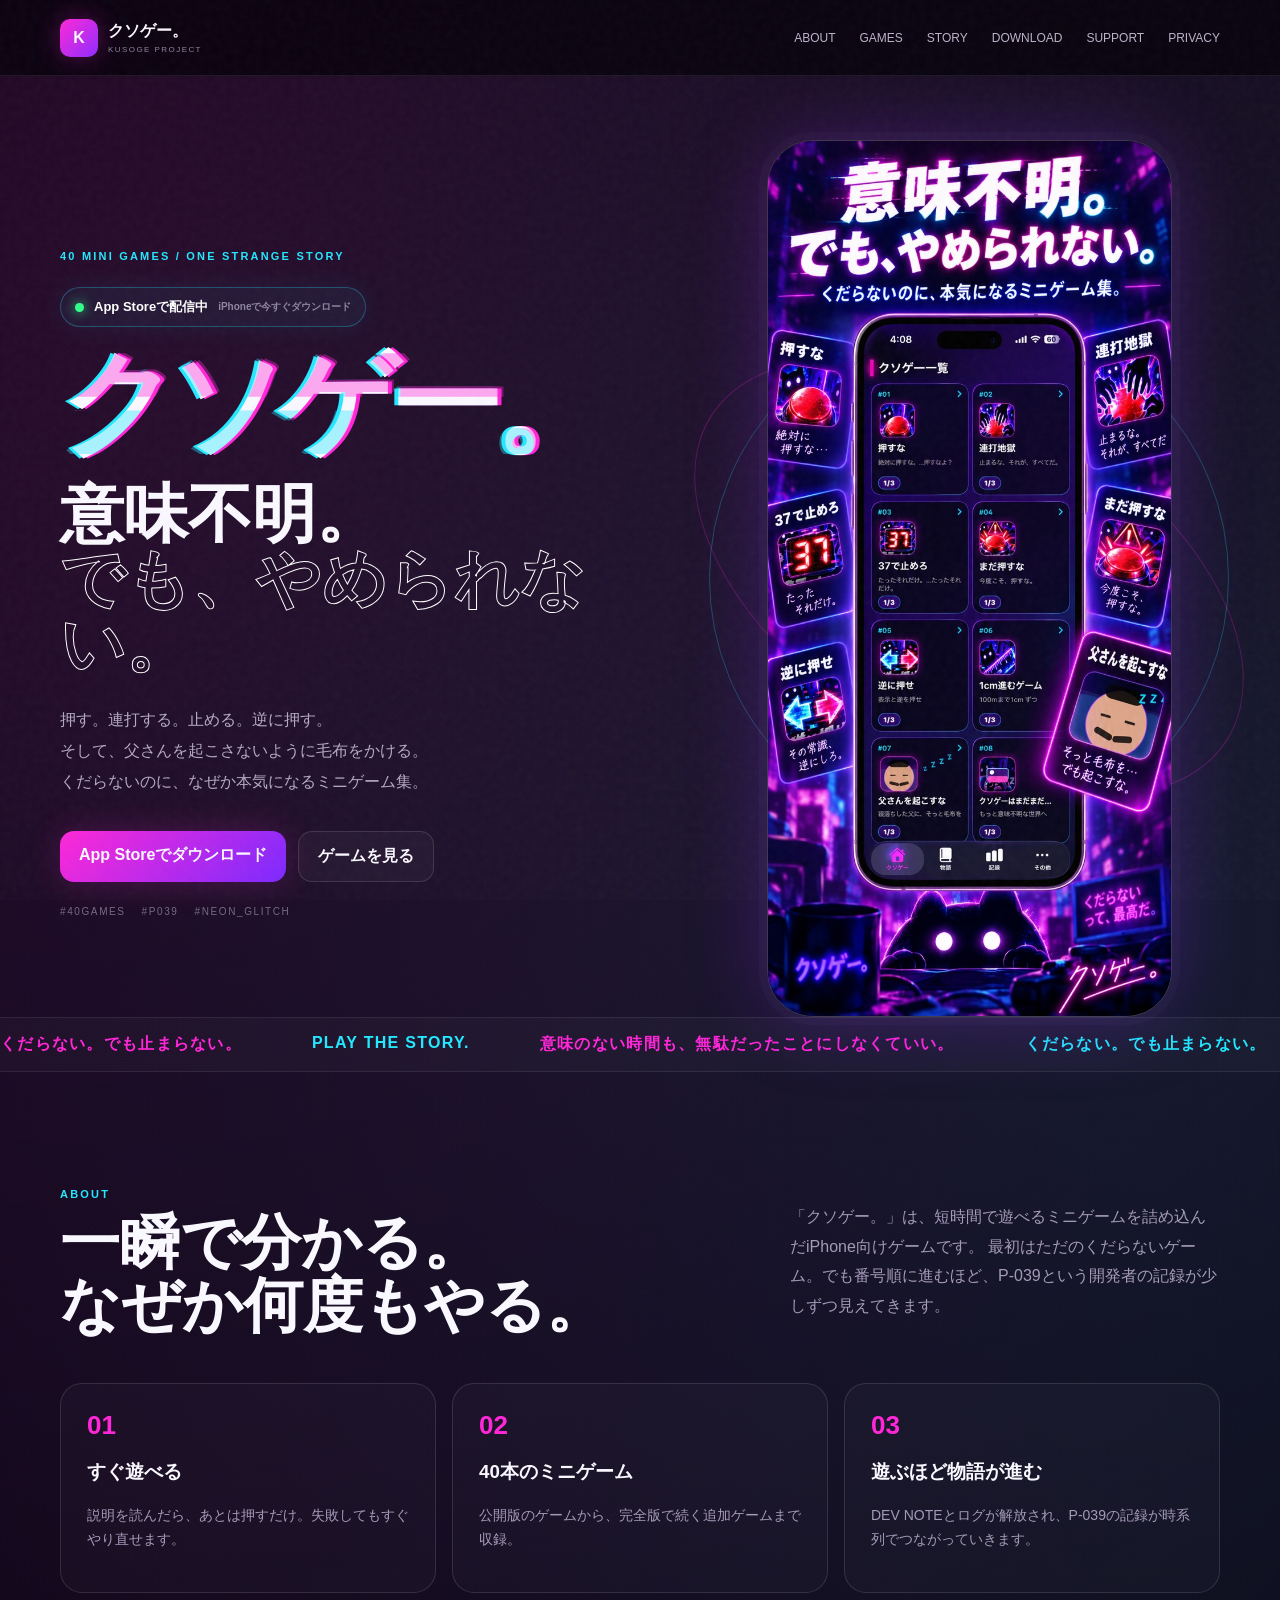
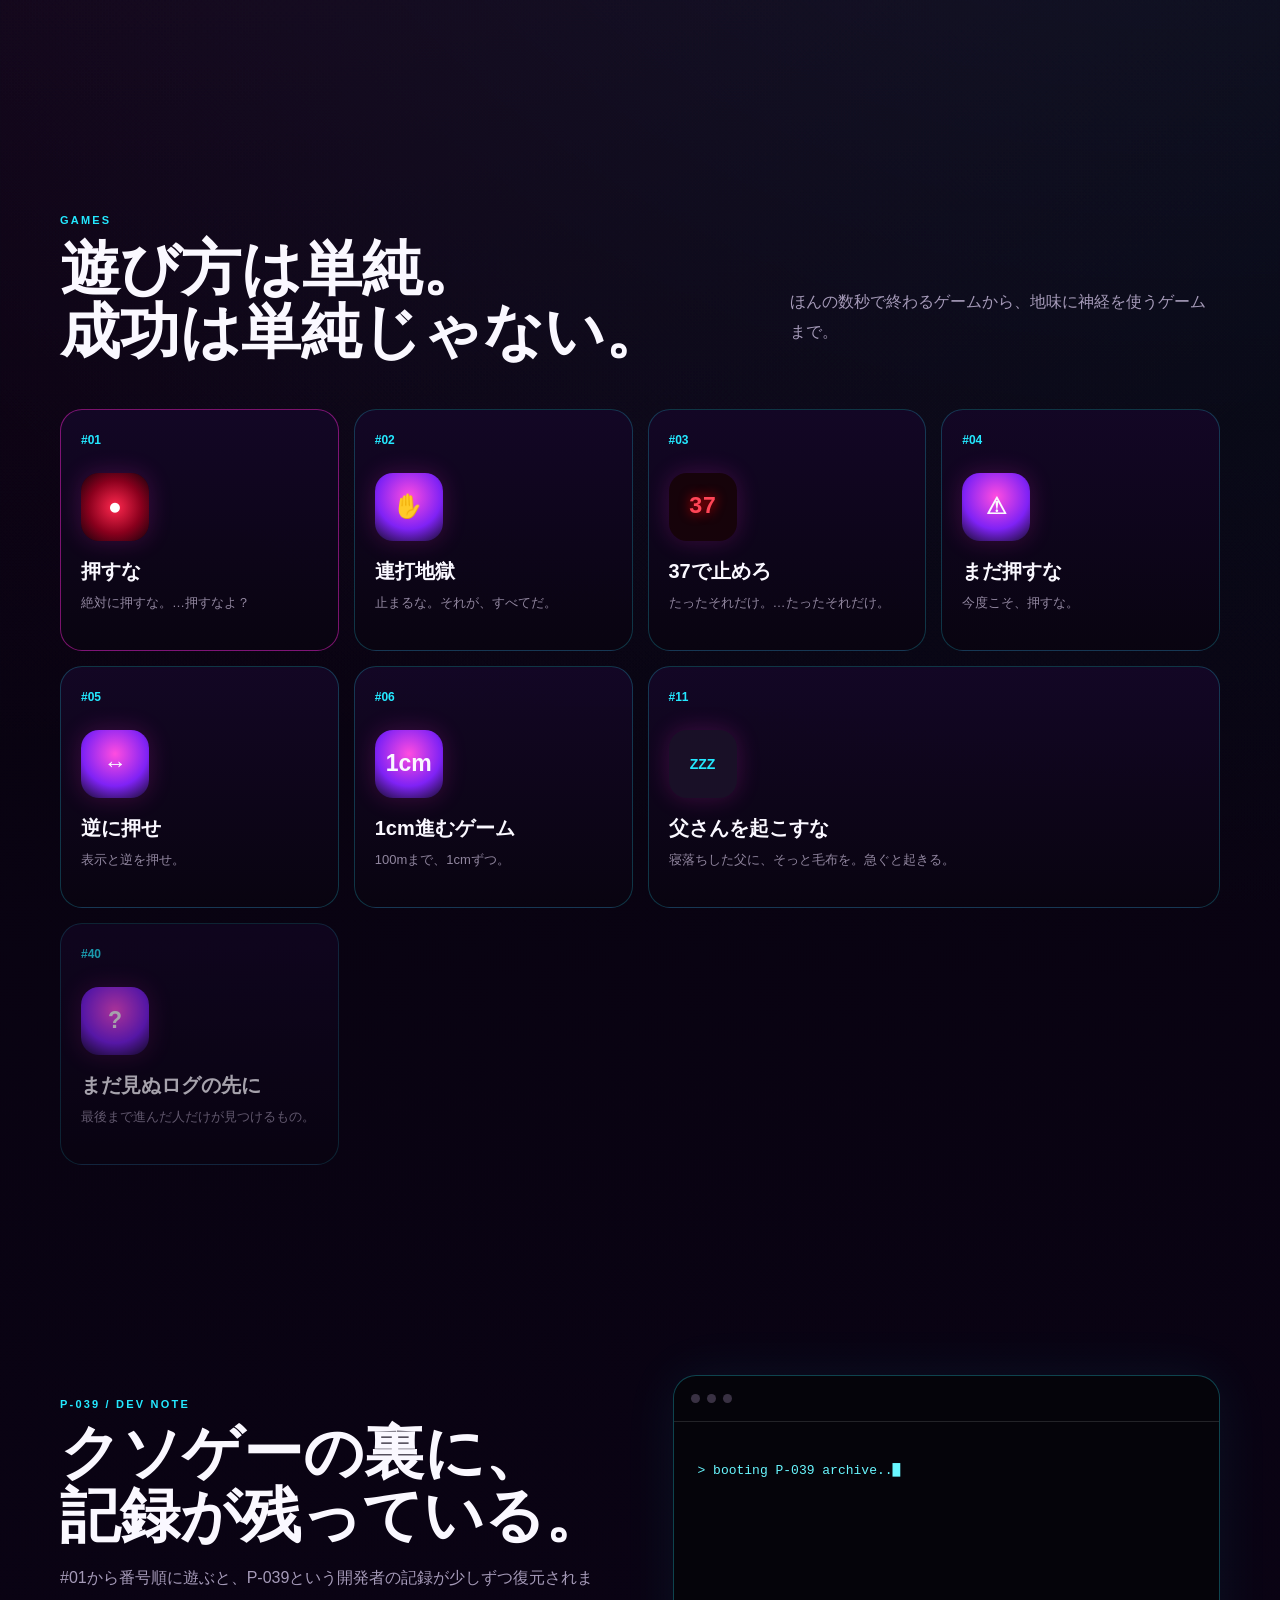
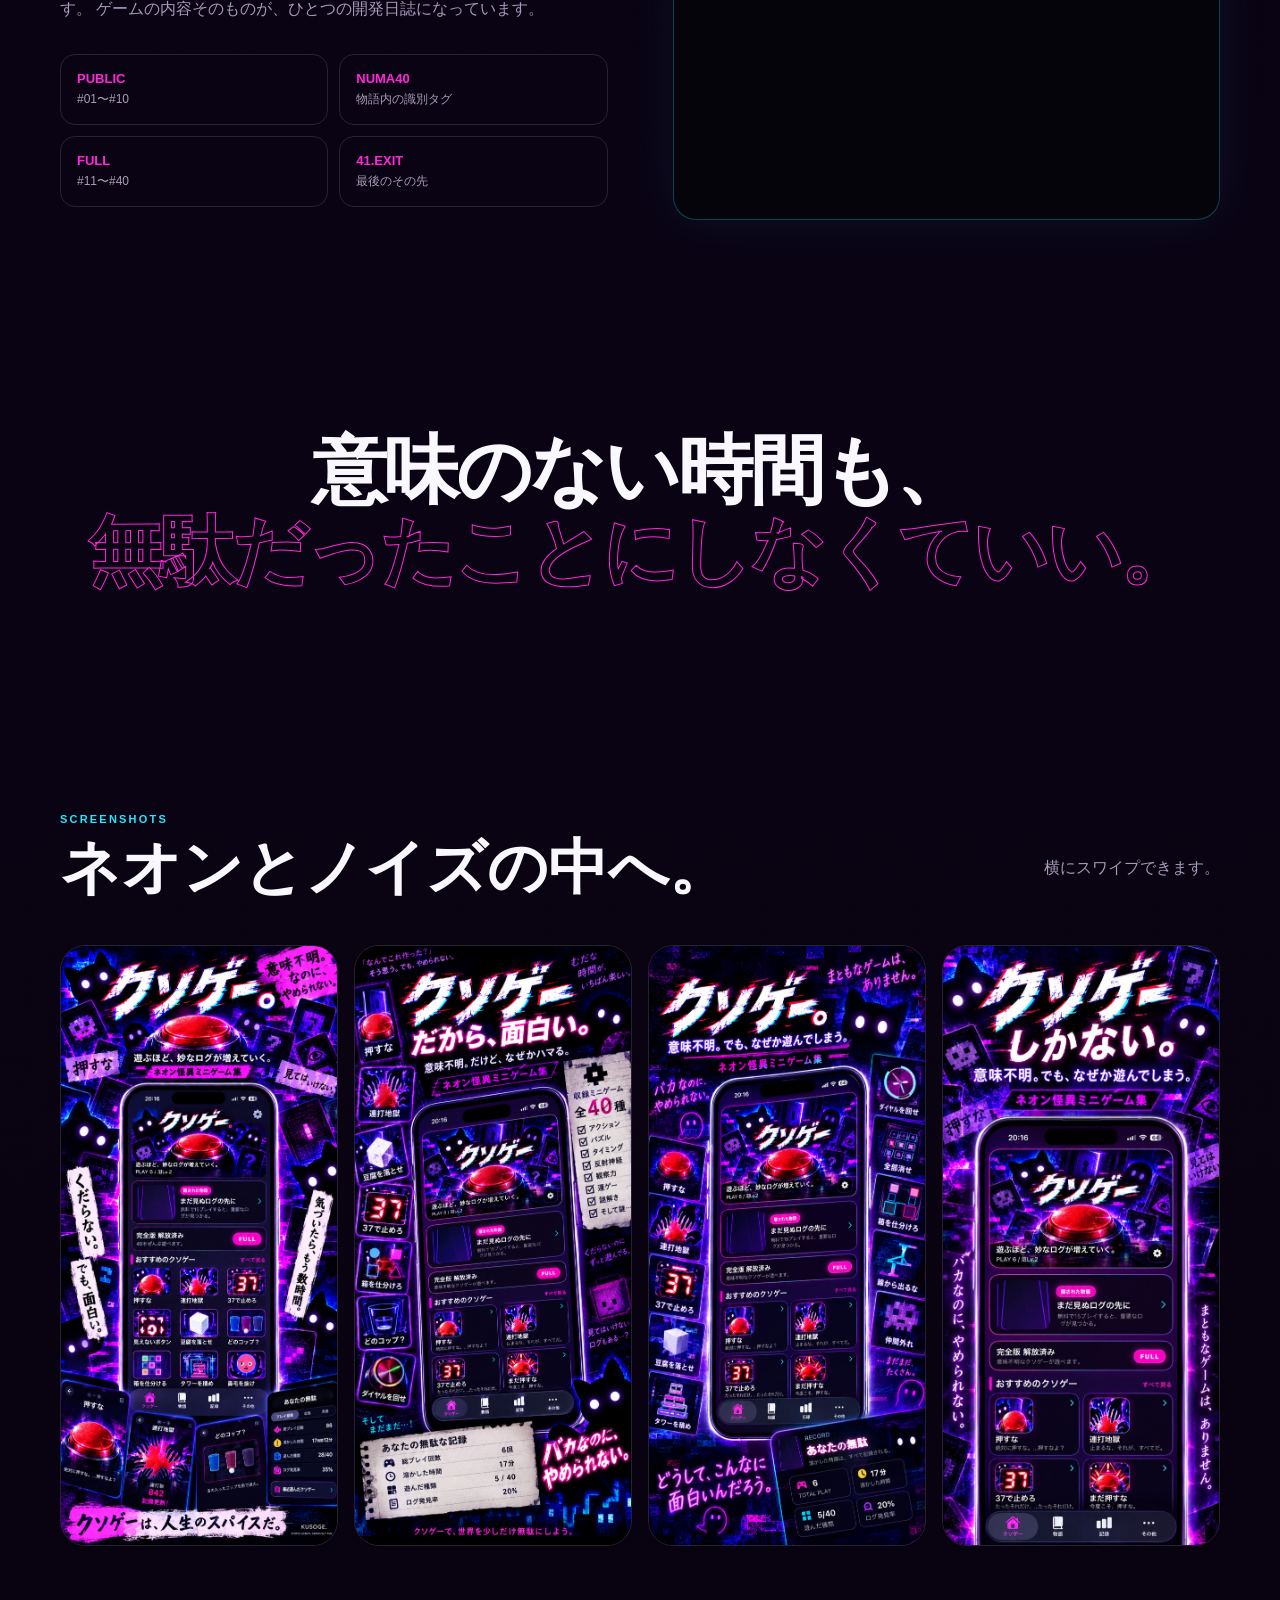
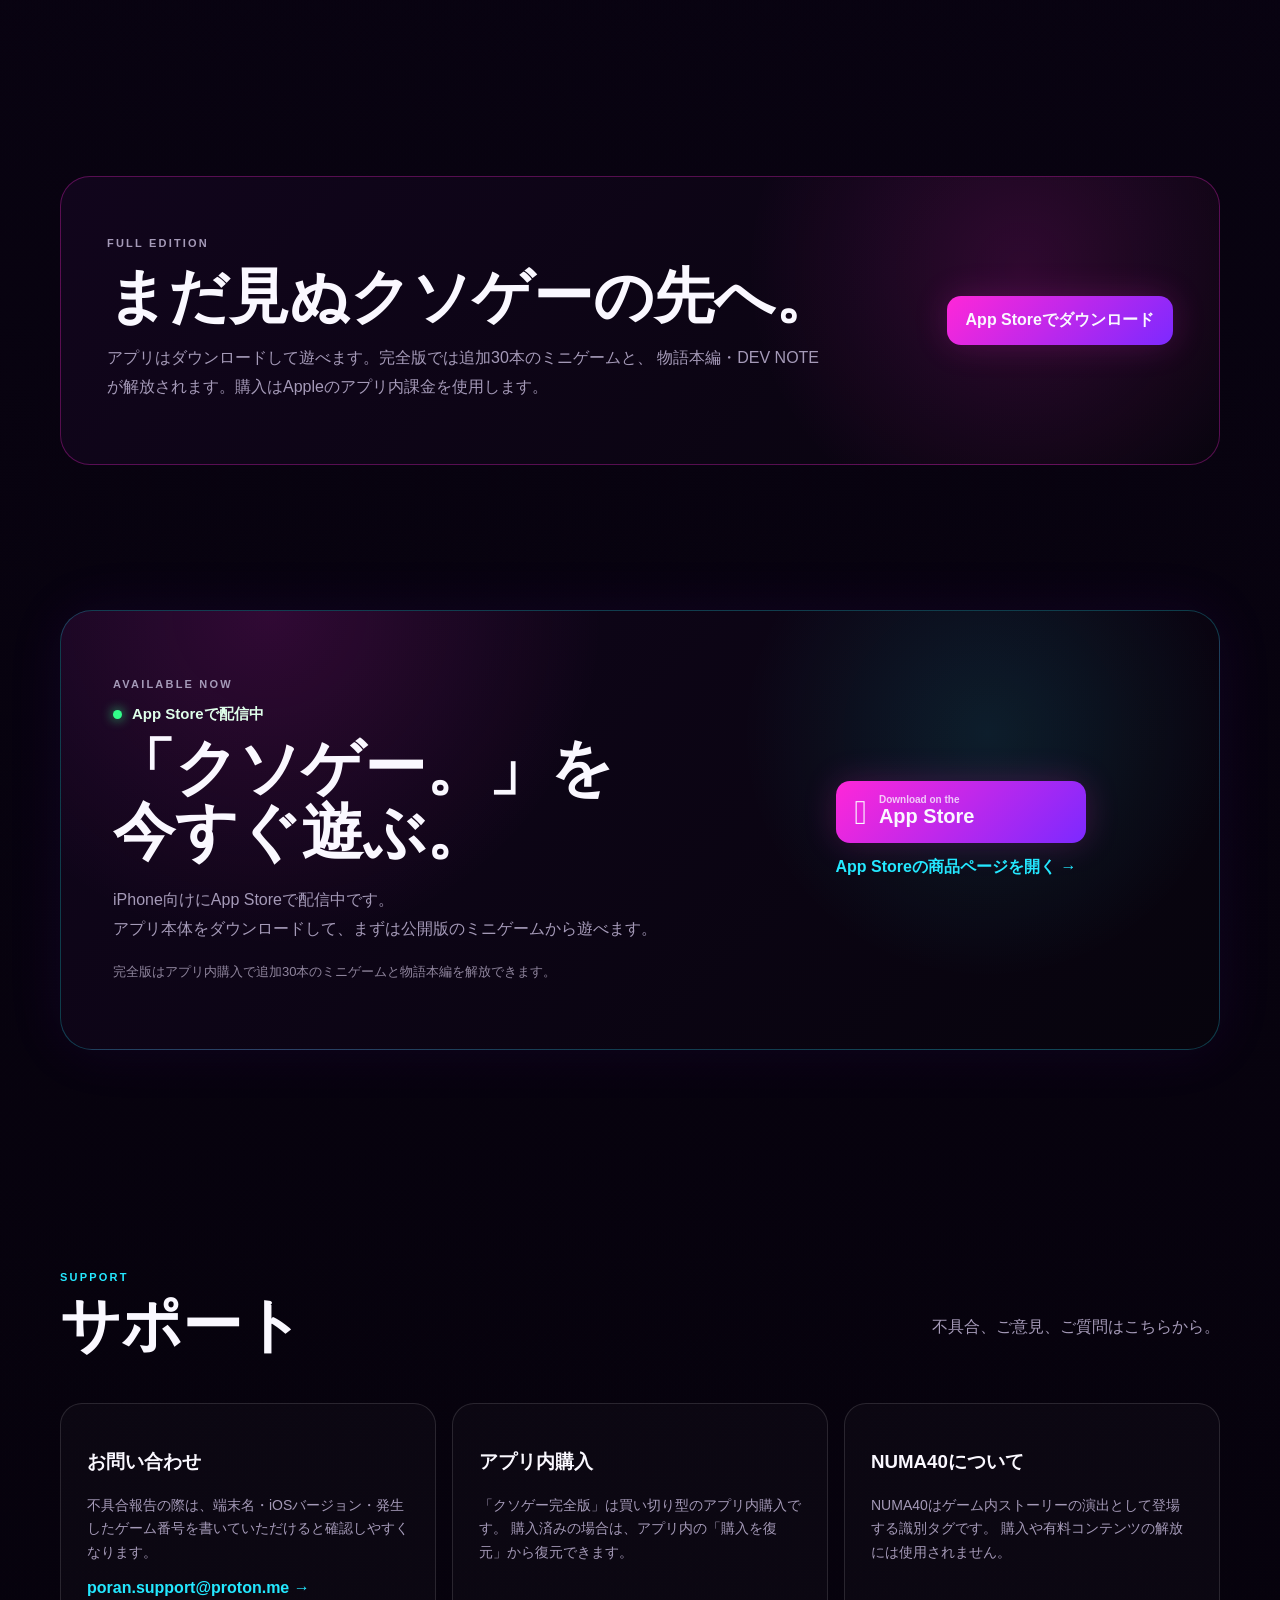
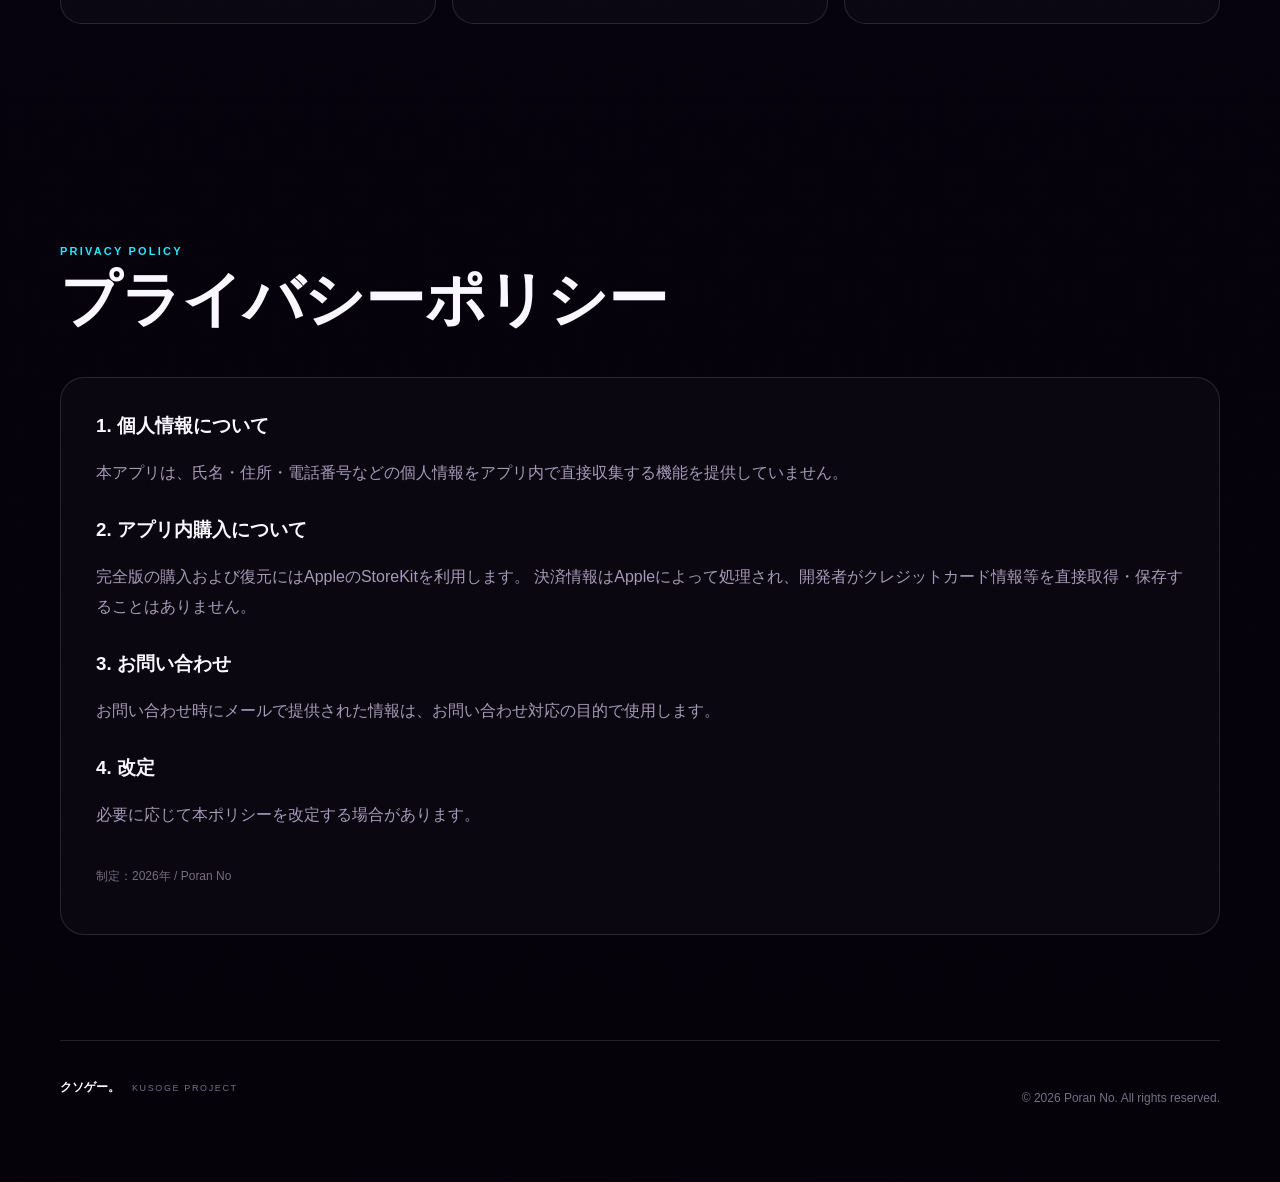
==== index.html @ 3fe885bb "Add files via upload" ====
<!doctype html>
<html lang="ja">
<head>
  <meta charset="utf-8">
  <meta name="viewport" content="width=device-width, initial-scale=1">
  <meta name="theme-color" content="#08020f">
  <meta name="description" content="クソゲー。公式サイト。意味不明。なのに、やめられない。40本のミニゲームとP-039の物語。">
  <meta property="og:title" content="クソゲー。">
  <meta property="og:description" content="くだらないのに、本気になる。40本のクソゲーと謎の物語。">
  <meta property="og:type" content="website">
  <meta property="og:image" content="hero.jpg">
  <title>クソゲー。 | KUSOGE PROJECT</title>
  <link rel="stylesheet" href="style.css">
</head>
<body>
  <div class="noise" aria-hidden="true"></div>
  <div class="scanlines" aria-hidden="true"></div>

  <header class="header">
    <a href="#top" class="brand">
      <span class="brand-icon">K</span>
      <span>
        <strong>クソゲー。</strong>
        <small>KUSOGE PROJECT</small>
      </span>
    </a>

    <button class="menu" aria-label="メニュー" aria-expanded="false">
      <span></span><span></span><span></span>
    </button>

    <nav>
      <a href="#about">ABOUT</a>
      <a href="#games">GAMES</a>
      <a href="#story">STORY</a>
      <a href="#download">DOWNLOAD</a>
      <a href="#support">SUPPORT</a>
      <a href="#privacy">PRIVACY</a>
    </nav>
  </header>

  <main id="top">
    <section class="hero wrap">
      <div class="hero-copy">
        <p class="eyebrow">40 MINI GAMES / ONE STRANGE STORY</p>
        <a class="live-badge" href="https://apps.apple.com/jp/app/%E3%82%AF%E3%82%BD%E3%82%B2%E3%83%BC/id6809368765" target="_blank" rel="noreferrer" aria-label="App Storeで配信中">
          <span class="live-dot"></span>
          <span>App Storeで配信中</span>
          <small>iPhoneで今すぐダウンロード</small>
        </a>
        <h1 class="glitch" data-text="クソゲー。">クソゲー。</h1>
        <h2>意味不明。<br><em>でも、やめられない。</em></h2>
        <p class="lead">
          押す。連打する。止める。逆に押す。<br>
          そして、父さんを起こさないように毛布をかける。<br>
          くだらないのに、なぜか本気になるミニゲーム集。
        </p>

        <div class="actions">
          <a class="button primary" href="https://apps.apple.com/jp/app/%E3%82%AF%E3%82%BD%E3%82%B2%E3%83%BC/id6809368765" target="_blank" rel="noreferrer">App Storeでダウンロード</a>
          <a class="button secondary" href="#games">ゲームを見る</a>
        </div>

        <div class="chips">
          <span>#40GAMES</span>
          <span>#P039</span>
          <span>#NEON_GLITCH</span>
        </div>
      </div>

      <div class="hero-art">
        <div class="halo halo1"></div>
        <div class="halo halo2"></div>
        <div class="phone">
          <img src="hero.jpg" alt="クソゲー。のゲーム画面">
        </div>
      </div>
    </section>

    <section class="marquee">
      <div>
        <span>くだらない。でも止まらない。</span>
        <span>PLAY THE STORY.</span>
        <span>意味のない時間も、無駄だったことにしなくていい。</span>
        <span>くだらない。でも止まらない。</span>
      </div>
    </section>

    <section id="about" class="wrap section">
      <div class="section-title">
        <div>
          <p class="eyebrow">ABOUT</p>
          <h2>一瞬で分かる。<br>なぜか何度もやる。</h2>
        </div>
        <p>
          「クソゲー。」は、短時間で遊べるミニゲームを詰め込んだiPhone向けゲームです。
          最初はただのくだらないゲーム。でも番号順に進むほど、P-039という開発者の記録が少しずつ見えてきます。
        </p>
      </div>

      <div class="feature-grid">
        <article>
          <b>01</b>
          <h3>すぐ遊べる</h3>
          <p>説明を読んだら、あとは押すだけ。失敗してもすぐやり直せます。</p>
        </article>
        <article>
          <b>02</b>
          <h3>40本のミニゲーム</h3>
          <p>公開版のゲームから、完全版で続く追加ゲームまで収録。</p>
        </article>
        <article>
          <b>03</b>
          <h3>遊ぶほど物語が進む</h3>
          <p>DEV NOTEとログが解放され、P-039の記録が時系列でつながっていきます。</p>
        </article>
      </div>
    </section>

    <section id="games" class="wrap section">
      <div class="section-title">
        <div>
          <p class="eyebrow">GAMES</p>
          <h2>遊び方は単純。<br>成功は単純じゃない。</h2>
        </div>
        <p>ほんの数秒で終わるゲームから、地味に神経を使うゲームまで。</p>
      </div>

      <div class="game-grid">
        <article class="game hot">
          <span>#01</span><div class="icon red">●</div><h3>押すな</h3><p>絶対に押すな。…押すなよ？</p>
        </article>
        <article class="game">
          <span>#02</span><div class="icon">✋</div><h3>連打地獄</h3><p>止まるな。それが、すべてだ。</p>
        </article>
        <article class="game">
          <span>#03</span><div class="icon digits">37</div><h3>37で止めろ</h3><p>たったそれだけ。…たったそれだけ。</p>
        </article>
        <article class="game">
          <span>#04</span><div class="icon">⚠</div><h3>まだ押すな</h3><p>今度こそ、押すな。</p>
        </article>
        <article class="game">
          <span>#05</span><div class="icon">↔</div><h3>逆に押せ</h3><p>表示と逆を押せ。</p>
        </article>
        <article class="game">
          <span>#06</span><div class="icon">1cm</div><h3>1cm進むゲーム</h3><p>100mまで、1cmずつ。</p>
        </article>
        <article class="game wide">
          <span>#11</span><div class="icon dad">ZZZ</div><h3>父さんを起こすな</h3><p>寝落ちした父に、そっと毛布を。急ぐと起きる。</p>
        </article>
        <article class="game locked">
          <span>#40</span><div class="icon">?</div><h3>まだ見ぬログの先に</h3><p>最後まで進んだ人だけが見つけるもの。</p>
        </article>
      </div>
    </section>

    <section id="story" class="wrap section story">
      <div>
        <p class="eyebrow">P-039 / DEV NOTE</p>
        <h2>クソゲーの裏に、<br>記録が残っている。</h2>
        <p class="story-text">
          #01から番号順に遊ぶと、P-039という開発者の記録が少しずつ復元されます。
          ゲームの内容そのものが、ひとつの開発日誌になっています。
        </p>

        <div class="steps">
          <div><strong>PUBLIC</strong><span>#01〜#10</span></div>
          <div><strong>NUMA40</strong><span>物語内の識別タグ</span></div>
          <div><strong>FULL</strong><span>#11〜#40</span></div>
          <div><strong>41.EXIT</strong><span>最後のその先</span></div>
        </div>
      </div>

      <div class="terminal">
        <div class="terminal-top"><i></i><i></i><i></i></div>
        <pre id="terminalText"></pre>
      </div>
    </section>

    <section class="quote wrap section">
      <blockquote>
        意味のない時間も、<br>
        <em>無駄だったことにしなくていい。</em>
      </blockquote>
    </section>

    <section class="wrap section">
      <div class="section-title">
        <div>
          <p class="eyebrow">SCREENSHOTS</p>
          <h2>ネオンとノイズの中へ。</h2>
        </div>
        <p>横にスワイプできます。</p>
      </div>

      <div class="shots">
        <img src="shot1.png" alt="クソゲー。スクリーンショット1">
        <img src="shot2.png" alt="クソゲー。スクリーンショット2">
        <img src="shot3.png" alt="クソゲー。スクリーンショット3">
        <img src="shot4.png" alt="クソゲー。スクリーンショット4">
      </div>
    </section>

    <section class="wrap section purchase">
      <div class="purchase-card">
        <div>
          <p class="eyebrow">FULL EDITION</p>
          <h2>まだ見ぬクソゲーの先へ。</h2>
          <p>
            アプリはダウンロードして遊べます。完全版では追加30本のミニゲームと、
            物語本編・DEV NOTEが解放されます。購入はAppleのアプリ内課金を使用します。
          </p>
        </div>
        <a class="button primary" href="https://apps.apple.com/jp/app/%E3%82%AF%E3%82%BD%E3%82%B2%E3%83%BC/id6809368765" target="_blank" rel="noreferrer">App Storeでダウンロード</a>
      </div>
    </section>

    
    <section id="download" class="wrap section download-section">
      <div class="download-card">
        <div class="download-copy">
          <p class="eyebrow">AVAILABLE NOW</p>
          <div class="status-line">
            <span class="live-dot"></span>
            <strong>App Storeで配信中</strong>
          </div>
          <h2>「クソゲー。」を<br>今すぐ遊ぶ。</h2>
          <p>
            iPhone向けにApp Storeで配信中です。<br>
            アプリ本体をダウンロードして、まずは公開版のミニゲームから遊べます。
          </p>
          <p class="download-note">
            完全版はアプリ内購入で追加30本のミニゲームと物語本編を解放できます。
          </p>
        </div>
        <div class="download-actions">
          <a class="button primary store-button" href="https://apps.apple.com/jp/app/%E3%82%AF%E3%82%BD%E3%82%B2%E3%83%BC/id6809368765" target="_blank" rel="noreferrer">
            <span class="apple-mark"></span>
            <span>
              <small>Download on the</small>
              <strong>App Store</strong>
            </span>
          </a>
          <a class="text-link" href="https://apps.apple.com/jp/app/%E3%82%AF%E3%82%BD%E3%82%B2%E3%83%BC/id6809368765" target="_blank" rel="noreferrer">
            App Storeの商品ページを開く →
          </a>
        </div>
      </div>
    </section>

<section id="support" class="wrap section">
      <div class="section-title">
        <div>
          <p class="eyebrow">SUPPORT</p>
          <h2>サポート</h2>
        </div>
        <p>不具合、ご意見、ご質問はこちらから。</p>
      </div>

      <div class="support-grid">
        <article>
          <h3>お問い合わせ</h3>
          <p>
            不具合報告の際は、端末名・iOSバージョン・発生したゲーム番号を書いていただけると確認しやすくなります。
          </p>
          <a class="text-link" href="mailto:poran.support@proton.me">poran.support@proton.me →</a>
        </article>

        <article>
          <h3>アプリ内購入</h3>
          <p>
            「クソゲー完全版」は買い切り型のアプリ内購入です。
            購入済みの場合は、アプリ内の「購入を復元」から復元できます。
          </p>
        </article>

        <article>
          <h3>NUMA40について</h3>
          <p>
            NUMA40はゲーム内ストーリーの演出として登場する識別タグです。
            購入や有料コンテンツの解放には使用されません。
          </p>
        </article>
      </div>
    </section>

    <section id="privacy" class="wrap section privacy">
      <div class="section-title">
        <div>
          <p class="eyebrow">PRIVACY POLICY</p>
          <h2>プライバシーポリシー</h2>
        </div>
      </div>

      <div class="privacy-card">
        <h3>1. 個人情報について</h3>
        <p>本アプリは、氏名・住所・電話番号などの個人情報をアプリ内で直接収集する機能を提供していません。</p>

        <h3>2. アプリ内購入について</h3>
        <p>
          完全版の購入および復元にはAppleのStoreKitを利用します。
          決済情報はAppleによって処理され、開発者がクレジットカード情報等を直接取得・保存することはありません。
        </p>

        <h3>3. お問い合わせ</h3>
        <p>
          お問い合わせ時にメールで提供された情報は、お問い合わせ対応の目的で使用します。
        </p>

        <h3>4. 改定</h3>
        <p>必要に応じて本ポリシーを改定する場合があります。</p>

        <p class="policy-date">制定：2026年 / Poran No</p>
      </div>
    </section>
  </main>

  <footer class="wrap">
    <div><strong>クソゲー。</strong><span>KUSOGE PROJECT</span></div>
    <p>© 2026 Poran No. All rights reserved.</p>
  </footer>

  <script src="script.js"></script>
</body>
</html>
---- style.css ----
:root{
  --bg:#07020e;--panel:#0d0718;--panel2:#130620;--white:#faf8ff;
  --muted:#a59ab8;--pink:#ff27d8;--purple:#8f2cff;--cyan:#24e8ff;--line:rgba(255,255,255,.12);
  --max:1160px;
}
*{box-sizing:border-box}
html{scroll-behavior:smooth}
body{margin:0;color:var(--white);font-family:-apple-system,BlinkMacSystemFont,"Segoe UI","Hiragino Sans","Yu Gothic",sans-serif;background:
radial-gradient(circle at 10% 4%,rgba(255,39,216,.13),transparent 28%),
radial-gradient(circle at 91% 12%,rgba(36,232,255,.1),transparent 24%),
linear-gradient(#06020b,#0a0314 45%,#05020a);overflow-x:hidden}
a{color:inherit;text-decoration:none} img{display:block;max-width:100%}
.wrap{width:min(var(--max),calc(100% - 38px));margin:auto}
.section{padding:105px 0}.eyebrow{color:var(--cyan);font-size:11px;font-weight:900;letter-spacing:.2em}
.noise{position:fixed;inset:0;z-index:999;pointer-events:none;opacity:.035;background-image:url("data:image/svg+xml,%3Csvg xmlns='http://www.w3.org/2000/svg' viewBox='0 0 140 140'%3E%3Cfilter id='n'%3E%3CfeTurbulence type='fractalNoise' baseFrequency='.9' numOctaves='3' stitchTiles='stitch'/%3E%3C/filter%3E%3Crect width='100%25' height='100%25' filter='url(%23n)'/%3E%3C/svg%3E")}
.scanlines{position:fixed;inset:0;z-index:998;pointer-events:none;opacity:.07;background:repeating-linear-gradient(to bottom,transparent 0 3px,rgba(255,255,255,.08) 4px)}
.header{position:fixed;top:0;left:0;right:0;z-index:100;height:76px;padding:0 max(20px,calc((100vw - var(--max))/2));display:flex;align-items:center;justify-content:space-between;background:rgba(6,2,11,.75);border-bottom:1px solid rgba(255,255,255,.08);backdrop-filter:blur(18px)}
.brand{display:flex;gap:10px;align-items:center}.brand-icon{width:38px;height:38px;border-radius:10px;display:grid;place-items:center;font-weight:900;background:linear-gradient(135deg,var(--pink),var(--purple));box-shadow:0 0 25px rgba(255,39,216,.3)}
.brand strong{display:block}.brand small{display:block;font-size:8px;letter-spacing:.18em;color:#8f849d;margin-top:3px}
nav{display:flex;gap:24px;align-items:center}nav a{font-size:12px;color:#bdb3ca}nav a:hover{color:white}
.menu{display:none;background:none;border:0;width:42px}.menu span{display:block;height:2px;background:white;margin:6px}
.hero{min-height:100vh;padding-top:140px;display:grid;grid-template-columns:1.08fr .92fr;align-items:center;gap:70px}
.hero h1{font-size:clamp(70px,9vw,132px);line-height:.84;letter-spacing:-.075em;margin:18px 0 30px}
.glitch{position:relative;text-shadow:4px 0 var(--pink),-4px 0 var(--cyan)}.glitch:before,.glitch:after{content:attr(data-text);position:absolute;left:0;top:0;opacity:.38}.glitch:before{transform:translate(2px,-2px);color:var(--pink);clip-path:inset(0 0 55% 0)}.glitch:after{transform:translate(-2px,2px);color:var(--cyan);clip-path:inset(55% 0 0 0)}
.hero h2{font-size:clamp(34px,5vw,68px);line-height:1.02;margin:0 0 26px}.hero h2 em{font-style:normal;color:transparent;-webkit-text-stroke:1px white}
.lead{color:#b4a9c5;line-height:1.95}.actions{display:flex;gap:12px;flex-wrap:wrap;margin:34px 0 24px}.button{padding:14px 19px;border-radius:14px;font-weight:800;display:inline-flex;justify-content:center}.primary{background:linear-gradient(135deg,var(--pink),#7c29ff);box-shadow:0 0 34px rgba(255,39,216,.2)}.secondary{border:1px solid var(--line);background:rgba(255,255,255,.035)}
.chips{display:flex;gap:16px;flex-wrap:wrap;font-size:10px;letter-spacing:.16em;color:#756b83}
.hero-art{position:relative;display:grid;place-items:center}.phone{width:min(405px,82vw);aspect-ratio:1242/2688;border-radius:46px;overflow:hidden;position:relative;z-index:2;border:1px solid rgba(255,255,255,.16);box-shadow:0 0 0 8px rgba(255,255,255,.02),0 0 80px rgba(143,44,255,.28)}.phone img{width:100%;height:100%;object-fit:cover}
.halo{position:absolute;border:1px solid rgba(36,232,255,.25);border-radius:50%}.halo1{width:520px;height:520px;animation:rot 16s linear infinite}.halo2{width:610px;height:350px;transform:rotate(32deg);border-color:rgba(255,39,216,.24);animation:rot2 19s linear infinite}@keyframes rot{to{transform:rotate(360deg)}}@keyframes rot2{to{transform:rotate(392deg)}}
.marquee{overflow:hidden;border-block:1px solid rgba(255,255,255,.08);background:rgba(255,255,255,.025)}.marquee div{display:flex;gap:70px;white-space:nowrap;padding:16px 0;font-weight:900;letter-spacing:.08em;animation:scroll 28s linear infinite}.marquee span:nth-child(odd){color:var(--pink)}.marquee span:nth-child(even){color:var(--cyan)}@keyframes scroll{to{transform:translateX(-50%)}}
.section-title{display:flex;align-items:end;justify-content:space-between;gap:45px;margin-bottom:46px}.section-title h2,.story h2,.purchase h2{font-size:clamp(34px,5vw,60px);line-height:1.05;margin:10px 0 0}.section-title>p{max-width:430px;color:var(--muted);line-height:1.85}
.feature-grid{display:grid;grid-template-columns:repeat(3,1fr);gap:16px}.feature-grid article,.support-grid article{padding:26px;border:1px solid var(--line);border-radius:22px;background:rgba(255,255,255,.025)}.feature-grid b{color:var(--pink);font-size:26px}.feature-grid p,.support-grid p{color:var(--muted);line-height:1.7;font-size:14px}
.game-grid{display:grid;grid-template-columns:repeat(4,1fr);gap:15px}.game{min-height:242px;padding:20px;border:1px solid rgba(36,232,255,.22);border-radius:22px;background:linear-gradient(180deg,rgba(20,7,38,.95),rgba(9,4,17,.96));position:relative;overflow:hidden}.game.hot{border-color:rgba(255,39,216,.46)}.game.wide{grid-column:span 2}.game.locked{opacity:.65}.game>span{color:var(--cyan);font-size:12px;font-weight:900}.icon{width:68px;height:68px;border-radius:18px;margin:25px 0 17px;display:grid;place-items:center;background:radial-gradient(circle at 50% 35%,#ff4ce0,#7f22f5 58%,#130d24 100%);font-weight:900;font-size:23px;box-shadow:0 0 25px rgba(255,39,216,.2)}.red{color:#fff;background:radial-gradient(circle,#ff284e,#8a001d 55%,#12020b)}.digits{font-family:monospace;color:#ff4557;background:#16030a;text-shadow:0 0 12px red}.dad{font-size:14px;background:#191027;color:var(--cyan)}.game h3{font-size:20px;margin:0 0 8px}.game p{margin:0;color:#91869f;line-height:1.6;font-size:13px}
.story{display:grid;grid-template-columns:1fr 1fr;gap:65px;align-items:center}.story-text{color:var(--muted);line-height:1.9}.steps{display:grid;grid-template-columns:1fr 1fr;gap:11px;margin-top:30px}.steps div{padding:16px;border:1px solid var(--line);border-radius:15px}.steps strong{display:block;color:var(--pink);font-size:13px}.steps span{display:block;color:#a89db7;font-size:12px;margin-top:5px}
.terminal{min-height:445px;background:#05040a;border:1px solid rgba(36,232,255,.28);border-radius:23px;overflow:hidden;box-shadow:0 0 55px rgba(36,232,255,.07)}.terminal-top{height:46px;border-bottom:1px solid var(--line);display:flex;align-items:center;gap:7px;padding:0 17px}.terminal-top i{width:9px;height:9px;border-radius:50%;background:#393143}.terminal pre{white-space:pre-wrap;color:#69f7ff;line-height:1.8;font-size:13px;padding:24px}
.quote blockquote{text-align:center;margin:0;font-size:clamp(32px,6vw,75px);line-height:1.08;font-weight:900;letter-spacing:-.04em}.quote em{font-style:normal;color:transparent;-webkit-text-stroke:1px var(--pink)}
.shots{display:grid;grid-auto-flow:column;grid-auto-columns:minmax(255px,320px);gap:16px;overflow-x:auto;scroll-snap-type:x mandatory;padding-bottom:20px}.shots img{scroll-snap-align:start;width:100%;aspect-ratio:1242/2688;object-fit:cover;border:1px solid var(--line);border-radius:25px}
.purchase-card{padding:46px;border:1px solid rgba(255,39,216,.3);border-radius:30px;display:flex;align-items:center;justify-content:space-between;gap:30px;background:radial-gradient(circle at 83% 32%,rgba(255,39,216,.15),transparent 28%),linear-gradient(135deg,#11051c,#08040e)}.purchase-card p{color:var(--muted);line-height:1.8;max-width:720px}
.support-grid{display:grid;grid-template-columns:repeat(3,1fr);gap:16px}.text-link{color:var(--cyan);font-weight:800}
.privacy-card{padding:35px;border:1px solid var(--line);border-radius:24px;background:rgba(255,255,255,.025)}.privacy-card h3{margin-top:30px}.privacy-card h3:first-child{margin-top:0}.privacy-card p{color:var(--muted);line-height:1.85}.policy-date{margin-top:35px!important;color:#756c82!important;font-size:12px}
footer{padding:38px 0 65px;border-top:1px solid var(--line);display:flex;justify-content:space-between;color:#786f84;font-size:12px}footer strong{color:white;margin-right:12px}footer span{font-size:9px;letter-spacing:.18em}
@media(max-width:900px){nav{display:none;position:absolute;top:76px;left:14px;right:14px;flex-direction:column;align-items:stretch;padding:18px;background:#0b0613;border:1px solid var(--line);border-radius:18px}nav.open{display:flex}.menu{display:block}.hero{grid-template-columns:1fr;text-align:center}.actions,.chips{justify-content:center}.section-title{display:block}.section-title>p{margin-top:18px}.feature-grid{grid-template-columns:1fr}.game-grid{grid-template-columns:repeat(2,1fr)}.story{grid-template-columns:1fr}.support-grid{grid-template-columns:1fr}.purchase-card{display:block}.purchase-card .button{margin-top:18px}}
@media(max-width:560px){.wrap{width:min(var(--max),calc(100% - 28px))}.section{padding:76px 0}.header{height:68px;padding:0 15px}nav{top:68px}.hero{padding-top:108px}.hero h1{font-size:68px}.hero h2{font-size:38px}.lead br{display:none}.game-grid{grid-template-columns:1fr}.game.wide{grid-column:auto}.steps{grid-template-columns:1fr}.purchase-card{padding:27px}footer{display:block}}


.live-badge{
  display:inline-flex;
  align-items:center;
  gap:10px;
  margin-top:14px;
  margin-bottom:10px;
  padding:10px 14px;
  border:1px solid rgba(36,232,255,.28);
  border-radius:999px;
  background:rgba(36,232,255,.055);
  box-shadow:0 0 28px rgba(36,232,255,.08);
  color:white;
  font-weight:800;
  font-size:13px;
}
.live-badge small{
  color:#8f859e;
  font-size:10px;
  font-weight:700;
}
.live-dot{
  width:9px;
  height:9px;
  border-radius:50%;
  background:#32ff8a;
  box-shadow:0 0 12px rgba(50,255,138,.95);
  flex:0 0 auto;
  animation:pulseLive 1.6s ease-in-out infinite;
}
@keyframes pulseLive{
  0%,100%{transform:scale(1);opacity:1}
  50%{transform:scale(.72);opacity:.55}
}

.download-section{padding-top:40px}
.download-card{
  padding:52px;
  border:1px solid rgba(36,232,255,.25);
  border-radius:32px;
  display:grid;
  grid-template-columns:1.35fr .65fr;
  gap:34px;
  align-items:center;
  background:
    radial-gradient(circle at 80% 28%,rgba(36,232,255,.11),transparent 25%),
    radial-gradient(circle at 18% 0%,rgba(255,39,216,.14),transparent 32%),
    linear-gradient(135deg,#10051b,#07040d);
  box-shadow:0 0 60px rgba(143,44,255,.08);
}
.download-card h2{
  font-size:clamp(36px,5vw,62px);
  line-height:1.04;
  margin:12px 0 20px;
}
.download-card p{
  color:var(--muted);
  line-height:1.85;
}
.status-line{
  display:flex;
  align-items:center;
  gap:10px;
  margin-top:10px;
}
.status-line strong{
  color:#dfffea;
  font-size:15px;
}
.download-note{
  font-size:13px;
  color:#8f859d!important;
}
.download-actions{
  display:flex;
  flex-direction:column;
  align-items:flex-start;
  gap:14px;
}
.store-button{
  min-width:250px;
  gap:12px;
  justify-content:flex-start;
}
.store-button .apple-mark{
  font-size:34px;
  line-height:1;
}
.store-button span:last-child{
  display:flex;
  flex-direction:column;
  align-items:flex-start;
  line-height:1.05;
}
.store-button small{
  font-size:10px;
  font-weight:700;
  opacity:.78;
}
.store-button strong{
  font-size:20px;
}
@media(max-width:900px){
  .download-card{grid-template-columns:1fr}
  .download-actions{align-items:stretch}
  .store-button{width:100%}
}
@media(max-width:560px){
  .live-badge{
    flex-wrap:wrap;
    justify-content:center;
    border-radius:18px;
  }
  .download-card{padding:28px}
}
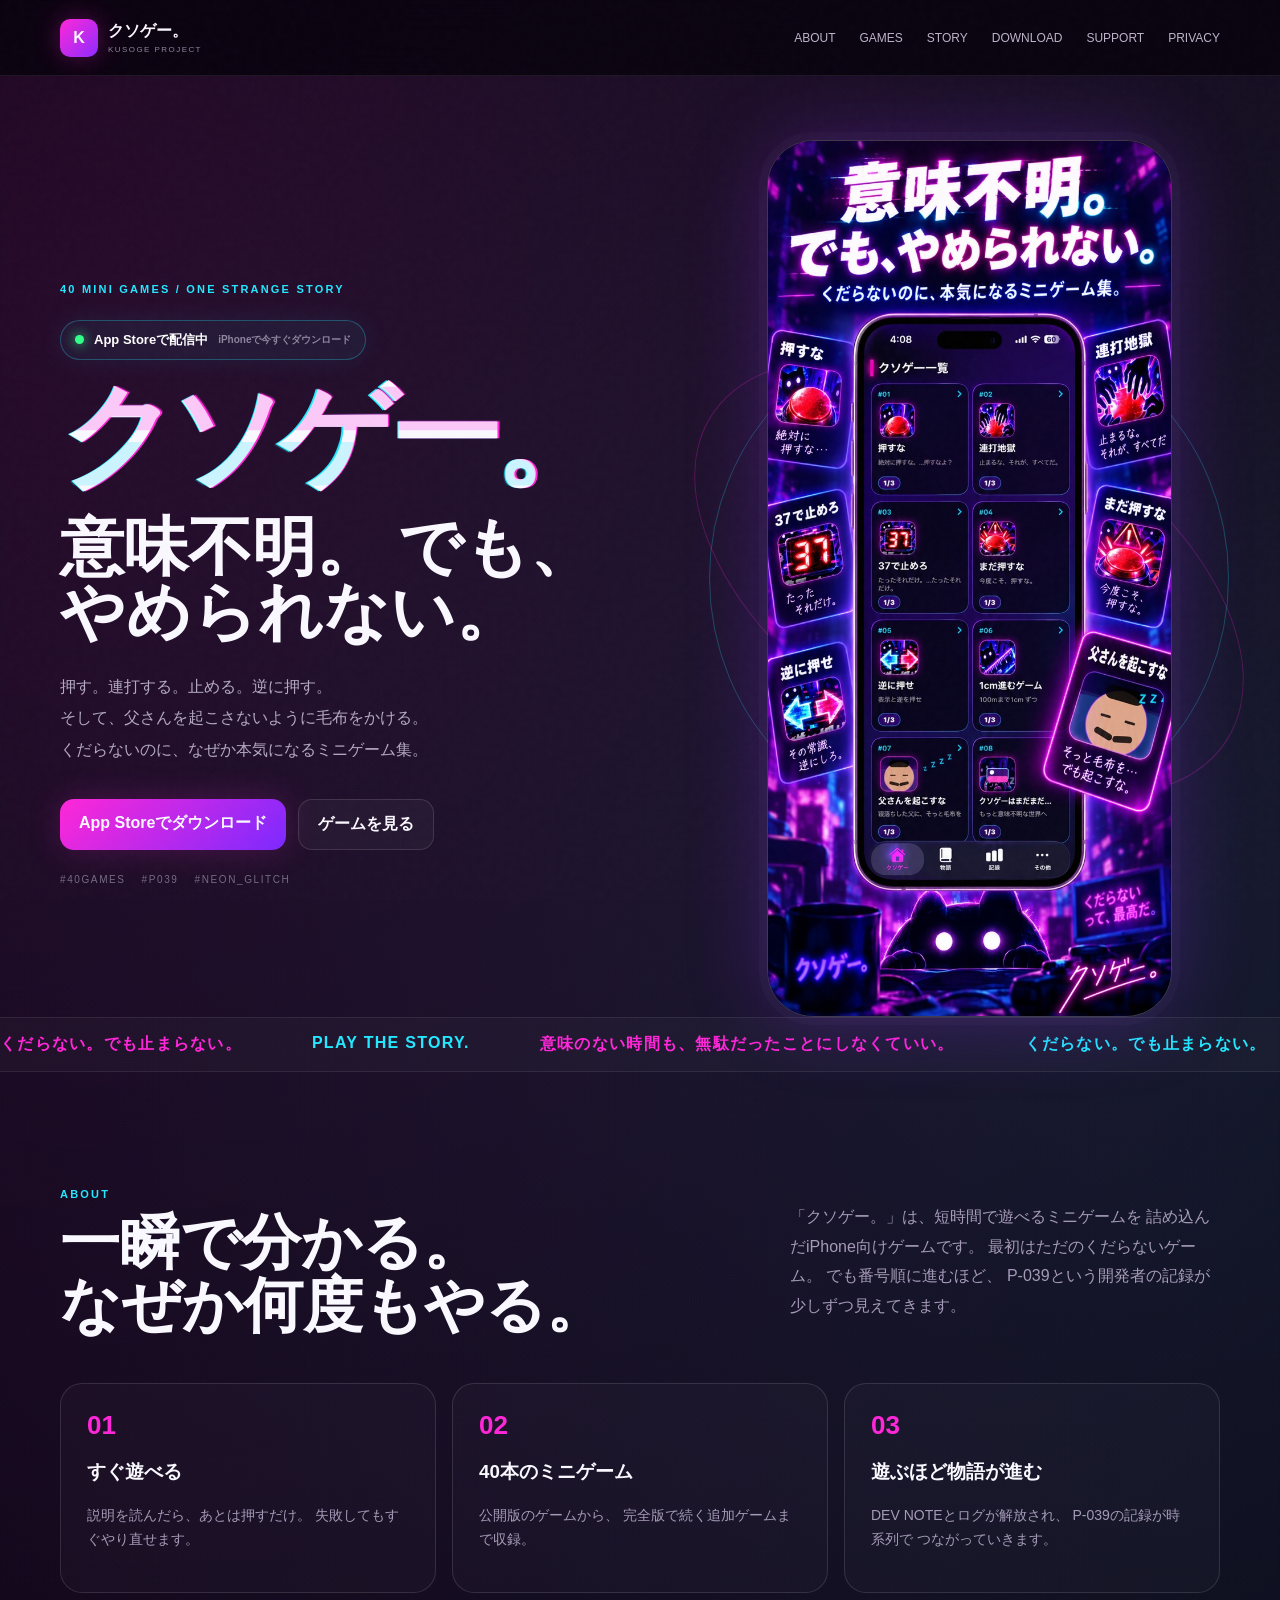
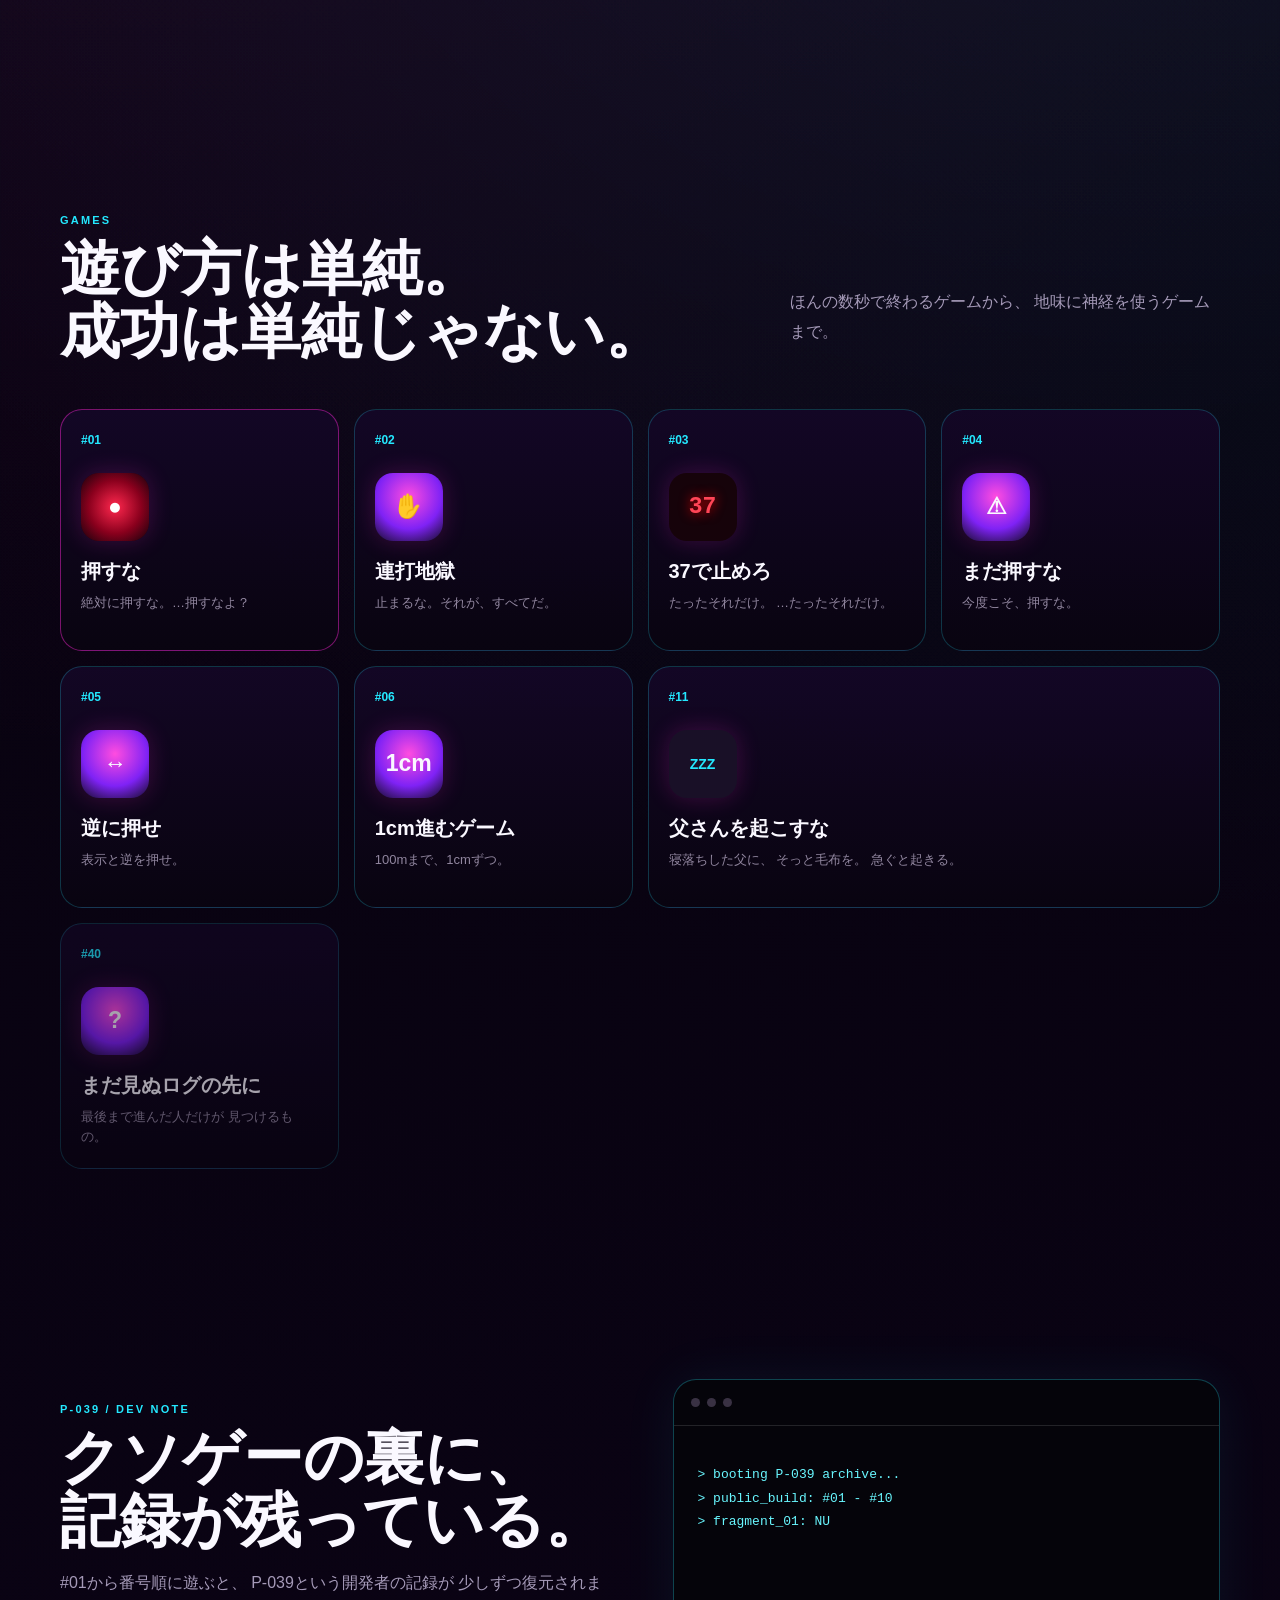
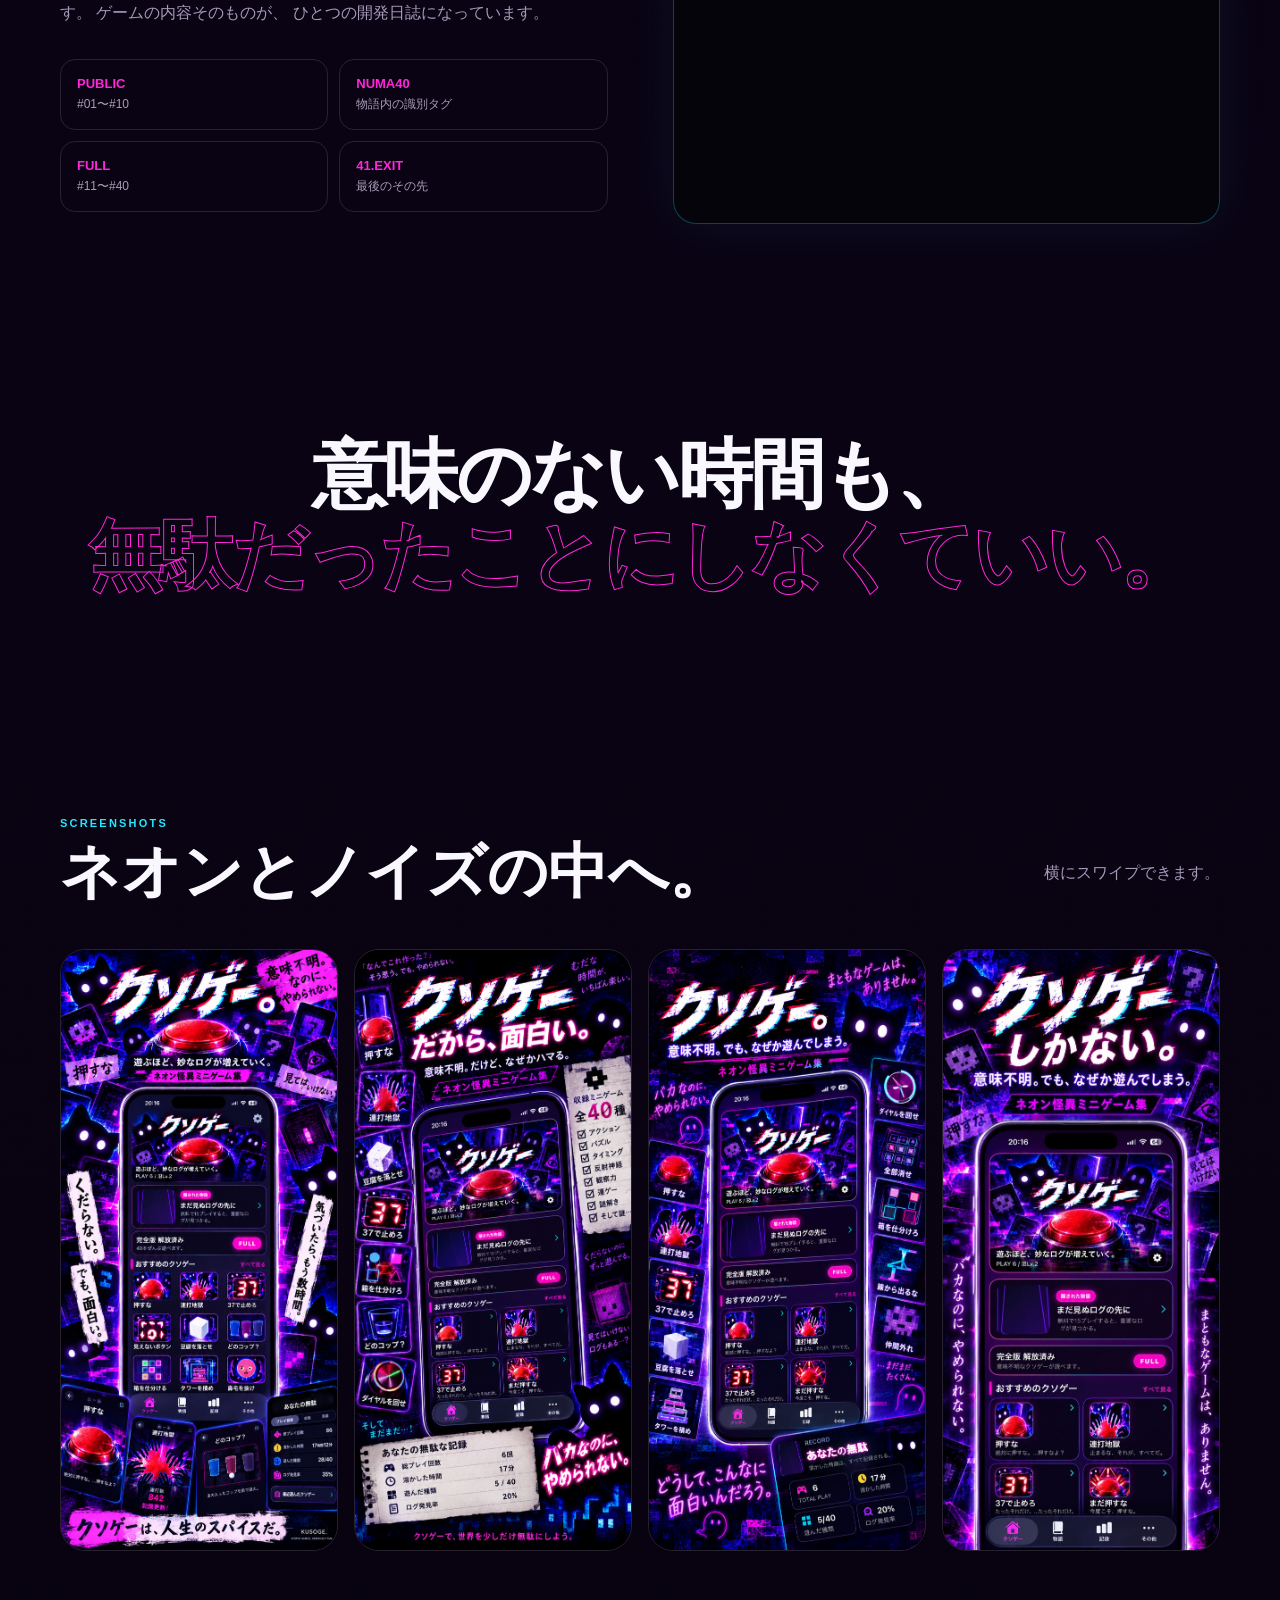
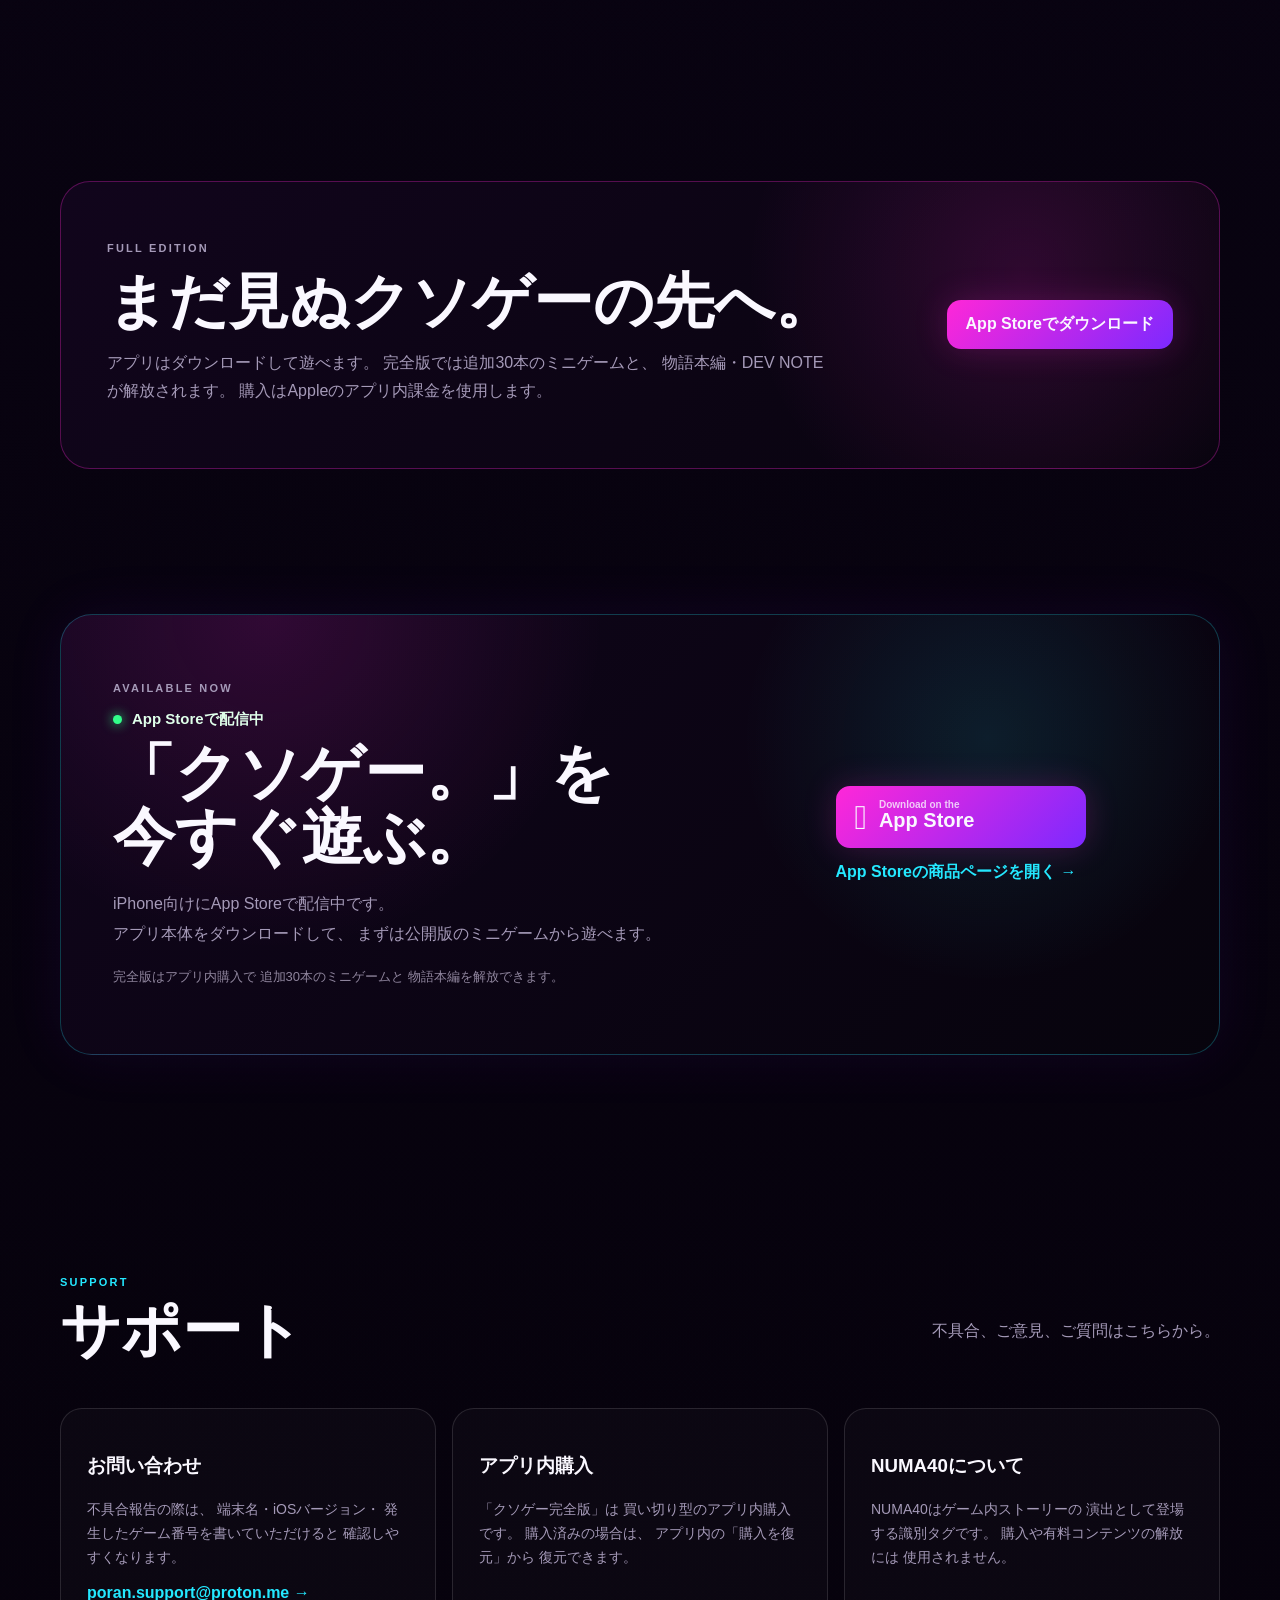
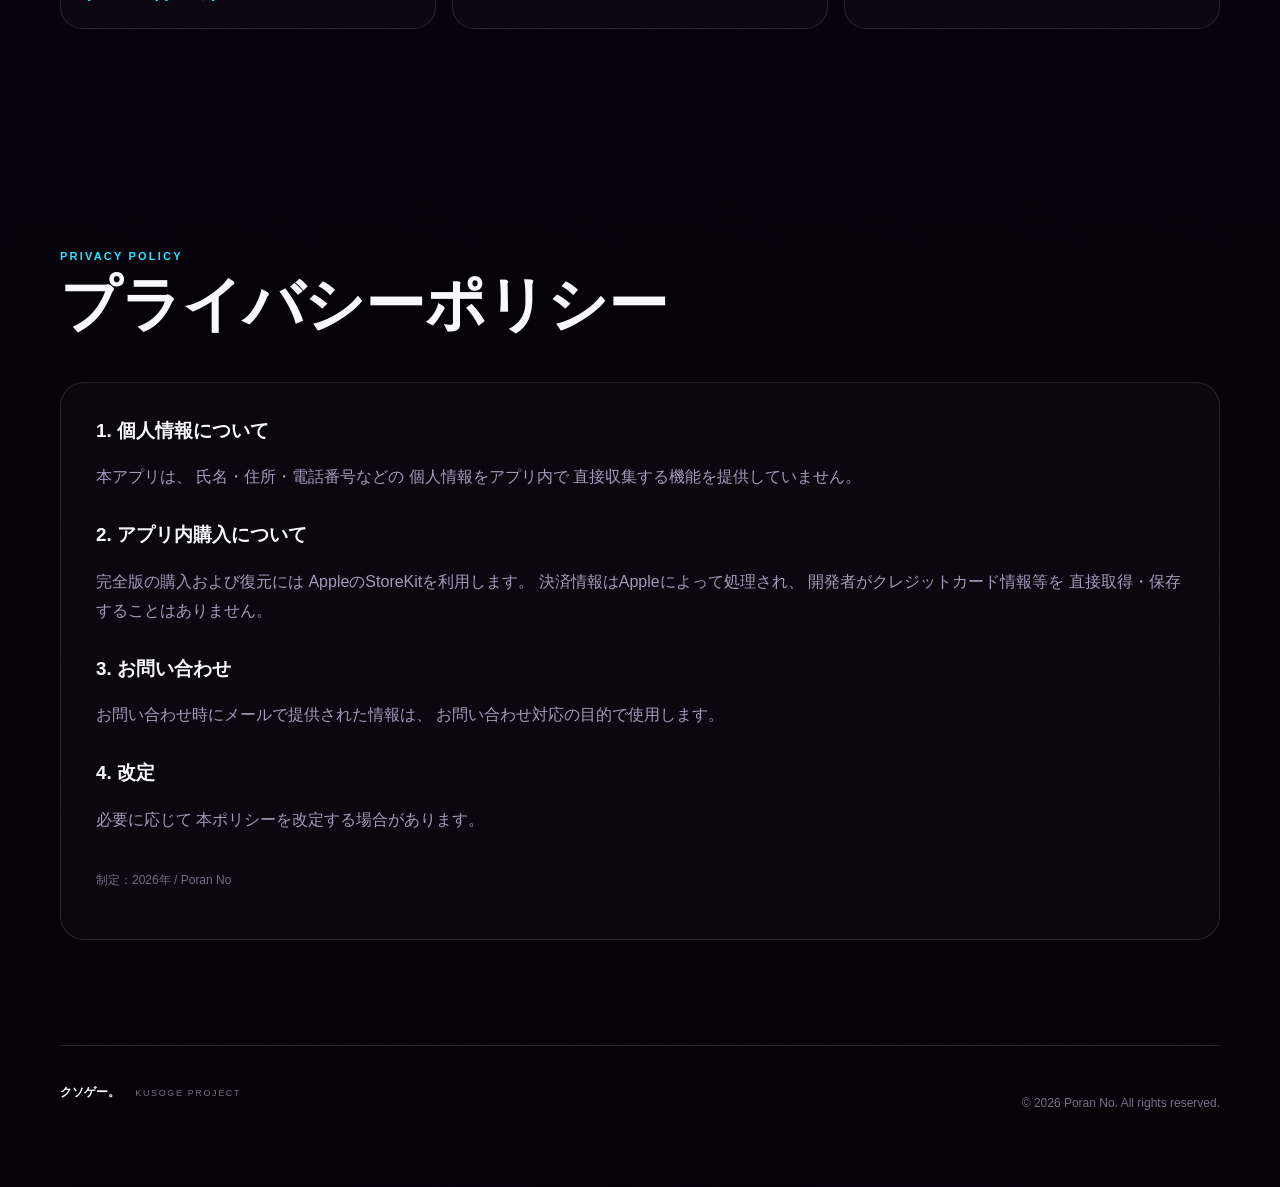
==== commit 1674af13: "Update index.html" ====
--- a/index.html
+++ b/index.html
@@ -4,30 +4,61 @@
   <meta charset="utf-8">
   <meta name="viewport" content="width=device-width, initial-scale=1">
   <meta name="theme-color" content="#08020f">
-  <meta name="description" content="クソゲー。公式サイト。意味不明。なのに、やめられない。40本のミニゲームとP-039の物語。">
+
+  <meta
+    name="description"
+    content="クソゲー。公式サイト。意味不明。なのに、やめられない。40本のミニゲームとP-039の物語。"
+  >
+
   <meta property="og:title" content="クソゲー。">
-  <meta property="og:description" content="くだらないのに、本気になる。40本のクソゲーと謎の物語。">
+  <meta
+    property="og:description"
+    content="くだらないのに、本気になる。40本のクソゲーと謎の物語。"
+  >
   <meta property="og:type" content="website">
   <meta property="og:image" content="hero.jpg">
+
   <title>クソゲー。 | KUSOGE PROJECT</title>
+
   <link rel="stylesheet" href="style.css">
 </head>
+
 <body>
+
   <div class="noise" aria-hidden="true"></div>
   <div class="scanlines" aria-hidden="true"></div>
 
+
+  <!-- =========================
+       HEADER
+  ========================== -->
+
   <header class="header">
+
     <a href="#top" class="brand">
-      <span class="brand-icon">K</span>
+
+      <span class="brand-icon">
+        K
+      </span>
+
       <span>
         <strong>クソゲー。</strong>
         <small>KUSOGE PROJECT</small>
       </span>
+
     </a>
 
-    <button class="menu" aria-label="メニュー" aria-expanded="false">
-      <span></span><span></span><span></span>
+
+    <button
+      class="menu"
+      aria-label="メニュー"
+      aria-expanded="false"
+    >
+      <span></span>
+      <span></span>
+      <span></span>
     </button>
+
 
     <nav>
       <a href="#about">ABOUT</a>
@@ -37,289 +68,969 @@
       <a href="#support">SUPPORT</a>
       <a href="#privacy">PRIVACY</a>
     </nav>
+
   </header>
 
+
+
   <main id="top">
+
+
+    <!-- =========================
+         HERO
+    ========================== -->
+
     <section class="hero wrap">
+
       <div class="hero-copy">
-        <p class="eyebrow">40 MINI GAMES / ONE STRANGE STORY</p>
-        <a class="live-badge" href="https://apps.apple.com/jp/app/%E3%82%AF%E3%82%BD%E3%82%B2%E3%83%BC/id6809368765" target="_blank" rel="noreferrer" aria-label="App Storeで配信中">
+
+        <p class="eyebrow">
+          40 MINI GAMES / ONE STRANGE STORY
+        </p>
+
+
+        <a
+          class="live-badge"
+          href="https://apps.apple.com/jp/app/%E3%82%AF%E3%82%BD%E3%82%B2%E3%83%BC/id6809368765"
+          target="_blank"
+          rel="noreferrer"
+          aria-label="App Storeで配信中"
+        >
+
           <span class="live-dot"></span>
-          <span>App Storeで配信中</span>
-          <small>iPhoneで今すぐダウンロード</small>
+
+          <span>
+            App Storeで配信中
+          </span>
+
+          <small>
+            iPhoneで今すぐダウンロード
+          </small>
+
         </a>
-        <h1 class="glitch" data-text="クソゲー。">クソゲー。</h1>
-        <h2>意味不明。<br><em>でも、やめられない。</em></h2>
+
+
+        <h1
+          class="glitch"
+          data-text="クソゲー。"
+        >
+          クソゲー。
+        </h1>
+
+
+        <!--
+          ★ 修正部分
+          2行を完全に分離
+        -->
+
+        <h2 class="hero-headline">
+
+          <span class="hero-headline-main">
+            意味不明。
+          </span>
+
+          <span class="hero-headline-sub">
+            でも、やめられない。
+          </span>
+
+        </h2>
+
+
         <p class="lead">
           押す。連打する。止める。逆に押す。<br>
           そして、父さんを起こさないように毛布をかける。<br>
           くだらないのに、なぜか本気になるミニゲーム集。
         </p>
 
+
         <div class="actions">
-          <a class="button primary" href="https://apps.apple.com/jp/app/%E3%82%AF%E3%82%BD%E3%82%B2%E3%83%BC/id6809368765" target="_blank" rel="noreferrer">App Storeでダウンロード</a>
-          <a class="button secondary" href="#games">ゲームを見る</a>
-        </div>
+
+          <a
+            class="button primary"
+            href="https://apps.apple.com/jp/app/%E3%82%AF%E3%82%BD%E3%82%B2%E3%83%BC/id6809368765"
+            target="_blank"
+            rel="noreferrer"
+          >
+            App Storeでダウンロード
+          </a>
+
+          <a
+            class="button secondary"
+            href="#games"
+          >
+            ゲームを見る
+          </a>
+
+        </div>
+
 
         <div class="chips">
           <span>#40GAMES</span>
           <span>#P039</span>
           <span>#NEON_GLITCH</span>
         </div>
-      </div>
+
+      </div>
+
+
 
       <div class="hero-art">
+
         <div class="halo halo1"></div>
         <div class="halo halo2"></div>
+
         <div class="phone">
-          <img src="hero.jpg" alt="クソゲー。のゲーム画面">
-        </div>
-      </div>
+
+          <img
+            src="hero.jpg"
+            alt="クソゲー。のゲーム画面"
+          >
+
+        </div>
+
+      </div>
+
     </section>
 
+
+
+    <!-- =========================
+         MARQUEE
+    ========================== -->
+
     <section class="marquee">
+
       <div>
-        <span>くだらない。でも止まらない。</span>
-        <span>PLAY THE STORY.</span>
-        <span>意味のない時間も、無駄だったことにしなくていい。</span>
-        <span>くだらない。でも止まらない。</span>
-      </div>
+
+        <span>
+          くだらない。でも止まらない。
+        </span>
+
+        <span>
+          PLAY THE STORY.
+        </span>
+
+        <span>
+          意味のない時間も、無駄だったことにしなくていい。
+        </span>
+
+        <span>
+          くだらない。でも止まらない。
+        </span>
+
+      </div>
+
     </section>
 
-    <section id="about" class="wrap section">
+
+
+    <!-- =========================
+         ABOUT
+    ========================== -->
+
+    <section
+      id="about"
+      class="wrap section"
+    >
+
       <div class="section-title">
+
         <div>
-          <p class="eyebrow">ABOUT</p>
-          <h2>一瞬で分かる。<br>なぜか何度もやる。</h2>
-        </div>
+
+          <p class="eyebrow">
+            ABOUT
+          </p>
+
+          <h2>
+            一瞬で分かる。<br>
+            なぜか何度もやる。
+          </h2>
+
+        </div>
+
+
         <p>
-          「クソゲー。」は、短時間で遊べるミニゲームを詰め込んだiPhone向けゲームです。
-          最初はただのくだらないゲーム。でも番号順に進むほど、P-039という開発者の記録が少しずつ見えてきます。
-        </p>
-      </div>
+          「クソゲー。」は、短時間で遊べるミニゲームを
+          詰め込んだiPhone向けゲームです。
+          最初はただのくだらないゲーム。
+          でも番号順に進むほど、
+          P-039という開発者の記録が
+          少しずつ見えてきます。
+        </p>
+
+      </div>
+
+
 
       <div class="feature-grid">
+
         <article>
+
           <b>01</b>
-          <h3>すぐ遊べる</h3>
-          <p>説明を読んだら、あとは押すだけ。失敗してもすぐやり直せます。</p>
-        </article>
+
+          <h3>
+            すぐ遊べる
+          </h3>
+
+          <p>
+            説明を読んだら、あとは押すだけ。
+            失敗してもすぐやり直せます。
+          </p>
+
+        </article>
+
+
+
         <article>
+
           <b>02</b>
-          <h3>40本のミニゲーム</h3>
-          <p>公開版のゲームから、完全版で続く追加ゲームまで収録。</p>
-        </article>
+
+          <h3>
+            40本のミニゲーム
+          </h3>
+
+          <p>
+            公開版のゲームから、
+            完全版で続く追加ゲームまで収録。
+          </p>
+
+        </article>
+
+
+
         <article>
+
           <b>03</b>
-          <h3>遊ぶほど物語が進む</h3>
-          <p>DEV NOTEとログが解放され、P-039の記録が時系列でつながっていきます。</p>
-        </article>
-      </div>
+
+          <h3>
+            遊ぶほど物語が進む
+          </h3>
+
+          <p>
+            DEV NOTEとログが解放され、
+            P-039の記録が時系列で
+            つながっていきます。
+          </p>
+
+        </article>
+
+      </div>
+
     </section>
 
-    <section id="games" class="wrap section">
+
+
+    <!-- =========================
+         GAMES
+    ========================== -->
+
+    <section
+      id="games"
+      class="wrap section"
+    >
+
       <div class="section-title">
+
         <div>
-          <p class="eyebrow">GAMES</p>
-          <h2>遊び方は単純。<br>成功は単純じゃない。</h2>
-        </div>
-        <p>ほんの数秒で終わるゲームから、地味に神経を使うゲームまで。</p>
-      </div>
+
+          <p class="eyebrow">
+            GAMES
+          </p>
+
+          <h2>
+            遊び方は単純。<br>
+            成功は単純じゃない。
+          </h2>
+
+        </div>
+
+
+        <p>
+          ほんの数秒で終わるゲームから、
+          地味に神経を使うゲームまで。
+        </p>
+
+      </div>
+
+
 
       <div class="game-grid">
+
+
         <article class="game hot">
-          <span>#01</span><div class="icon red">●</div><h3>押すな</h3><p>絶対に押すな。…押すなよ？</p>
-        </article>
+
+          <span>#01</span>
+
+          <div class="icon red">
+            ●
+          </div>
+
+          <h3>
+            押すな
+          </h3>
+
+          <p>
+            絶対に押すな。…押すなよ？
+          </p>
+
+        </article>
+
+
+
         <article class="game">
-          <span>#02</span><div class="icon">✋</div><h3>連打地獄</h3><p>止まるな。それが、すべてだ。</p>
-        </article>
+
+          <span>#02</span>
+
+          <div class="icon">
+            ✋
+          </div>
+
+          <h3>
+            連打地獄
+          </h3>
+
+          <p>
+            止まるな。それが、すべてだ。
+          </p>
+
+        </article>
+
+
+
         <article class="game">
-          <span>#03</span><div class="icon digits">37</div><h3>37で止めろ</h3><p>たったそれだけ。…たったそれだけ。</p>
-        </article>
+
+          <span>#03</span>
+
+          <div class="icon digits">
+            37
+          </div>
+
+          <h3>
+            37で止めろ
+          </h3>
+
+          <p>
+            たったそれだけ。
+            …たったそれだけ。
+          </p>
+
+        </article>
+
+
+
         <article class="game">
-          <span>#04</span><div class="icon">⚠</div><h3>まだ押すな</h3><p>今度こそ、押すな。</p>
-        </article>
+
+          <span>#04</span>
+
+          <div class="icon">
+            ⚠
+          </div>
+
+          <h3>
+            まだ押すな
+          </h3>
+
+          <p>
+            今度こそ、押すな。
+          </p>
+
+        </article>
+
+
+
         <article class="game">
-          <span>#05</span><div class="icon">↔</div><h3>逆に押せ</h3><p>表示と逆を押せ。</p>
-        </article>
+
+          <span>#05</span>
+
+          <div class="icon">
+            ↔
+          </div>
+
+          <h3>
+            逆に押せ
+          </h3>
+
+          <p>
+            表示と逆を押せ。
+          </p>
+
+        </article>
+
+
+
         <article class="game">
-          <span>#06</span><div class="icon">1cm</div><h3>1cm進むゲーム</h3><p>100mまで、1cmずつ。</p>
-        </article>
+
+          <span>#06</span>
+
+          <div class="icon">
+            1cm
+          </div>
+
+          <h3>
+            1cm進むゲーム
+          </h3>
+
+          <p>
+            100mまで、1cmずつ。
+          </p>
+
+        </article>
+
+
+
         <article class="game wide">
-          <span>#11</span><div class="icon dad">ZZZ</div><h3>父さんを起こすな</h3><p>寝落ちした父に、そっと毛布を。急ぐと起きる。</p>
-        </article>
+
+          <span>#11</span>
+
+          <div class="icon dad">
+            ZZZ
+          </div>
+
+          <h3>
+            父さんを起こすな
+          </h3>
+
+          <p>
+            寝落ちした父に、
+            そっと毛布を。
+            急ぐと起きる。
+          </p>
+
+        </article>
+
+
+
         <article class="game locked">
-          <span>#40</span><div class="icon">?</div><h3>まだ見ぬログの先に</h3><p>最後まで進んだ人だけが見つけるもの。</p>
-        </article>
-      </div>
+
+          <span>#40</span>
+
+          <div class="icon">
+            ?
+          </div>
+
+          <h3>
+            まだ見ぬログの先に
+          </h3>
+
+          <p>
+            最後まで進んだ人だけが
+            見つけるもの。
+          </p>
+
+        </article>
+
+
+      </div>
+
     </section>
 
-    <section id="story" class="wrap section story">
+
+
+    <!-- =========================
+         STORY
+    ========================== -->
+
+    <section
+      id="story"
+      class="wrap section story"
+    >
+
       <div>
-        <p class="eyebrow">P-039 / DEV NOTE</p>
-        <h2>クソゲーの裏に、<br>記録が残っている。</h2>
+
+        <p class="eyebrow">
+          P-039 / DEV NOTE
+        </p>
+
+        <h2>
+          クソゲーの裏に、<br>
+          記録が残っている。
+        </h2>
+
         <p class="story-text">
-          #01から番号順に遊ぶと、P-039という開発者の記録が少しずつ復元されます。
-          ゲームの内容そのものが、ひとつの開発日誌になっています。
-        </p>
+          #01から番号順に遊ぶと、
+          P-039という開発者の記録が
+          少しずつ復元されます。
+          ゲームの内容そのものが、
+          ひとつの開発日誌になっています。
+        </p>
+
 
         <div class="steps">
-          <div><strong>PUBLIC</strong><span>#01〜#10</span></div>
-          <div><strong>NUMA40</strong><span>物語内の識別タグ</span></div>
-          <div><strong>FULL</strong><span>#11〜#40</span></div>
-          <div><strong>41.EXIT</strong><span>最後のその先</span></div>
-        </div>
-      </div>
+
+          <div>
+            <strong>PUBLIC</strong>
+            <span>#01〜#10</span>
+          </div>
+
+          <div>
+            <strong>NUMA40</strong>
+            <span>物語内の識別タグ</span>
+          </div>
+
+          <div>
+            <strong>FULL</strong>
+            <span>#11〜#40</span>
+          </div>
+
+          <div>
+            <strong>41.EXIT</strong>
+            <span>最後のその先</span>
+          </div>
+
+        </div>
+
+      </div>
+
+
 
       <div class="terminal">
-        <div class="terminal-top"><i></i><i></i><i></i></div>
+
+        <div class="terminal-top">
+          <i></i>
+          <i></i>
+          <i></i>
+        </div>
+
         <pre id="terminalText"></pre>
-      </div>
+
+      </div>
+
     </section>
 
+
+
+    <!-- =========================
+         QUOTE
+    ========================== -->
+
     <section class="quote wrap section">
+
       <blockquote>
+
         意味のない時間も、<br>
-        <em>無駄だったことにしなくていい。</em>
+
+        <em>
+          無駄だったことにしなくていい。
+        </em>
+
       </blockquote>
+
     </section>
 
+
+
+    <!-- =========================
+         SCREENSHOTS
+    ========================== -->
+
     <section class="wrap section">
+
       <div class="section-title">
+
         <div>
-          <p class="eyebrow">SCREENSHOTS</p>
-          <h2>ネオンとノイズの中へ。</h2>
-        </div>
-        <p>横にスワイプできます。</p>
-      </div>
+
+          <p class="eyebrow">
+            SCREENSHOTS
+          </p>
+
+          <h2>
+            ネオンとノイズの中へ。
+          </h2>
+
+        </div>
+
+        <p>
+          横にスワイプできます。
+        </p>
+
+      </div>
+
 
       <div class="shots">
-        <img src="shot1.png" alt="クソゲー。スクリーンショット1">
-        <img src="shot2.png" alt="クソゲー。スクリーンショット2">
-        <img src="shot3.png" alt="クソゲー。スクリーンショット3">
-        <img src="shot4.png" alt="クソゲー。スクリーンショット4">
-      </div>
+
+        <img
+          src="shot1.png"
+          alt="クソゲー。スクリーンショット1"
+        >
+
+        <img
+          src="shot2.png"
+          alt="クソゲー。スクリーンショット2"
+        >
+
+        <img
+          src="shot3.png"
+          alt="クソゲー。スクリーンショット3"
+        >
+
+        <img
+          src="shot4.png"
+          alt="クソゲー。スクリーンショット4"
+        >
+
+      </div>
+
     </section>
 
+
+
+    <!-- =========================
+         FULL EDITION
+    ========================== -->
+
     <section class="wrap section purchase">
+
       <div class="purchase-card">
+
         <div>
-          <p class="eyebrow">FULL EDITION</p>
-          <h2>まだ見ぬクソゲーの先へ。</h2>
-          <p>
-            アプリはダウンロードして遊べます。完全版では追加30本のミニゲームと、
-            物語本編・DEV NOTEが解放されます。購入はAppleのアプリ内課金を使用します。
-          </p>
-        </div>
-        <a class="button primary" href="https://apps.apple.com/jp/app/%E3%82%AF%E3%82%BD%E3%82%B2%E3%83%BC/id6809368765" target="_blank" rel="noreferrer">App Storeでダウンロード</a>
-      </div>
+
+          <p class="eyebrow">
+            FULL EDITION
+          </p>
+
+          <h2>
+            まだ見ぬクソゲーの先へ。
+          </h2>
+
+          <p>
+            アプリはダウンロードして遊べます。
+            完全版では追加30本のミニゲームと、
+            物語本編・DEV NOTEが解放されます。
+            購入はAppleのアプリ内課金を使用します。
+          </p>
+
+        </div>
+
+
+        <a
+          class="button primary"
+          href="https://apps.apple.com/jp/app/%E3%82%AF%E3%82%BD%E3%82%B2%E3%83%BC/id6809368765"
+          target="_blank"
+          rel="noreferrer"
+        >
+          App Storeでダウンロード
+        </a>
+
+      </div>
+
     </section>
 
-    
-    <section id="download" class="wrap section download-section">
+
+
+    <!-- =========================
+         DOWNLOAD
+    ========================== -->
+
+    <section
+      id="download"
+      class="wrap section download-section"
+    >
+
       <div class="download-card">
+
         <div class="download-copy">
-          <p class="eyebrow">AVAILABLE NOW</p>
+
+          <p class="eyebrow">
+            AVAILABLE NOW
+          </p>
+
+
           <div class="status-line">
+
             <span class="live-dot"></span>
-            <strong>App Storeで配信中</strong>
-          </div>
-          <h2>「クソゲー。」を<br>今すぐ遊ぶ。</h2>
+
+            <strong>
+              App Storeで配信中
+            </strong>
+
+          </div>
+
+
+          <h2>
+            「クソゲー。」を<br>
+            今すぐ遊ぶ。
+          </h2>
+
+
           <p>
             iPhone向けにApp Storeで配信中です。<br>
-            アプリ本体をダウンロードして、まずは公開版のミニゲームから遊べます。
-          </p>
+            アプリ本体をダウンロードして、
+            まずは公開版のミニゲームから遊べます。
+          </p>
+
+
           <p class="download-note">
-            完全版はアプリ内購入で追加30本のミニゲームと物語本編を解放できます。
-          </p>
-        </div>
+            完全版はアプリ内購入で
+            追加30本のミニゲームと
+            物語本編を解放できます。
+          </p>
+
+        </div>
+
+
+
         <div class="download-actions">
-          <a class="button primary store-button" href="https://apps.apple.com/jp/app/%E3%82%AF%E3%82%BD%E3%82%B2%E3%83%BC/id6809368765" target="_blank" rel="noreferrer">
-            <span class="apple-mark"></span>
+
+          <a
+            class="button primary store-button"
+            href="https://apps.apple.com/jp/app/%E3%82%AF%E3%82%BD%E3%82%B2%E3%83%BC/id6809368765"
+            target="_blank"
+            rel="noreferrer"
+          >
+
+            <span class="apple-mark">
+              
+            </span>
+
             <span>
-              <small>Download on the</small>
-              <strong>App Store</strong>
+
+              <small>
+                Download on the
+              </small>
+
+              <strong>
+                App Store
+              </strong>
+
             </span>
+
           </a>
-          <a class="text-link" href="https://apps.apple.com/jp/app/%E3%82%AF%E3%82%BD%E3%82%B2%E3%83%BC/id6809368765" target="_blank" rel="noreferrer">
+
+
+          <a
+            class="text-link"
+            href="https://apps.apple.com/jp/app/%E3%82%AF%E3%82%BD%E3%82%B2%E3%83%BC/id6809368765"
+            target="_blank"
+            rel="noreferrer"
+          >
             App Storeの商品ページを開く →
           </a>
-        </div>
-      </div>
+
+        </div>
+
+      </div>
+
     </section>
 
-<section id="support" class="wrap section">
+
+
+    <!-- =========================
+         SUPPORT
+    ========================== -->
+
+    <section
+      id="support"
+      class="wrap section"
+    >
+
       <div class="section-title">
+
         <div>
-          <p class="eyebrow">SUPPORT</p>
-          <h2>サポート</h2>
-        </div>
-        <p>不具合、ご意見、ご質問はこちらから。</p>
-      </div>
+
+          <p class="eyebrow">
+            SUPPORT
+          </p>
+
+          <h2>
+            サポート
+          </h2>
+
+        </div>
+
+
+        <p>
+          不具合、ご意見、ご質問はこちらから。
+        </p>
+
+      </div>
+
+
 
       <div class="support-grid">
+
+
         <article>
-          <h3>お問い合わせ</h3>
-          <p>
-            不具合報告の際は、端末名・iOSバージョン・発生したゲーム番号を書いていただけると確認しやすくなります。
-          </p>
-          <a class="text-link" href="mailto:poran.support@proton.me">poran.support@proton.me →</a>
-        </article>
+
+          <h3>
+            お問い合わせ
+          </h3>
+
+          <p>
+            不具合報告の際は、
+            端末名・iOSバージョン・
+            発生したゲーム番号を書いていただけると
+            確認しやすくなります。
+          </p>
+
+          <a
+            class="text-link"
+            href="mailto:poran.support@proton.me"
+          >
+            poran.support@proton.me →
+          </a>
+
+        </article>
+
+
 
         <article>
-          <h3>アプリ内購入</h3>
-          <p>
-            「クソゲー完全版」は買い切り型のアプリ内購入です。
-            購入済みの場合は、アプリ内の「購入を復元」から復元できます。
-          </p>
-        </article>
+
+          <h3>
+            アプリ内購入
+          </h3>
+
+          <p>
+            「クソゲー完全版」は
+            買い切り型のアプリ内購入です。
+            購入済みの場合は、
+            アプリ内の「購入を復元」から
+            復元できます。
+          </p>
+
+        </article>
+
+
 
         <article>
-          <h3>NUMA40について</h3>
-          <p>
-            NUMA40はゲーム内ストーリーの演出として登場する識別タグです。
-            購入や有料コンテンツの解放には使用されません。
-          </p>
-        </article>
-      </div>
+
+          <h3>
+            NUMA40について
+          </h3>
+
+          <p>
+            NUMA40はゲーム内ストーリーの
+            演出として登場する識別タグです。
+            購入や有料コンテンツの解放には
+            使用されません。
+          </p>
+
+        </article>
+
+
+      </div>
+
     </section>
 
-    <section id="privacy" class="wrap section privacy">
+
+
+    <!-- =========================
+         PRIVACY
+    ========================== -->
+
+    <section
+      id="privacy"
+      class="wrap section privacy"
+    >
+
       <div class="section-title">
+
         <div>
-          <p class="eyebrow">PRIVACY POLICY</p>
-          <h2>プライバシーポリシー</h2>
-        </div>
-      </div>
+
+          <p class="eyebrow">
+            PRIVACY POLICY
+          </p>
+
+          <h2>
+            プライバシーポリシー
+          </h2>
+
+        </div>
+
+      </div>
+
+
 
       <div class="privacy-card">
-        <h3>1. 個人情報について</h3>
-        <p>本アプリは、氏名・住所・電話番号などの個人情報をアプリ内で直接収集する機能を提供していません。</p>
-
-        <h3>2. アプリ内購入について</h3>
+
+
+        <h3>
+          1. 個人情報について
+        </h3>
+
         <p>
-          完全版の購入および復元にはAppleのStoreKitを利用します。
-          決済情報はAppleによって処理され、開発者がクレジットカード情報等を直接取得・保存することはありません。
-        </p>
-
-        <h3>3. お問い合わせ</h3>
+          本アプリは、
+          氏名・住所・電話番号などの
+          個人情報をアプリ内で
+          直接収集する機能を提供していません。
+        </p>
+
+
+
+        <h3>
+          2. アプリ内購入について
+        </h3>
+
         <p>
-          お問い合わせ時にメールで提供された情報は、お問い合わせ対応の目的で使用します。
-        </p>
-
-        <h3>4. 改定</h3>
-        <p>必要に応じて本ポリシーを改定する場合があります。</p>
-
-        <p class="policy-date">制定：2026年 / Poran No</p>
-      </div>
+          完全版の購入および復元には
+          AppleのStoreKitを利用します。
+          決済情報はAppleによって処理され、
+          開発者がクレジットカード情報等を
+          直接取得・保存することはありません。
+        </p>
+
+
+
+        <h3>
+          3. お問い合わせ
+        </h3>
+
+        <p>
+          お問い合わせ時にメールで提供された情報は、
+          お問い合わせ対応の目的で使用します。
+        </p>
+
+
+
+        <h3>
+          4. 改定
+        </h3>
+
+        <p>
+          必要に応じて
+          本ポリシーを改定する場合があります。
+        </p>
+
+
+        <p class="policy-date">
+          制定：2026年 / Poran No
+        </p>
+
+      </div>
+
     </section>
+
+
   </main>
 
+
+
+  <!-- =========================
+       FOOTER
+  ========================== -->
+
   <footer class="wrap">
-    <div><strong>クソゲー。</strong><span>KUSOGE PROJECT</span></div>
-    <p>© 2026 Poran No. All rights reserved.</p>
+
+    <div>
+
+      <strong>
+        クソゲー。
+      </strong>
+
+      <span>
+        KUSOGE PROJECT
+      </span>
+
+    </div>
+
+
+    <p>
+      © 2026 Poran No. All rights reserved.
+    </p>
+
   </footer>
 
+
   <script src="script.js"></script>
+
 </body>
 </html>
--- a/style.css
+++ b/style.css
@@ -1,159 +1,1373 @@
 :root{
-  --bg:#07020e;--panel:#0d0718;--panel2:#130620;--white:#faf8ff;
-  --muted:#a59ab8;--pink:#ff27d8;--purple:#8f2cff;--cyan:#24e8ff;--line:rgba(255,255,255,.12);
+  --bg:#07020e;
+  --panel:#0d0718;
+  --panel2:#130620;
+  --white:#faf8ff;
+  --muted:#a59ab8;
+  --pink:#ff27d8;
+  --purple:#8f2cff;
+  --cyan:#24e8ff;
+  --line:rgba(255,255,255,.12);
   --max:1160px;
 }
-*{box-sizing:border-box}
-html{scroll-behavior:smooth}
-body{margin:0;color:var(--white);font-family:-apple-system,BlinkMacSystemFont,"Segoe UI","Hiragino Sans","Yu Gothic",sans-serif;background:
-radial-gradient(circle at 10% 4%,rgba(255,39,216,.13),transparent 28%),
-radial-gradient(circle at 91% 12%,rgba(36,232,255,.1),transparent 24%),
-linear-gradient(#06020b,#0a0314 45%,#05020a);overflow-x:hidden}
-a{color:inherit;text-decoration:none} img{display:block;max-width:100%}
-.wrap{width:min(var(--max),calc(100% - 38px));margin:auto}
-.section{padding:105px 0}.eyebrow{color:var(--cyan);font-size:11px;font-weight:900;letter-spacing:.2em}
-.noise{position:fixed;inset:0;z-index:999;pointer-events:none;opacity:.035;background-image:url("data:image/svg+xml,%3Csvg xmlns='http://www.w3.org/2000/svg' viewBox='0 0 140 140'%3E%3Cfilter id='n'%3E%3CfeTurbulence type='fractalNoise' baseFrequency='.9' numOctaves='3' stitchTiles='stitch'/%3E%3C/filter%3E%3Crect width='100%25' height='100%25' filter='url(%23n)'/%3E%3C/svg%3E")}
-.scanlines{position:fixed;inset:0;z-index:998;pointer-events:none;opacity:.07;background:repeating-linear-gradient(to bottom,transparent 0 3px,rgba(255,255,255,.08) 4px)}
-.header{position:fixed;top:0;left:0;right:0;z-index:100;height:76px;padding:0 max(20px,calc((100vw - var(--max))/2));display:flex;align-items:center;justify-content:space-between;background:rgba(6,2,11,.75);border-bottom:1px solid rgba(255,255,255,.08);backdrop-filter:blur(18px)}
-.brand{display:flex;gap:10px;align-items:center}.brand-icon{width:38px;height:38px;border-radius:10px;display:grid;place-items:center;font-weight:900;background:linear-gradient(135deg,var(--pink),var(--purple));box-shadow:0 0 25px rgba(255,39,216,.3)}
-.brand strong{display:block}.brand small{display:block;font-size:8px;letter-spacing:.18em;color:#8f849d;margin-top:3px}
-nav{display:flex;gap:24px;align-items:center}nav a{font-size:12px;color:#bdb3ca}nav a:hover{color:white}
-.menu{display:none;background:none;border:0;width:42px}.menu span{display:block;height:2px;background:white;margin:6px}
-.hero{min-height:100vh;padding-top:140px;display:grid;grid-template-columns:1.08fr .92fr;align-items:center;gap:70px}
-.hero h1{font-size:clamp(70px,9vw,132px);line-height:.84;letter-spacing:-.075em;margin:18px 0 30px}
-.glitch{position:relative;text-shadow:4px 0 var(--pink),-4px 0 var(--cyan)}.glitch:before,.glitch:after{content:attr(data-text);position:absolute;left:0;top:0;opacity:.38}.glitch:before{transform:translate(2px,-2px);color:var(--pink);clip-path:inset(0 0 55% 0)}.glitch:after{transform:translate(-2px,2px);color:var(--cyan);clip-path:inset(55% 0 0 0)}
-.hero h2{font-size:clamp(34px,5vw,68px);line-height:1.02;margin:0 0 26px}.hero h2 em{font-style:normal;color:transparent;-webkit-text-stroke:1px white}
-.lead{color:#b4a9c5;line-height:1.95}.actions{display:flex;gap:12px;flex-wrap:wrap;margin:34px 0 24px}.button{padding:14px 19px;border-radius:14px;font-weight:800;display:inline-flex;justify-content:center}.primary{background:linear-gradient(135deg,var(--pink),#7c29ff);box-shadow:0 0 34px rgba(255,39,216,.2)}.secondary{border:1px solid var(--line);background:rgba(255,255,255,.035)}
-.chips{display:flex;gap:16px;flex-wrap:wrap;font-size:10px;letter-spacing:.16em;color:#756b83}
-.hero-art{position:relative;display:grid;place-items:center}.phone{width:min(405px,82vw);aspect-ratio:1242/2688;border-radius:46px;overflow:hidden;position:relative;z-index:2;border:1px solid rgba(255,255,255,.16);box-shadow:0 0 0 8px rgba(255,255,255,.02),0 0 80px rgba(143,44,255,.28)}.phone img{width:100%;height:100%;object-fit:cover}
-.halo{position:absolute;border:1px solid rgba(36,232,255,.25);border-radius:50%}.halo1{width:520px;height:520px;animation:rot 16s linear infinite}.halo2{width:610px;height:350px;transform:rotate(32deg);border-color:rgba(255,39,216,.24);animation:rot2 19s linear infinite}@keyframes rot{to{transform:rotate(360deg)}}@keyframes rot2{to{transform:rotate(392deg)}}
-.marquee{overflow:hidden;border-block:1px solid rgba(255,255,255,.08);background:rgba(255,255,255,.025)}.marquee div{display:flex;gap:70px;white-space:nowrap;padding:16px 0;font-weight:900;letter-spacing:.08em;animation:scroll 28s linear infinite}.marquee span:nth-child(odd){color:var(--pink)}.marquee span:nth-child(even){color:var(--cyan)}@keyframes scroll{to{transform:translateX(-50%)}}
-.section-title{display:flex;align-items:end;justify-content:space-between;gap:45px;margin-bottom:46px}.section-title h2,.story h2,.purchase h2{font-size:clamp(34px,5vw,60px);line-height:1.05;margin:10px 0 0}.section-title>p{max-width:430px;color:var(--muted);line-height:1.85}
-.feature-grid{display:grid;grid-template-columns:repeat(3,1fr);gap:16px}.feature-grid article,.support-grid article{padding:26px;border:1px solid var(--line);border-radius:22px;background:rgba(255,255,255,.025)}.feature-grid b{color:var(--pink);font-size:26px}.feature-grid p,.support-grid p{color:var(--muted);line-height:1.7;font-size:14px}
-.game-grid{display:grid;grid-template-columns:repeat(4,1fr);gap:15px}.game{min-height:242px;padding:20px;border:1px solid rgba(36,232,255,.22);border-radius:22px;background:linear-gradient(180deg,rgba(20,7,38,.95),rgba(9,4,17,.96));position:relative;overflow:hidden}.game.hot{border-color:rgba(255,39,216,.46)}.game.wide{grid-column:span 2}.game.locked{opacity:.65}.game>span{color:var(--cyan);font-size:12px;font-weight:900}.icon{width:68px;height:68px;border-radius:18px;margin:25px 0 17px;display:grid;place-items:center;background:radial-gradient(circle at 50% 35%,#ff4ce0,#7f22f5 58%,#130d24 100%);font-weight:900;font-size:23px;box-shadow:0 0 25px rgba(255,39,216,.2)}.red{color:#fff;background:radial-gradient(circle,#ff284e,#8a001d 55%,#12020b)}.digits{font-family:monospace;color:#ff4557;background:#16030a;text-shadow:0 0 12px red}.dad{font-size:14px;background:#191027;color:var(--cyan)}.game h3{font-size:20px;margin:0 0 8px}.game p{margin:0;color:#91869f;line-height:1.6;font-size:13px}
-.story{display:grid;grid-template-columns:1fr 1fr;gap:65px;align-items:center}.story-text{color:var(--muted);line-height:1.9}.steps{display:grid;grid-template-columns:1fr 1fr;gap:11px;margin-top:30px}.steps div{padding:16px;border:1px solid var(--line);border-radius:15px}.steps strong{display:block;color:var(--pink);font-size:13px}.steps span{display:block;color:#a89db7;font-size:12px;margin-top:5px}
-.terminal{min-height:445px;background:#05040a;border:1px solid rgba(36,232,255,.28);border-radius:23px;overflow:hidden;box-shadow:0 0 55px rgba(36,232,255,.07)}.terminal-top{height:46px;border-bottom:1px solid var(--line);display:flex;align-items:center;gap:7px;padding:0 17px}.terminal-top i{width:9px;height:9px;border-radius:50%;background:#393143}.terminal pre{white-space:pre-wrap;color:#69f7ff;line-height:1.8;font-size:13px;padding:24px}
-.quote blockquote{text-align:center;margin:0;font-size:clamp(32px,6vw,75px);line-height:1.08;font-weight:900;letter-spacing:-.04em}.quote em{font-style:normal;color:transparent;-webkit-text-stroke:1px var(--pink)}
-.shots{display:grid;grid-auto-flow:column;grid-auto-columns:minmax(255px,320px);gap:16px;overflow-x:auto;scroll-snap-type:x mandatory;padding-bottom:20px}.shots img{scroll-snap-align:start;width:100%;aspect-ratio:1242/2688;object-fit:cover;border:1px solid var(--line);border-radius:25px}
-.purchase-card{padding:46px;border:1px solid rgba(255,39,216,.3);border-radius:30px;display:flex;align-items:center;justify-content:space-between;gap:30px;background:radial-gradient(circle at 83% 32%,rgba(255,39,216,.15),transparent 28%),linear-gradient(135deg,#11051c,#08040e)}.purchase-card p{color:var(--muted);line-height:1.8;max-width:720px}
-.support-grid{display:grid;grid-template-columns:repeat(3,1fr);gap:16px}.text-link{color:var(--cyan);font-weight:800}
-.privacy-card{padding:35px;border:1px solid var(--line);border-radius:24px;background:rgba(255,255,255,.025)}.privacy-card h3{margin-top:30px}.privacy-card h3:first-child{margin-top:0}.privacy-card p{color:var(--muted);line-height:1.85}.policy-date{margin-top:35px!important;color:#756c82!important;font-size:12px}
-footer{padding:38px 0 65px;border-top:1px solid var(--line);display:flex;justify-content:space-between;color:#786f84;font-size:12px}footer strong{color:white;margin-right:12px}footer span{font-size:9px;letter-spacing:.18em}
-@media(max-width:900px){nav{display:none;position:absolute;top:76px;left:14px;right:14px;flex-direction:column;align-items:stretch;padding:18px;background:#0b0613;border:1px solid var(--line);border-radius:18px}nav.open{display:flex}.menu{display:block}.hero{grid-template-columns:1fr;text-align:center}.actions,.chips{justify-content:center}.section-title{display:block}.section-title>p{margin-top:18px}.feature-grid{grid-template-columns:1fr}.game-grid{grid-template-columns:repeat(2,1fr)}.story{grid-template-columns:1fr}.support-grid{grid-template-columns:1fr}.purchase-card{display:block}.purchase-card .button{margin-top:18px}}
-@media(max-width:560px){.wrap{width:min(var(--max),calc(100% - 28px))}.section{padding:76px 0}.header{height:68px;padding:0 15px}nav{top:68px}.hero{padding-top:108px}.hero h1{font-size:68px}.hero h2{font-size:38px}.lead br{display:none}.game-grid{grid-template-columns:1fr}.game.wide{grid-column:auto}.steps{grid-template-columns:1fr}.purchase-card{padding:27px}footer{display:block}}
-
+
+*{
+  box-sizing:border-box;
+}
+
+html{
+  scroll-behavior:smooth;
+}
+
+body{
+  margin:0;
+  color:var(--white);
+  font-family:
+    -apple-system,
+    BlinkMacSystemFont,
+    "Segoe UI",
+    "Hiragino Sans",
+    "Yu Gothic",
+    sans-serif;
+
+  background:
+    radial-gradient(
+      circle at 10% 4%,
+      rgba(255,39,216,.13),
+      transparent 28%
+    ),
+    radial-gradient(
+      circle at 91% 12%,
+      rgba(36,232,255,.1),
+      transparent 24%
+    ),
+    linear-gradient(
+      #06020b,
+      #0a0314 45%,
+      #05020a
+    );
+
+  overflow-x:hidden;
+}
+
+a{
+  color:inherit;
+  text-decoration:none;
+}
+
+img{
+  display:block;
+  max-width:100%;
+}
+
+.wrap{
+  width:min(var(--max),calc(100% - 38px));
+  margin:auto;
+}
+
+.section{
+  padding:105px 0;
+}
+
+.eyebrow{
+  color:var(--cyan);
+  font-size:11px;
+  font-weight:900;
+  letter-spacing:.2em;
+}
+
+
+/* =========================
+   SCREEN EFFECTS
+========================= */
+
+.noise{
+  position:fixed;
+  inset:0;
+  z-index:999;
+  pointer-events:none;
+  opacity:.018;
+
+  background-image:url("data:image/svg+xml,%3Csvg xmlns='http://www.w3.org/2000/svg' viewBox='0 0 140 140'%3E%3Cfilter id='n'%3E%3CfeTurbulence type='fractalNoise' baseFrequency='.9' numOctaves='3' stitchTiles='stitch'/%3E%3C/filter%3E%3Crect width='100%25' height='100%25' filter='url(%23n)'/%3E%3C/svg%3E");
+}
+
+.scanlines{
+  position:fixed;
+  inset:0;
+  z-index:998;
+  pointer-events:none;
+  opacity:.035;
+
+  background:
+    repeating-linear-gradient(
+      to bottom,
+      transparent 0 3px,
+      rgba(255,255,255,.08) 4px
+    );
+}
+
+
+/* =========================
+   HEADER
+========================= */
+
+.header{
+  position:fixed;
+  top:0;
+  left:0;
+  right:0;
+  z-index:100;
+
+  height:76px;
+
+  padding:
+    0 max(
+      20px,
+      calc((100vw - var(--max))/2)
+    );
+
+  display:flex;
+  align-items:center;
+  justify-content:space-between;
+
+  background:rgba(6,2,11,.75);
+
+  border-bottom:
+    1px solid rgba(255,255,255,.08);
+
+  backdrop-filter:blur(18px);
+  -webkit-backdrop-filter:blur(18px);
+}
+
+.brand{
+  display:flex;
+  gap:10px;
+  align-items:center;
+}
+
+.brand-icon{
+  width:38px;
+  height:38px;
+  border-radius:10px;
+
+  display:grid;
+  place-items:center;
+
+  font-weight:900;
+
+  background:
+    linear-gradient(
+      135deg,
+      var(--pink),
+      var(--purple)
+    );
+
+  box-shadow:
+    0 0 25px rgba(255,39,216,.3);
+}
+
+.brand strong{
+  display:block;
+}
+
+.brand small{
+  display:block;
+  font-size:8px;
+  letter-spacing:.18em;
+  color:#8f849d;
+  margin-top:3px;
+}
+
+nav{
+  display:flex;
+  gap:24px;
+  align-items:center;
+}
+
+nav a{
+  font-size:12px;
+  color:#bdb3ca;
+}
+
+nav a:hover{
+  color:white;
+}
+
+.menu{
+  display:none;
+  background:none;
+  border:0;
+  width:42px;
+}
+
+.menu span{
+  display:block;
+  height:2px;
+  background:white;
+  margin:6px;
+}
+
+
+/* =========================
+   HERO
+========================= */
+
+.hero{
+  min-height:100vh;
+  padding-top:140px;
+
+  display:grid;
+  grid-template-columns:1.08fr .92fr;
+
+  align-items:center;
+  gap:70px;
+}
+
+.hero h1{
+  font-size:clamp(70px,9vw,132px);
+  line-height:.84;
+  letter-spacing:-.075em;
+  margin:18px 0 30px;
+}
+
+
+/* =========================
+   GLITCH
+========================= */
+
+.glitch{
+  position:relative;
+
+  text-shadow:
+    1.5px 0 var(--pink),
+    -1.5px 0 var(--cyan);
+}
+
+.glitch::before,
+.glitch::after{
+  content:attr(data-text);
+
+  position:absolute;
+  left:0;
+  top:0;
+
+  opacity:.22;
+
+  pointer-events:none;
+}
+
+.glitch::before{
+  transform:translate(1px,-1px);
+  color:var(--pink);
+  clip-path:inset(0 0 55% 0);
+}
+
+.glitch::after{
+  transform:translate(-1px,1px);
+  color:var(--cyan);
+  clip-path:inset(55% 0 0 0);
+}
+
+
+/* =========================
+   HERO TEXT
+========================= */
+
+.hero h2{
+  font-size:clamp(34px,5vw,68px);
+  line-height:1.02;
+  margin:0 0 26px;
+}
+
+/*
+  「でも、やめられない。」
+  を必ず1行で表示
+*/
+.hero h2 em{
+  display:inline-block;
+
+  white-space:nowrap;
+
+  font-style:normal;
+
+  color:transparent;
+
+  -webkit-text-stroke:1px white;
+
+  /*
+    横幅に収まりやすいよう
+    2行目だけ少し小さくする
+  */
+  font-size:.72em;
+
+  letter-spacing:-.05em;
+}
+
+.lead{
+  color:#b4a9c5;
+  line-height:1.95;
+}
+
+.actions{
+  display:flex;
+  gap:12px;
+  flex-wrap:wrap;
+  margin:34px 0 24px;
+}
+
+.button{
+  padding:14px 19px;
+  border-radius:14px;
+  font-weight:800;
+
+  display:inline-flex;
+  justify-content:center;
+}
+
+.primary{
+  background:
+    linear-gradient(
+      135deg,
+      var(--pink),
+      #7c29ff
+    );
+
+  box-shadow:
+    0 0 34px rgba(255,39,216,.2);
+}
+
+.secondary{
+  border:1px solid var(--line);
+  background:rgba(255,255,255,.035);
+}
+
+.chips{
+  display:flex;
+  gap:16px;
+  flex-wrap:wrap;
+
+  font-size:10px;
+  letter-spacing:.16em;
+  color:#756b83;
+}
+
+
+/* =========================
+   HERO ART
+========================= */
+
+.hero-art{
+  position:relative;
+  display:grid;
+  place-items:center;
+}
+
+.phone{
+  width:min(405px,82vw);
+  aspect-ratio:1242/2688;
+
+  border-radius:46px;
+  overflow:hidden;
+
+  position:relative;
+  z-index:2;
+
+  border:
+    1px solid rgba(255,255,255,.16);
+
+  box-shadow:
+    0 0 0 8px rgba(255,255,255,.02),
+    0 0 80px rgba(143,44,255,.28);
+}
+
+.phone img{
+  width:100%;
+  height:100%;
+  object-fit:cover;
+}
+
+.halo{
+  position:absolute;
+
+  border:
+    1px solid rgba(36,232,255,.25);
+
+  border-radius:50%;
+}
+
+.halo1{
+  width:520px;
+  height:520px;
+  animation:rot 16s linear infinite;
+}
+
+.halo2{
+  width:610px;
+  height:350px;
+
+  transform:rotate(32deg);
+
+  border-color:
+    rgba(255,39,216,.24);
+
+  animation:rot2 19s linear infinite;
+}
+
+@keyframes rot{
+  to{
+    transform:rotate(360deg);
+  }
+}
+
+@keyframes rot2{
+  to{
+    transform:rotate(392deg);
+  }
+}
+
+
+/* =========================
+   MARQUEE
+========================= */
+
+.marquee{
+  overflow:hidden;
+
+  border-block:
+    1px solid rgba(255,255,255,.08);
+
+  background:
+    rgba(255,255,255,.025);
+}
+
+.marquee div{
+  display:flex;
+  gap:70px;
+
+  white-space:nowrap;
+
+  padding:16px 0;
+
+  font-weight:900;
+  letter-spacing:.08em;
+
+  animation:
+    scroll 28s linear infinite;
+}
+
+.marquee span:nth-child(odd){
+  color:var(--pink);
+}
+
+.marquee span:nth-child(even){
+  color:var(--cyan);
+}
+
+@keyframes scroll{
+  to{
+    transform:translateX(-50%);
+  }
+}
+
+
+/* =========================
+   SECTION TITLE
+========================= */
+
+.section-title{
+  display:flex;
+  align-items:end;
+  justify-content:space-between;
+
+  gap:45px;
+  margin-bottom:46px;
+}
+
+.section-title h2,
+.story h2,
+.purchase h2{
+  font-size:clamp(34px,5vw,60px);
+  line-height:1.05;
+  margin:10px 0 0;
+}
+
+.section-title > p{
+  max-width:430px;
+  color:var(--muted);
+  line-height:1.85;
+}
+
+
+/* =========================
+   FEATURES
+========================= */
+
+.feature-grid{
+  display:grid;
+  grid-template-columns:repeat(3,1fr);
+  gap:16px;
+}
+
+.feature-grid article,
+.support-grid article{
+  padding:26px;
+
+  border:
+    1px solid var(--line);
+
+  border-radius:22px;
+
+  background:
+    rgba(255,255,255,.025);
+}
+
+.feature-grid b{
+  color:var(--pink);
+  font-size:26px;
+}
+
+.feature-grid p,
+.support-grid p{
+  color:var(--muted);
+  line-height:1.7;
+  font-size:14px;
+}
+
+
+/* =========================
+   GAMES
+========================= */
+
+.game-grid{
+  display:grid;
+  grid-template-columns:repeat(4,1fr);
+  gap:15px;
+}
+
+.game{
+  min-height:242px;
+  padding:20px;
+
+  border:
+    1px solid rgba(36,232,255,.22);
+
+  border-radius:22px;
+
+  background:
+    linear-gradient(
+      180deg,
+      rgba(20,7,38,.95),
+      rgba(9,4,17,.96)
+    );
+
+  position:relative;
+  overflow:hidden;
+}
+
+.game.hot{
+  border-color:
+    rgba(255,39,216,.46);
+}
+
+.game.wide{
+  grid-column:span 2;
+}
+
+.game.locked{
+  opacity:.65;
+}
+
+.game > span{
+  color:var(--cyan);
+  font-size:12px;
+  font-weight:900;
+}
+
+.icon{
+  width:68px;
+  height:68px;
+
+  border-radius:18px;
+
+  margin:25px 0 17px;
+
+  display:grid;
+  place-items:center;
+
+  background:
+    radial-gradient(
+      circle at 50% 35%,
+      #ff4ce0,
+      #7f22f5 58%,
+      #130d24 100%
+    );
+
+  font-weight:900;
+  font-size:23px;
+
+  box-shadow:
+    0 0 25px rgba(255,39,216,.2);
+}
+
+.red{
+  color:#fff;
+
+  background:
+    radial-gradient(
+      circle,
+      #ff284e,
+      #8a001d 55%,
+      #12020b
+    );
+}
+
+.digits{
+  font-family:monospace;
+  color:#ff4557;
+  background:#16030a;
+
+  text-shadow:
+    0 0 12px red;
+}
+
+.dad{
+  font-size:14px;
+  background:#191027;
+  color:var(--cyan);
+}
+
+.game h3{
+  font-size:20px;
+  margin:0 0 8px;
+}
+
+.game p{
+  margin:0;
+  color:#91869f;
+  line-height:1.6;
+  font-size:13px;
+}
+
+
+/* =========================
+   STORY
+========================= */
+
+.story{
+  display:grid;
+  grid-template-columns:1fr 1fr;
+
+  gap:65px;
+  align-items:center;
+}
+
+.story-text{
+  color:var(--muted);
+  line-height:1.9;
+}
+
+.steps{
+  display:grid;
+  grid-template-columns:1fr 1fr;
+
+  gap:11px;
+  margin-top:30px;
+}
+
+.steps div{
+  padding:16px;
+
+  border:
+    1px solid var(--line);
+
+  border-radius:15px;
+}
+
+.steps strong{
+  display:block;
+  color:var(--pink);
+  font-size:13px;
+}
+
+.steps span{
+  display:block;
+  color:#a89db7;
+  font-size:12px;
+  margin-top:5px;
+}
+
+
+/* =========================
+   TERMINAL
+========================= */
+
+.terminal{
+  min-height:445px;
+
+  background:#05040a;
+
+  border:
+    1px solid rgba(36,232,255,.28);
+
+  border-radius:23px;
+  overflow:hidden;
+
+  box-shadow:
+    0 0 55px rgba(36,232,255,.07);
+}
+
+.terminal-top{
+  height:46px;
+
+  border-bottom:
+    1px solid var(--line);
+
+  display:flex;
+  align-items:center;
+
+  gap:7px;
+  padding:0 17px;
+}
+
+.terminal-top i{
+  width:9px;
+  height:9px;
+
+  border-radius:50%;
+
+  background:#393143;
+}
+
+.terminal pre{
+  white-space:pre-wrap;
+  color:#69f7ff;
+  line-height:1.8;
+  font-size:13px;
+  padding:24px;
+}
+
+
+/* =========================
+   QUOTE
+========================= */
+
+.quote blockquote{
+  text-align:center;
+  margin:0;
+
+  font-size:
+    clamp(32px,6vw,75px);
+
+  line-height:1.08;
+  font-weight:900;
+  letter-spacing:-.04em;
+}
+
+.quote em{
+  font-style:normal;
+  color:transparent;
+
+  -webkit-text-stroke:
+    1px var(--pink);
+}
+
+
+/* =========================
+   SCREENSHOTS
+========================= */
+
+.shots{
+  display:grid;
+  grid-auto-flow:column;
+
+  grid-auto-columns:
+    minmax(255px,320px);
+
+  gap:16px;
+
+  overflow-x:auto;
+
+  scroll-snap-type:x mandatory;
+
+  padding-bottom:20px;
+
+  -webkit-overflow-scrolling:touch;
+}
+
+.shots img{
+  scroll-snap-align:start;
+
+  width:100%;
+
+  aspect-ratio:1242/2688;
+
+  object-fit:cover;
+
+  border:
+    1px solid var(--line);
+
+  border-radius:25px;
+}
+
+
+/* =========================
+   PURCHASE
+========================= */
+
+.purchase-card{
+  padding:46px;
+
+  border:
+    1px solid rgba(255,39,216,.3);
+
+  border-radius:30px;
+
+  display:flex;
+  align-items:center;
+  justify-content:space-between;
+
+  gap:30px;
+
+  background:
+    radial-gradient(
+      circle at 83% 32%,
+      rgba(255,39,216,.15),
+      transparent 28%
+    ),
+    linear-gradient(
+      135deg,
+      #11051c,
+      #08040e
+    );
+}
+
+.purchase-card p{
+  color:var(--muted);
+  line-height:1.8;
+  max-width:720px;
+}
+
+
+/* =========================
+   SUPPORT
+========================= */
+
+.support-grid{
+  display:grid;
+  grid-template-columns:repeat(3,1fr);
+  gap:16px;
+}
+
+.text-link{
+  color:var(--cyan);
+  font-weight:800;
+}
+
+
+/* =========================
+   PRIVACY
+========================= */
+
+.privacy-card{
+  padding:35px;
+
+  border:
+    1px solid var(--line);
+
+  border-radius:24px;
+
+  background:
+    rgba(255,255,255,.025);
+}
+
+.privacy-card h3{
+  margin-top:30px;
+}
+
+.privacy-card h3:first-child{
+  margin-top:0;
+}
+
+.privacy-card p{
+  color:var(--muted);
+  line-height:1.85;
+}
+
+.policy-date{
+  margin-top:35px !important;
+  color:#756c82 !important;
+  font-size:12px;
+}
+
+
+/* =========================
+   FOOTER
+========================= */
+
+footer{
+  padding:38px 0 65px;
+
+  border-top:
+    1px solid var(--line);
+
+  display:flex;
+  justify-content:space-between;
+
+  color:#786f84;
+  font-size:12px;
+}
+
+footer strong{
+  color:white;
+  margin-right:12px;
+}
+
+footer span{
+  font-size:9px;
+  letter-spacing:.18em;
+}
+
+
+/* =========================
+   LIVE BADGE
+========================= */
 
 .live-badge{
   display:inline-flex;
   align-items:center;
+
   gap:10px;
+
   margin-top:14px;
   margin-bottom:10px;
+
   padding:10px 14px;
-  border:1px solid rgba(36,232,255,.28);
+
+  border:
+    1px solid rgba(36,232,255,.28);
+
   border-radius:999px;
-  background:rgba(36,232,255,.055);
-  box-shadow:0 0 28px rgba(36,232,255,.08);
+
+  background:
+    rgba(36,232,255,.055);
+
+  box-shadow:
+    0 0 28px rgba(36,232,255,.08);
+
   color:white;
+
   font-weight:800;
   font-size:13px;
 }
+
 .live-badge small{
   color:#8f859e;
   font-size:10px;
   font-weight:700;
 }
+
 .live-dot{
   width:9px;
   height:9px;
+
   border-radius:50%;
+
   background:#32ff8a;
-  box-shadow:0 0 12px rgba(50,255,138,.95);
+
+  box-shadow:
+    0 0 12px rgba(50,255,138,.95);
+
   flex:0 0 auto;
-  animation:pulseLive 1.6s ease-in-out infinite;
-}
+
+  animation:
+    pulseLive 1.6s ease-in-out infinite;
+}
+
 @keyframes pulseLive{
-  0%,100%{transform:scale(1);opacity:1}
-  50%{transform:scale(.72);opacity:.55}
-}
-
-.download-section{padding-top:40px}
+  0%,
+  100%{
+    transform:scale(1);
+    opacity:1;
+  }
+
+  50%{
+    transform:scale(.72);
+    opacity:.55;
+  }
+}
+
+
+/* =========================
+   DOWNLOAD
+========================= */
+
+.download-section{
+  padding-top:40px;
+}
+
 .download-card{
   padding:52px;
-  border:1px solid rgba(36,232,255,.25);
+
+  border:
+    1px solid rgba(36,232,255,.25);
+
   border-radius:32px;
+
   display:grid;
   grid-template-columns:1.35fr .65fr;
+
   gap:34px;
   align-items:center;
+
   background:
-    radial-gradient(circle at 80% 28%,rgba(36,232,255,.11),transparent 25%),
-    radial-gradient(circle at 18% 0%,rgba(255,39,216,.14),transparent 32%),
-    linear-gradient(135deg,#10051b,#07040d);
-  box-shadow:0 0 60px rgba(143,44,255,.08);
-}
+    radial-gradient(
+      circle at 80% 28%,
+      rgba(36,232,255,.11),
+      transparent 25%
+    ),
+    radial-gradient(
+      circle at 18% 0%,
+      rgba(255,39,216,.14),
+      transparent 32%
+    ),
+    linear-gradient(
+      135deg,
+      #10051b,
+      #07040d
+    );
+
+  box-shadow:
+    0 0 60px rgba(143,44,255,.08);
+}
+
 .download-card h2{
-  font-size:clamp(36px,5vw,62px);
+  font-size:
+    clamp(36px,5vw,62px);
+
   line-height:1.04;
+
   margin:12px 0 20px;
 }
+
 .download-card p{
   color:var(--muted);
   line-height:1.85;
 }
+
 .status-line{
   display:flex;
   align-items:center;
   gap:10px;
   margin-top:10px;
 }
+
 .status-line strong{
   color:#dfffea;
   font-size:15px;
 }
+
 .download-note{
   font-size:13px;
-  color:#8f859d!important;
-}
+  color:#8f859d !important;
+}
+
 .download-actions{
   display:flex;
   flex-direction:column;
   align-items:flex-start;
+
   gap:14px;
 }
+
 .store-button{
   min-width:250px;
   gap:12px;
   justify-content:flex-start;
 }
+
 .store-button .apple-mark{
   font-size:34px;
   line-height:1;
 }
+
 .store-button span:last-child{
   display:flex;
   flex-direction:column;
   align-items:flex-start;
   line-height:1.05;
 }
+
 .store-button small{
   font-size:10px;
   font-weight:700;
   opacity:.78;
 }
+
 .store-button strong{
   font-size:20px;
 }
+
+
+/* =========================
+   TABLET
+========================= */
+
 @media(max-width:900px){
-  .download-card{grid-template-columns:1fr}
-  .download-actions{align-items:stretch}
-  .store-button{width:100%}
-}
+
+  nav{
+    display:none;
+
+    position:absolute;
+
+    top:76px;
+    left:14px;
+    right:14px;
+
+    flex-direction:column;
+    align-items:stretch;
+
+    padding:18px;
+
+    background:#0b0613;
+
+    border:
+      1px solid var(--line);
+
+    border-radius:18px;
+  }
+
+  nav.open{
+    display:flex;
+  }
+
+  .menu{
+    display:block;
+  }
+
+  .hero{
+    grid-template-columns:1fr;
+    text-align:center;
+  }
+
+  .actions,
+  .chips{
+    justify-content:center;
+  }
+
+  .section-title{
+    display:block;
+  }
+
+  .section-title > p{
+    margin-top:18px;
+  }
+
+  .feature-grid{
+    grid-template-columns:1fr;
+  }
+
+  .game-grid{
+    grid-template-columns:
+      repeat(2,1fr);
+  }
+
+  .story{
+    grid-template-columns:1fr;
+  }
+
+  .support-grid{
+    grid-template-columns:1fr;
+  }
+
+  .purchase-card{
+    display:block;
+  }
+
+  .purchase-card .button{
+    margin-top:18px;
+  }
+
+  .download-card{
+    grid-template-columns:1fr;
+  }
+
+  .download-actions{
+    align-items:stretch;
+  }
+
+  .store-button{
+    width:100%;
+  }
+
+  /*
+    タブレットは横幅が広いので
+    少し大きめでも1行に収める
+  */
+  .hero h2 em{
+    font-size:.8em;
+    white-space:nowrap;
+  }
+}
+
+
+/* =========================
+   MOBILE
+========================= */
+
 @media(max-width:560px){
+
+  .wrap{
+    width:
+      min(
+        var(--max),
+        calc(100% - 28px)
+      );
+  }
+
+  .section{
+    padding:76px 0;
+  }
+
+  .header{
+    height:68px;
+    padding:0 15px;
+  }
+
+  nav{
+    top:68px;
+  }
+
+  .hero{
+    padding-top:108px;
+  }
+
+  .hero h1{
+    font-size:68px;
+  }
+
+
+  /* iPhoneのグリッチを控えめに */
+
+  .glitch{
+    text-shadow:
+      1px 0 var(--pink),
+      -1px 0 var(--cyan);
+  }
+
+  .glitch::before{
+    transform:
+      translate(.5px,-.5px);
+  }
+
+  .glitch::after{
+    transform:
+      translate(-.5px,.5px);
+  }
+
+  .glitch::before,
+  .glitch::after{
+    opacity:.18;
+  }
+
+
+  .hero h2{
+    font-size:38px;
+  }
+
+
+  /*
+    重要：
+    「でも、やめられない。」
+    をスマホでも1行固定
+  */
+
+  .hero h2 em{
+    display:inline-block;
+    white-space:nowrap;
+
+    font-size:.84em;
+
+    letter-spacing:-.055em;
+  }
+
+
+  .lead br{
+    display:none;
+  }
+
+  .game-grid{
+    grid-template-columns:1fr;
+  }
+
+  .game.wide{
+    grid-column:auto;
+  }
+
+  .steps{
+    grid-template-columns:1fr;
+  }
+
+  .purchase-card{
+    padding:27px;
+  }
+
+  footer{
+    display:block;
+  }
+
   .live-badge{
     flex-wrap:wrap;
     justify-content:center;
     border-radius:18px;
   }
-  .download-card{padding:28px}
-}
+
+  .download-card{
+    padding:28px;
+  }
+
+  .noise{
+    opacity:.014;
+  }
+
+  .scanlines{
+    opacity:.025;
+  }
+}
+
+
+/* =========================
+   SMALL MOBILE
+   iPhone SEなど
+========================= */
+
+@media(max-width:390px){
+
+  .hero h2{
+    font-size:36px;
+  }
+
+  .hero h2 em{
+    font-size:.80em;
+    letter-spacing:-.065em;
+    white-space:nowrap;
+  }
+}
+
+
+/* =========================
+   REDUCED MOTION
+========================= */
+
+@media(prefers-reduced-motion:reduce){
+
+  html{
+    scroll-behavior:auto;
+  }
+
+  .halo1,
+  .halo2,
+  .marquee div,
+  .live-dot{
+    animation:none;
+  }
+}
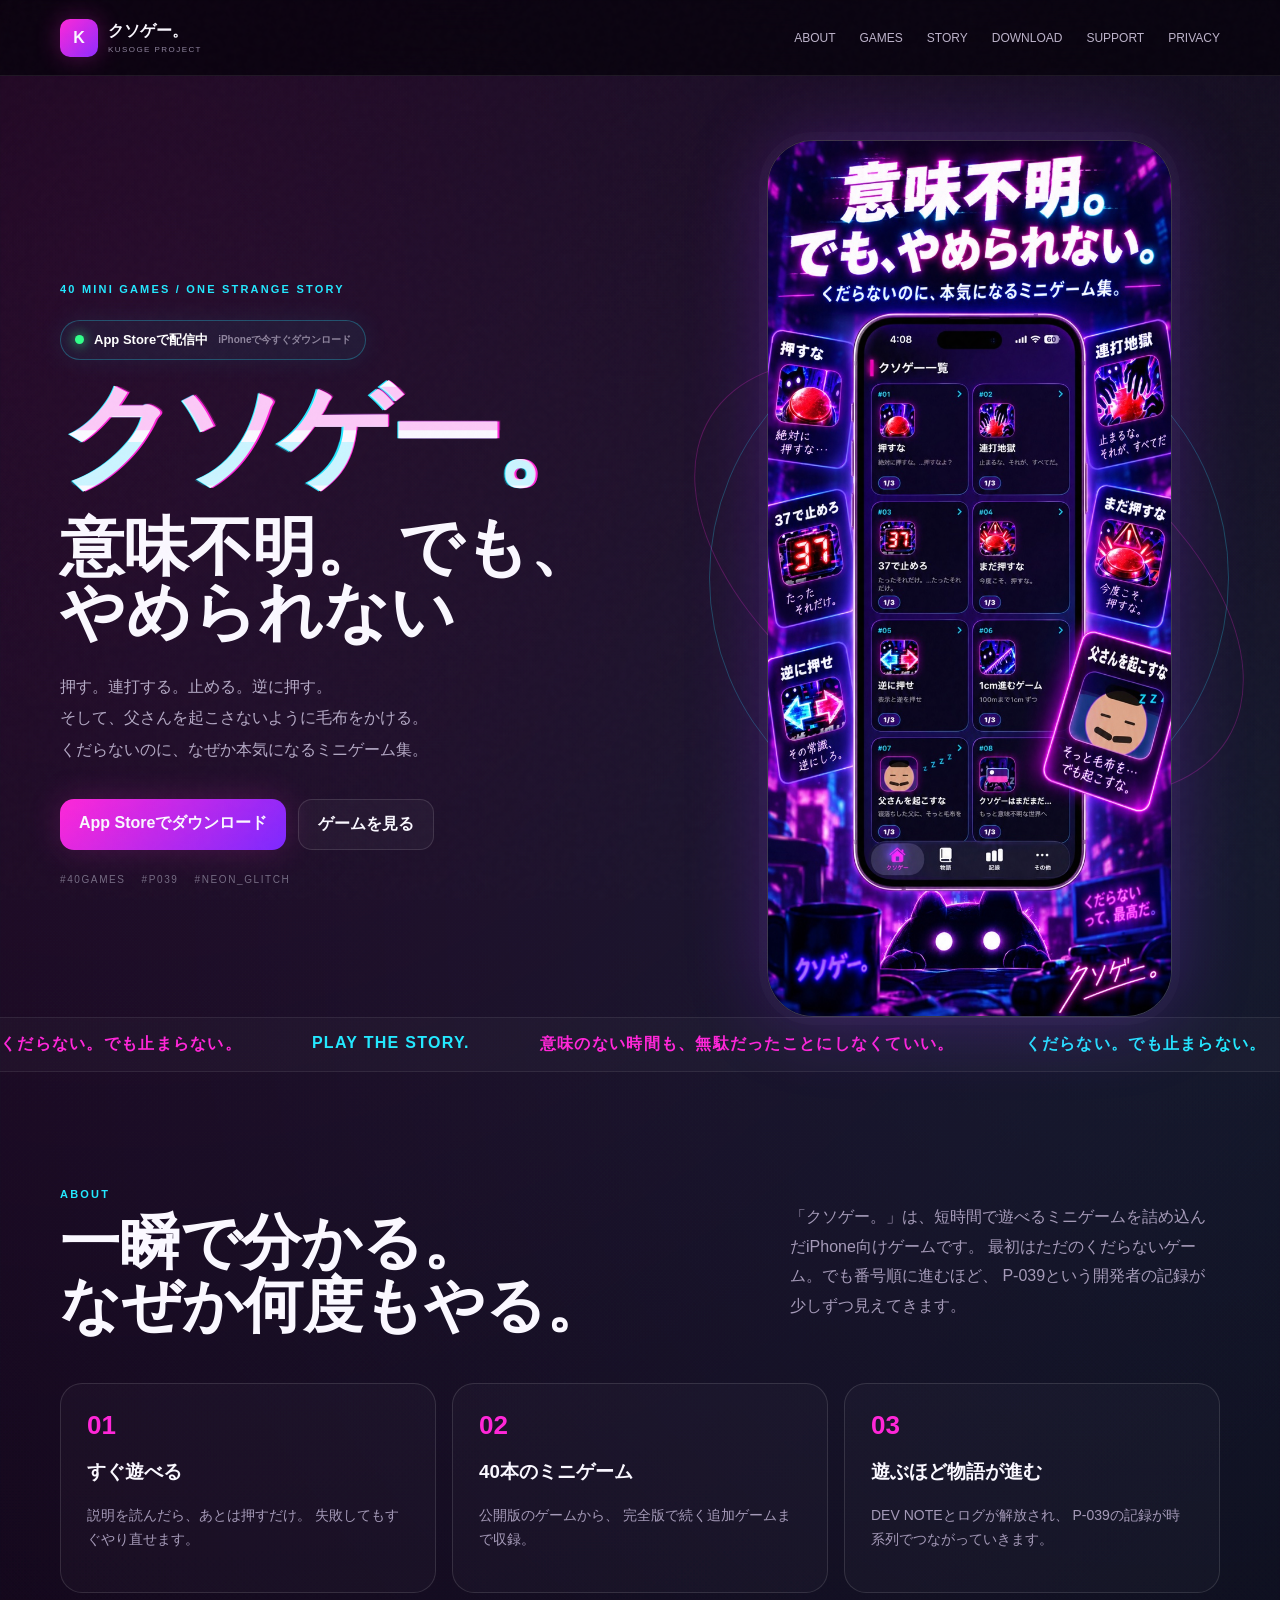
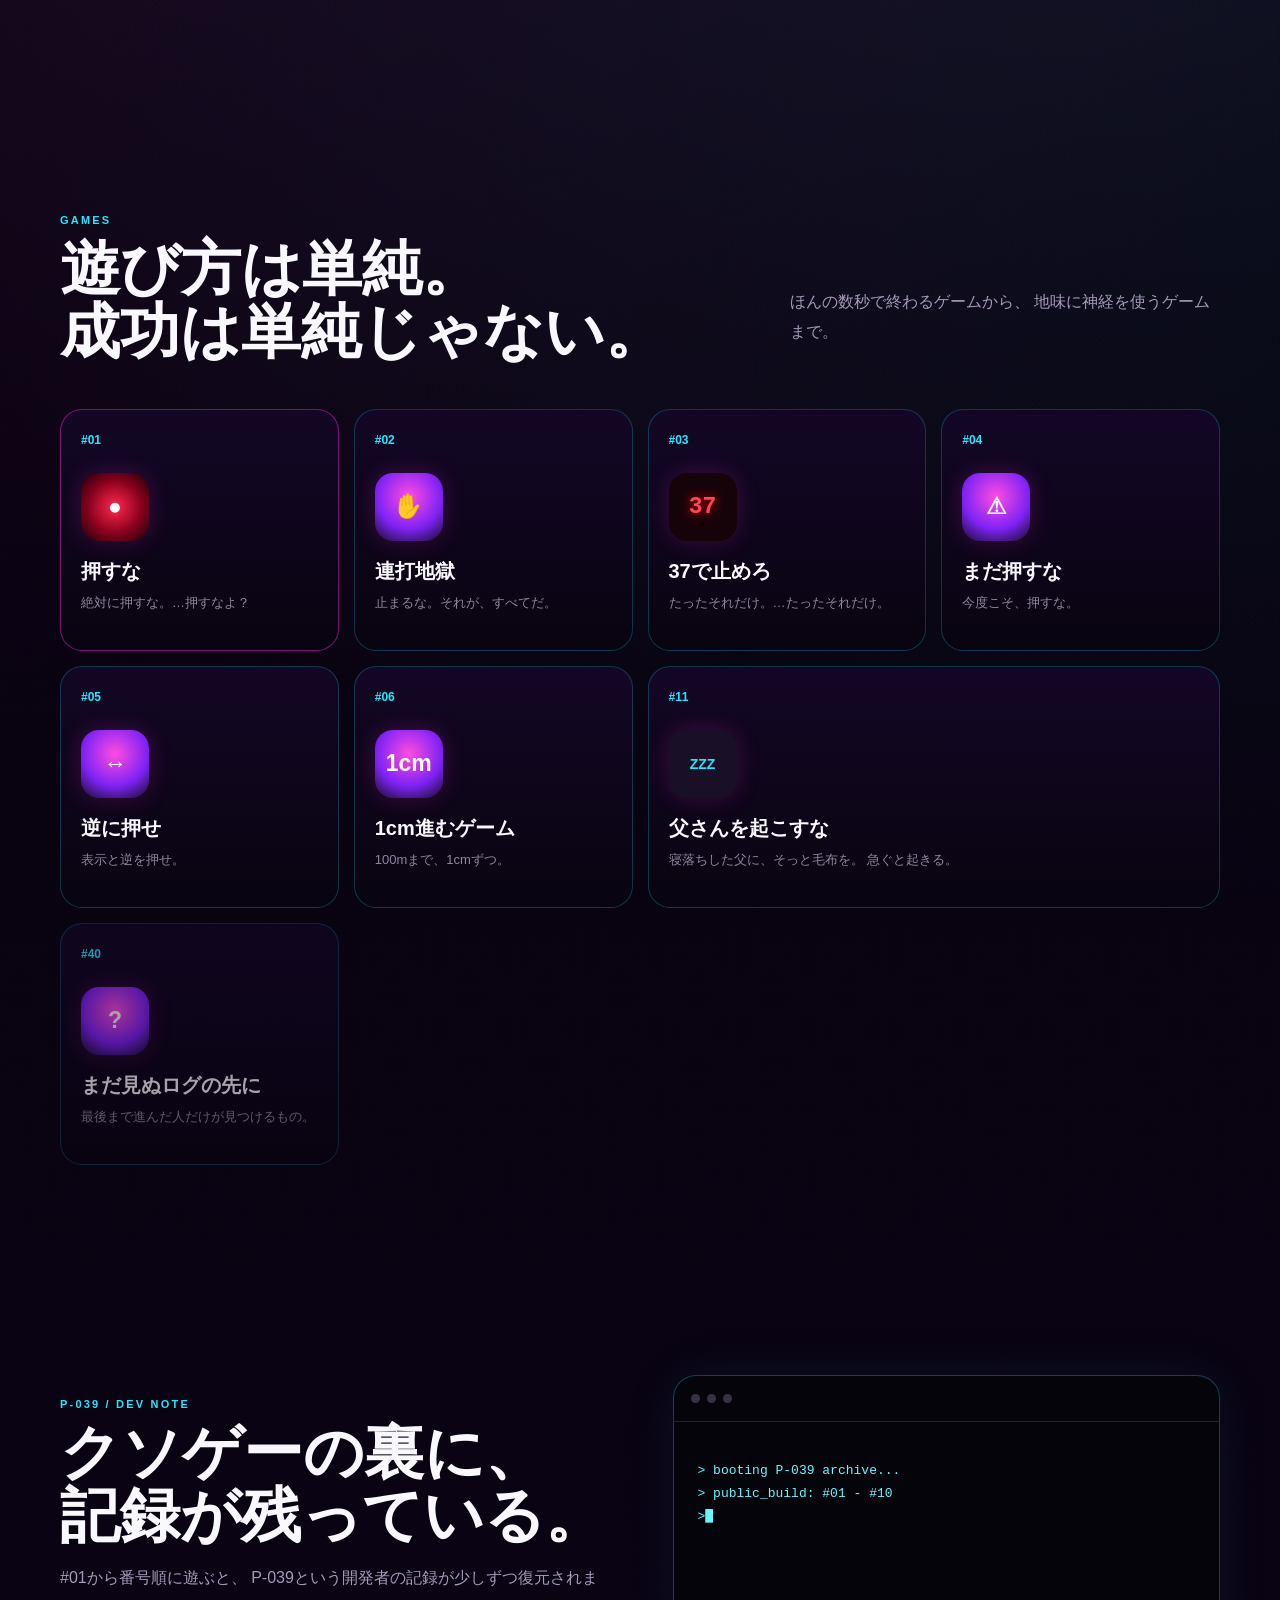
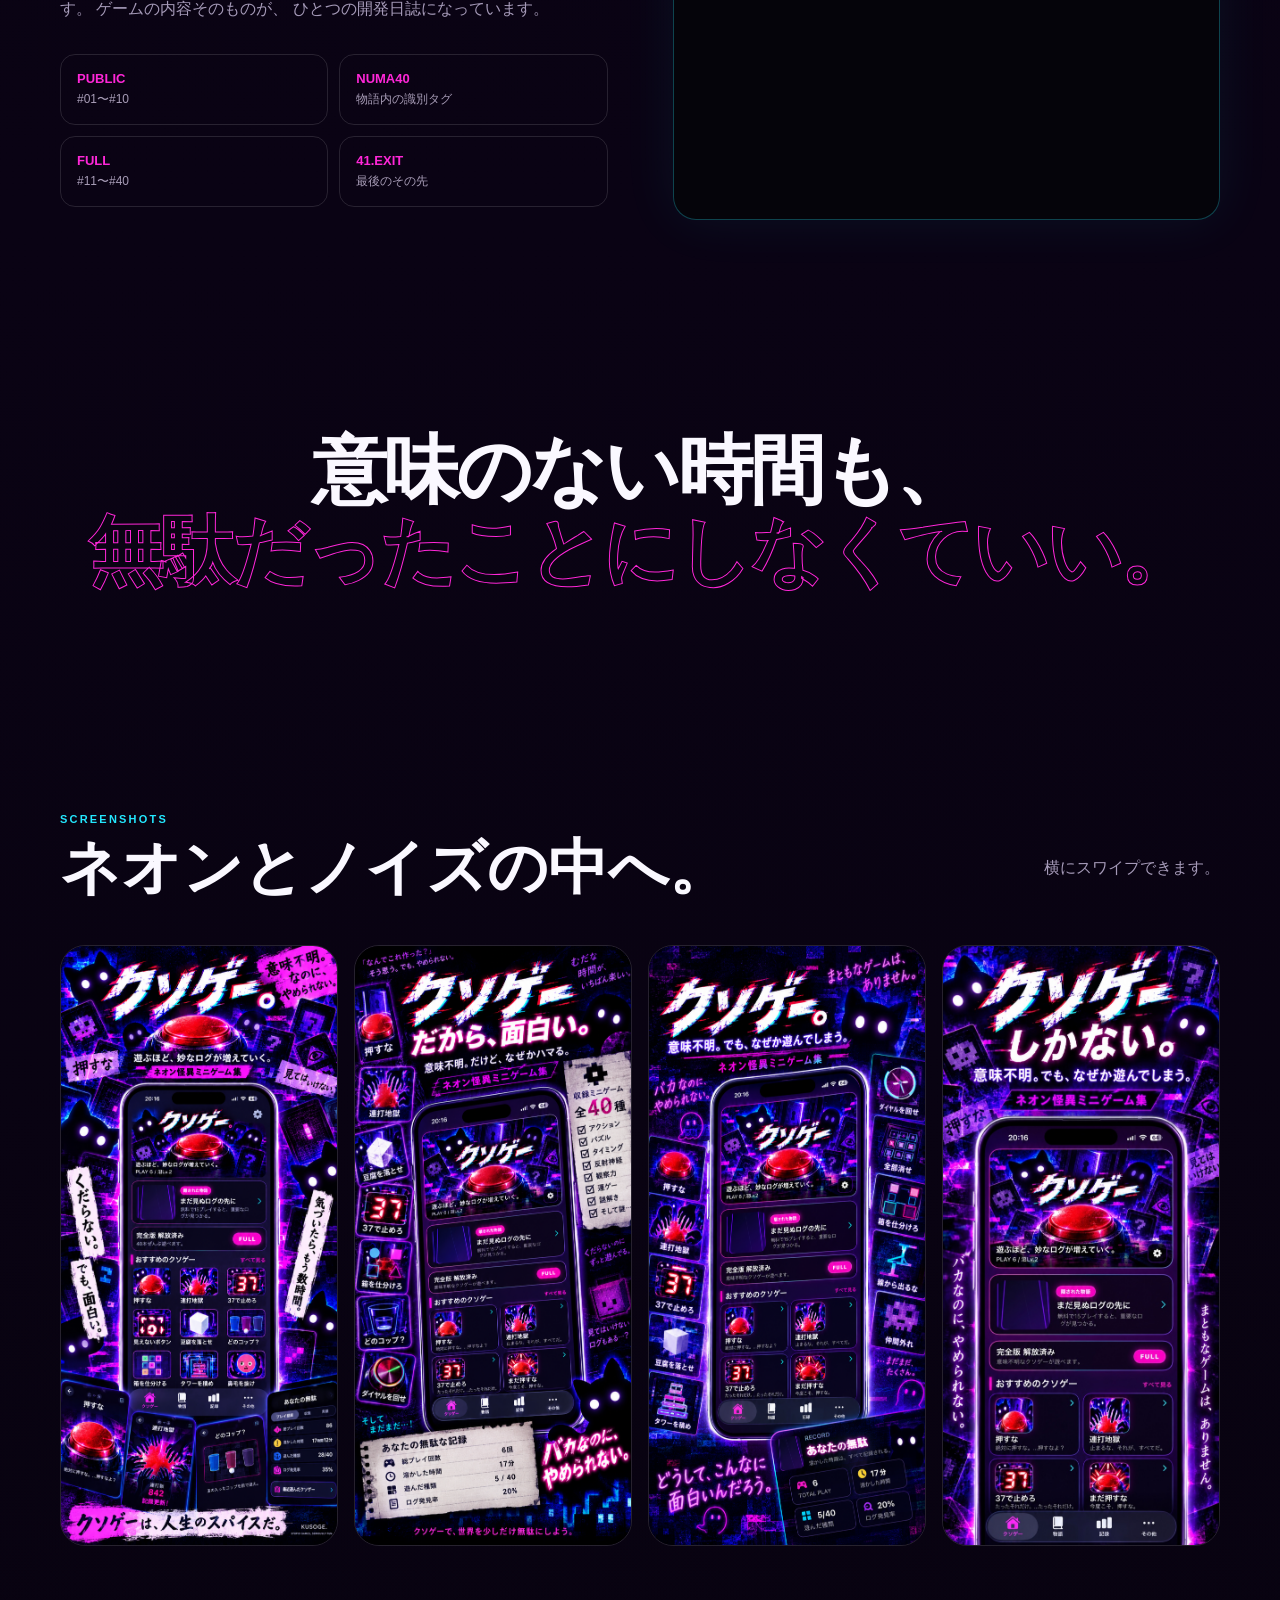
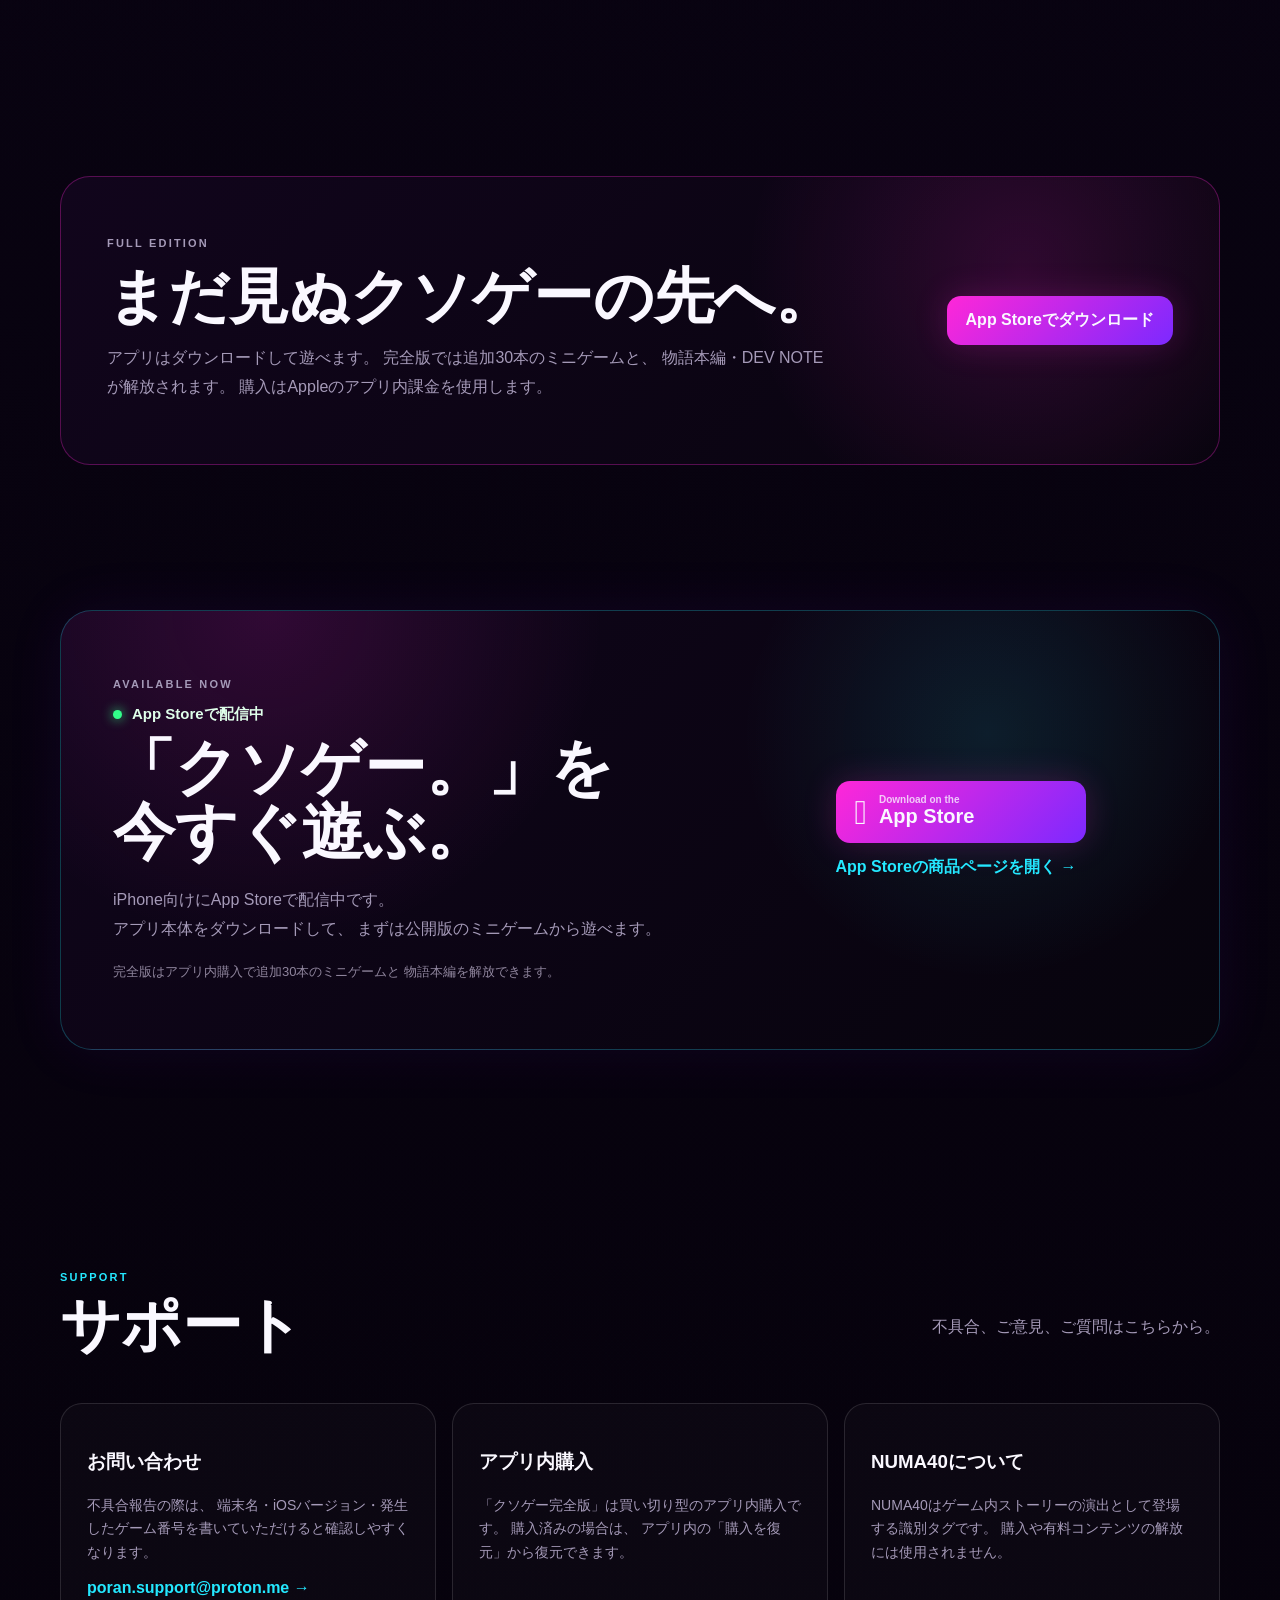
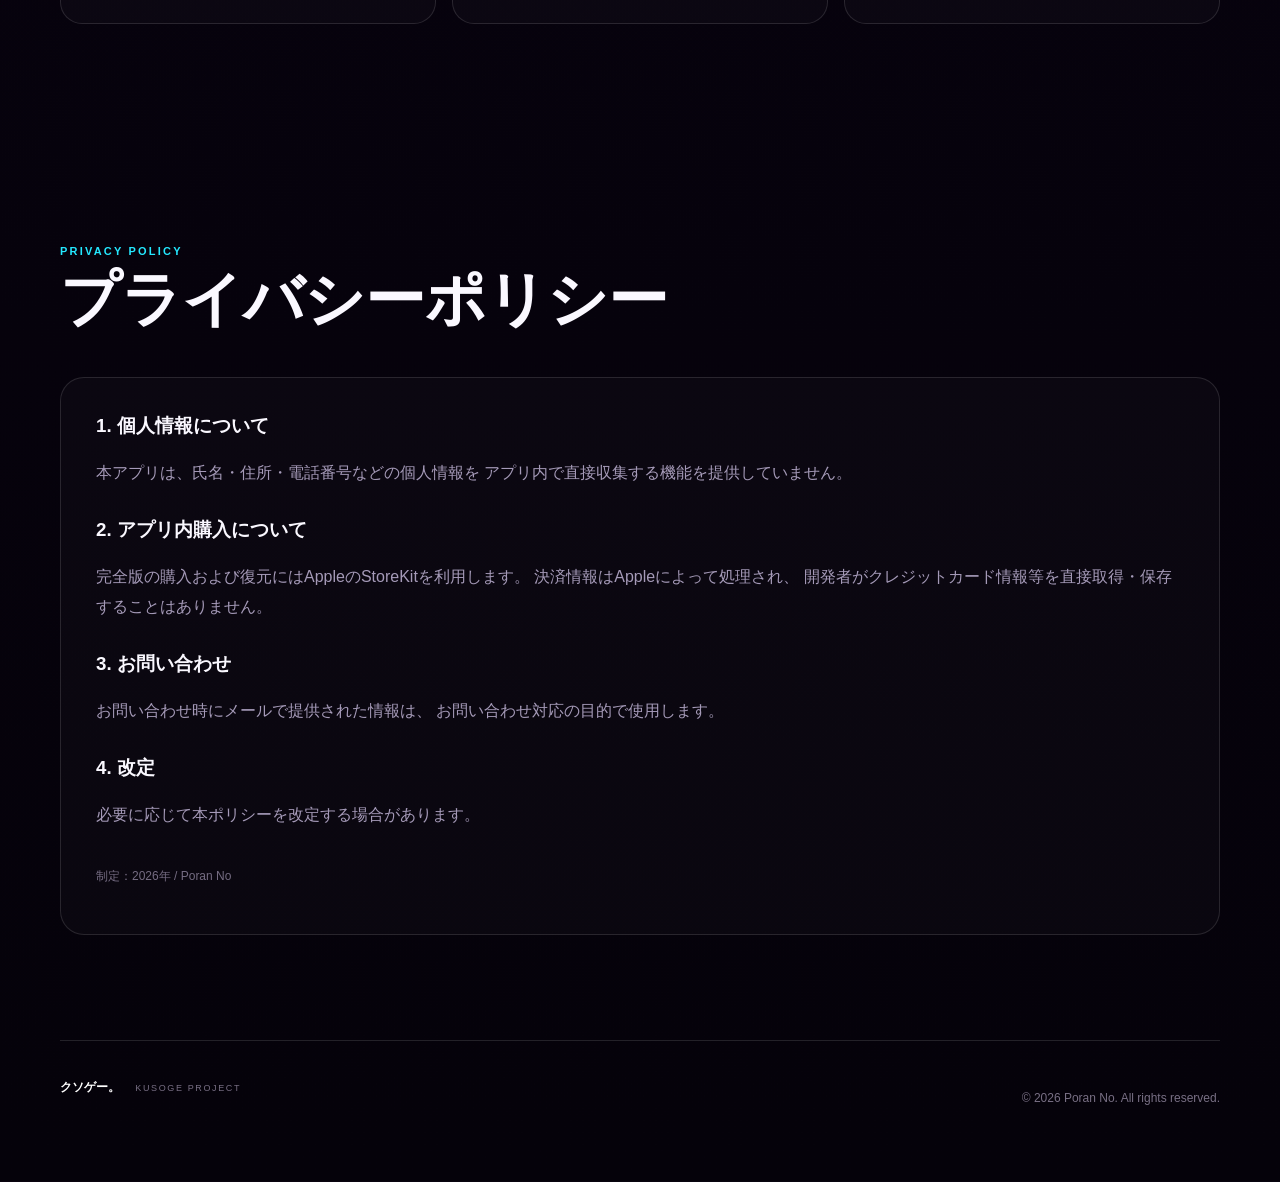
==== commit e8cb2d70: "Update index.html" ====
--- a/index.html
+++ b/index.html
@@ -7,7 +7,7 @@
 
   <meta
     name="description"
-    content="クソゲー。公式サイト。意味不明。なのに、やめられない。40本のミニゲームとP-039の物語。"
+    content="クソゲー。公式サイト。意味不明。でも、やめられない。40本のミニゲームとP-039の物語。"
   >
 
   <meta property="og:title" content="クソゲー。">
@@ -29,17 +29,13 @@
   <div class="scanlines" aria-hidden="true"></div>
 
 
-  <!-- =========================
-       HEADER
-  ========================== -->
+  <!-- HEADER -->
 
   <header class="header">
 
     <a href="#top" class="brand">
 
-      <span class="brand-icon">
-        K
-      </span>
+      <span class="brand-icon">K</span>
 
       <span>
         <strong>クソゲー。</strong>
@@ -76,9 +72,7 @@
   <main id="top">
 
 
-    <!-- =========================
-         HERO
-    ========================== -->
+    <!-- HERO -->
 
     <section class="hero wrap">
 
@@ -118,11 +112,6 @@
         </h1>
 
 
-        <!--
-          ★ 修正部分
-          2行を完全に分離
-        -->
-
         <h2 class="hero-headline">
 
           <span class="hero-headline-main">
@@ -130,7 +119,7 @@
           </span>
 
           <span class="hero-headline-sub">
-            でも、やめられない。
+            でも、やめられない
           </span>
 
         </h2>
@@ -194,39 +183,22 @@
 
 
 
-    <!-- =========================
-         MARQUEE
-    ========================== -->
+    <!-- MARQUEE -->
 
     <section class="marquee">
 
       <div>
-
-        <span>
-          くだらない。でも止まらない。
-        </span>
-
-        <span>
-          PLAY THE STORY.
-        </span>
-
-        <span>
-          意味のない時間も、無駄だったことにしなくていい。
-        </span>
-
-        <span>
-          くだらない。でも止まらない。
-        </span>
-
-      </div>
-
-    </section>
-
-
-
-    <!-- =========================
-         ABOUT
-    ========================== -->
+        <span>くだらない。でも止まらない。</span>
+        <span>PLAY THE STORY.</span>
+        <span>意味のない時間も、無駄だったことにしなくていい。</span>
+        <span>くだらない。でも止まらない。</span>
+      </div>
+
+    </section>
+
+
+
+    <!-- ABOUT -->
 
     <section
       id="about"
@@ -250,12 +222,9 @@
 
 
         <p>
-          「クソゲー。」は、短時間で遊べるミニゲームを
-          詰め込んだiPhone向けゲームです。
-          最初はただのくだらないゲーム。
-          でも番号順に進むほど、
-          P-039という開発者の記録が
-          少しずつ見えてきます。
+          「クソゲー。」は、短時間で遊べるミニゲームを詰め込んだiPhone向けゲームです。
+          最初はただのくだらないゲーム。でも番号順に進むほど、
+          P-039という開発者の記録が少しずつ見えてきます。
         </p>
 
       </div>
@@ -265,64 +234,41 @@
       <div class="feature-grid">
 
         <article>
-
           <b>01</b>
-
-          <h3>
-            すぐ遊べる
-          </h3>
-
+          <h3>すぐ遊べる</h3>
           <p>
             説明を読んだら、あとは押すだけ。
             失敗してもすぐやり直せます。
           </p>
-
-        </article>
-
+        </article>
 
 
         <article>
-
           <b>02</b>
-
-          <h3>
-            40本のミニゲーム
-          </h3>
-
+          <h3>40本のミニゲーム</h3>
           <p>
             公開版のゲームから、
             完全版で続く追加ゲームまで収録。
           </p>
-
-        </article>
-
+        </article>
 
 
         <article>
-
           <b>03</b>
-
-          <h3>
-            遊ぶほど物語が進む
-          </h3>
-
+          <h3>遊ぶほど物語が進む</h3>
           <p>
             DEV NOTEとログが解放され、
-            P-039の記録が時系列で
-            つながっていきます。
-          </p>
-
-        </article>
-
-      </div>
-
-    </section>
-
-
-
-    <!-- =========================
-         GAMES
-    ========================== -->
+            P-039の記録が時系列でつながっていきます。
+          </p>
+        </article>
+
+      </div>
+
+    </section>
+
+
+
+    <!-- GAMES -->
 
     <section
       id="games"
@@ -344,7 +290,6 @@
 
         </div>
 
-
         <p>
           ほんの数秒で終わるゲームから、
           地味に神経を使うゲームまで。
@@ -356,179 +301,81 @@
 
       <div class="game-grid">
 
-
         <article class="game hot">
-
           <span>#01</span>
-
-          <div class="icon red">
-            ●
-          </div>
-
-          <h3>
-            押すな
-          </h3>
-
-          <p>
-            絶対に押すな。…押すなよ？
-          </p>
-
-        </article>
-
+          <div class="icon red">●</div>
+          <h3>押すな</h3>
+          <p>絶対に押すな。…押すなよ？</p>
+        </article>
 
 
         <article class="game">
-
           <span>#02</span>
-
-          <div class="icon">
-            ✋
-          </div>
-
-          <h3>
-            連打地獄
-          </h3>
-
-          <p>
-            止まるな。それが、すべてだ。
-          </p>
-
-        </article>
-
+          <div class="icon">✋</div>
+          <h3>連打地獄</h3>
+          <p>止まるな。それが、すべてだ。</p>
+        </article>
 
 
         <article class="game">
-
           <span>#03</span>
-
-          <div class="icon digits">
-            37
-          </div>
-
-          <h3>
-            37で止めろ
-          </h3>
-
-          <p>
-            たったそれだけ。
-            …たったそれだけ。
-          </p>
-
-        </article>
-
+          <div class="icon digits">37</div>
+          <h3>37で止めろ</h3>
+          <p>たったそれだけ。…たったそれだけ。</p>
+        </article>
 
 
         <article class="game">
-
           <span>#04</span>
-
-          <div class="icon">
-            ⚠
-          </div>
-
-          <h3>
-            まだ押すな
-          </h3>
-
-          <p>
-            今度こそ、押すな。
-          </p>
-
-        </article>
-
+          <div class="icon">⚠</div>
+          <h3>まだ押すな</h3>
+          <p>今度こそ、押すな。</p>
+        </article>
 
 
         <article class="game">
-
           <span>#05</span>
-
-          <div class="icon">
-            ↔
-          </div>
-
-          <h3>
-            逆に押せ
-          </h3>
-
-          <p>
-            表示と逆を押せ。
-          </p>
-
-        </article>
-
+          <div class="icon">↔</div>
+          <h3>逆に押せ</h3>
+          <p>表示と逆を押せ。</p>
+        </article>
 
 
         <article class="game">
-
           <span>#06</span>
-
-          <div class="icon">
-            1cm
-          </div>
-
-          <h3>
-            1cm進むゲーム
-          </h3>
-
-          <p>
-            100mまで、1cmずつ。
-          </p>
-
-        </article>
-
+          <div class="icon">1cm</div>
+          <h3>1cm進むゲーム</h3>
+          <p>100mまで、1cmずつ。</p>
+        </article>
 
 
         <article class="game wide">
-
           <span>#11</span>
-
-          <div class="icon dad">
-            ZZZ
-          </div>
-
-          <h3>
-            父さんを起こすな
-          </h3>
-
-          <p>
-            寝落ちした父に、
-            そっと毛布を。
+          <div class="icon dad">ZZZ</div>
+          <h3>父さんを起こすな</h3>
+          <p>
+            寝落ちした父に、そっと毛布を。
             急ぐと起きる。
           </p>
-
-        </article>
-
+        </article>
 
 
         <article class="game locked">
-
           <span>#40</span>
-
-          <div class="icon">
-            ?
-          </div>
-
-          <h3>
-            まだ見ぬログの先に
-          </h3>
-
-          <p>
-            最後まで進んだ人だけが
-            見つけるもの。
-          </p>
-
-        </article>
-
-
-      </div>
-
-    </section>
-
-
-
-    <!-- =========================
-         STORY
-    ========================== -->
+          <div class="icon">?</div>
+          <h3>まだ見ぬログの先に</h3>
+          <p>
+            最後まで進んだ人だけが見つけるもの。
+          </p>
+        </article>
+
+      </div>
+
+    </section>
+
+
+
+    <!-- STORY -->
 
     <section
       id="story"
@@ -548,8 +395,7 @@
 
         <p class="story-text">
           #01から番号順に遊ぶと、
-          P-039という開発者の記録が
-          少しずつ復元されます。
+          P-039という開発者の記録が少しずつ復元されます。
           ゲームの内容そのものが、
           ひとつの開発日誌になっています。
         </p>
@@ -599,29 +445,20 @@
 
 
 
-    <!-- =========================
-         QUOTE
-    ========================== -->
+    <!-- QUOTE -->
 
     <section class="quote wrap section">
 
       <blockquote>
-
         意味のない時間も、<br>
-
-        <em>
-          無駄だったことにしなくていい。
-        </em>
-
+        <em>無駄だったことにしなくていい。</em>
       </blockquote>
 
     </section>
 
 
 
-    <!-- =========================
-         SCREENSHOTS
-    ========================== -->
+    <!-- SCREENSHOTS -->
 
     <section class="wrap section">
 
@@ -674,9 +511,7 @@
 
 
 
-    <!-- =========================
-         FULL EDITION
-    ========================== -->
+    <!-- PURCHASE -->
 
     <section class="wrap section purchase">
 
@@ -717,9 +552,7 @@
 
 
 
-    <!-- =========================
-         DOWNLOAD
-    ========================== -->
+    <!-- DOWNLOAD -->
 
     <section
       id="download"
@@ -760,8 +593,7 @@
 
 
           <p class="download-note">
-            完全版はアプリ内購入で
-            追加30本のミニゲームと
+            完全版はアプリ内購入で追加30本のミニゲームと
             物語本編を解放できます。
           </p>
 
@@ -778,9 +610,7 @@
             rel="noreferrer"
           >
 
-            <span class="apple-mark">
-              
-            </span>
+            <span class="apple-mark"></span>
 
             <span>
 
@@ -814,9 +644,7 @@
 
 
 
-    <!-- =========================
-         SUPPORT
-    ========================== -->
+    <!-- SUPPORT -->
 
     <section
       id="support"
@@ -837,7 +665,6 @@
 
         </div>
 
-
         <p>
           不具合、ご意見、ご質問はこちらから。
         </p>
@@ -847,7 +674,6 @@
 
 
       <div class="support-grid">
-
 
         <article>
 
@@ -857,9 +683,7 @@
 
           <p>
             不具合報告の際は、
-            端末名・iOSバージョン・
-            発生したゲーム番号を書いていただけると
-            確認しやすくなります。
+            端末名・iOSバージョン・発生したゲーム番号を書いていただけると確認しやすくなります。
           </p>
 
           <a
@@ -872,7 +696,6 @@
         </article>
 
 
-
         <article>
 
           <h3>
@@ -880,15 +703,12 @@
           </h3>
 
           <p>
-            「クソゲー完全版」は
-            買い切り型のアプリ内購入です。
+            「クソゲー完全版」は買い切り型のアプリ内購入です。
             購入済みの場合は、
-            アプリ内の「購入を復元」から
-            復元できます。
-          </p>
-
-        </article>
-
+            アプリ内の「購入を復元」から復元できます。
+          </p>
+
+        </article>
 
 
         <article>
@@ -898,24 +718,19 @@
           </h3>
 
           <p>
-            NUMA40はゲーム内ストーリーの
-            演出として登場する識別タグです。
-            購入や有料コンテンツの解放には
-            使用されません。
-          </p>
-
-        </article>
-
-
-      </div>
-
-    </section>
-
-
-
-    <!-- =========================
-         PRIVACY
-    ========================== -->
+            NUMA40はゲーム内ストーリーの演出として登場する識別タグです。
+            購入や有料コンテンツの解放には使用されません。
+          </p>
+
+        </article>
+
+      </div>
+
+    </section>
+
+
+
+    <!-- PRIVACY -->
 
     <section
       id="privacy"
@@ -939,21 +754,16 @@
       </div>
 
 
-
       <div class="privacy-card">
-
 
         <h3>
           1. 個人情報について
         </h3>
 
         <p>
-          本アプリは、
-          氏名・住所・電話番号などの
-          個人情報をアプリ内で
-          直接収集する機能を提供していません。
-        </p>
-
+          本アプリは、氏名・住所・電話番号などの個人情報を
+          アプリ内で直接収集する機能を提供していません。
+        </p>
 
 
         <h3>
@@ -961,13 +771,10 @@
         </h3>
 
         <p>
-          完全版の購入および復元には
-          AppleのStoreKitを利用します。
+          完全版の購入および復元にはAppleのStoreKitを利用します。
           決済情報はAppleによって処理され、
-          開発者がクレジットカード情報等を
-          直接取得・保存することはありません。
-        </p>
-
+          開発者がクレジットカード情報等を直接取得・保存することはありません。
+        </p>
 
 
         <h3>
@@ -980,14 +787,12 @@
         </p>
 
 
-
         <h3>
           4. 改定
         </h3>
 
         <p>
-          必要に応じて
-          本ポリシーを改定する場合があります。
+          必要に応じて本ポリシーを改定する場合があります。
         </p>
 
 
@@ -999,29 +804,18 @@
 
     </section>
 
-
   </main>
 
 
 
-  <!-- =========================
-       FOOTER
-  ========================== -->
+  <!-- FOOTER -->
 
   <footer class="wrap">
 
     <div>
-
-      <strong>
-        クソゲー。
-      </strong>
-
-      <span>
-        KUSOGE PROJECT
-      </span>
-
+      <strong>クソゲー。</strong>
+      <span>KUSOGE PROJECT</span>
     </div>
-
 
     <p>
       © 2026 Poran No. All rights reserved.
--- a/style.css
+++ b/style.css
@@ -77,15 +77,16 @@
 }
 
 
-/* =========================
-   SCREEN EFFECTS
-========================= */
+/* =====================================
+   NOISE / SCANLINES
+===================================== */
 
 .noise{
   position:fixed;
   inset:0;
   z-index:999;
   pointer-events:none;
+
   opacity:.018;
 
   background-image:url("data:image/svg+xml,%3Csvg xmlns='http://www.w3.org/2000/svg' viewBox='0 0 140 140'%3E%3Cfilter id='n'%3E%3CfeTurbulence type='fractalNoise' baseFrequency='.9' numOctaves='3' stitchTiles='stitch'/%3E%3C/filter%3E%3Crect width='100%25' height='100%25' filter='url(%23n)'/%3E%3C/svg%3E");
@@ -96,6 +97,7 @@
   inset:0;
   z-index:998;
   pointer-events:none;
+
   opacity:.035;
 
   background:
@@ -107,9 +109,9 @@
 }
 
 
-/* =========================
+/* =====================================
    HEADER
-========================= */
+===================================== */
 
 .header{
   position:fixed;
@@ -148,6 +150,7 @@
 .brand-icon{
   width:38px;
   height:38px;
+
   border-radius:10px;
 
   display:grid;
@@ -172,9 +175,11 @@
 
 .brand small{
   display:block;
+
   font-size:8px;
   letter-spacing:.18em;
   color:#8f849d;
+
   margin-top:3px;
 }
 
@@ -195,45 +200,60 @@
 
 .menu{
   display:none;
+
   background:none;
   border:0;
+
   width:42px;
 }
 
 .menu span{
   display:block;
+
   height:2px;
+
   background:white;
+
   margin:6px;
 }
 
 
-/* =========================
+/* =====================================
    HERO
-========================= */
+===================================== */
 
 .hero{
   min-height:100vh;
+
   padding-top:140px;
 
   display:grid;
-  grid-template-columns:1.08fr .92fr;
+
+  grid-template-columns:
+    1.08fr .92fr;
 
   align-items:center;
+
   gap:70px;
 }
 
 .hero h1{
-  font-size:clamp(70px,9vw,132px);
+  font-size:
+    clamp(70px,9vw,132px);
+
   line-height:.84;
+
   letter-spacing:-.075em;
-  margin:18px 0 30px;
-}
-
-
-/* =========================
+
+  margin:
+    18px 0 30px;
+}
+
+
+/* =====================================
    GLITCH
-========================= */
+   ブレを控えめに
+===================================== */
 
 .glitch{
   position:relative;
@@ -248,6 +268,7 @@
   content:attr(data-text);
 
   position:absolute;
+
   left:0;
   top:0;
 
@@ -257,70 +278,113 @@
 }
 
 .glitch::before{
-  transform:translate(1px,-1px);
+  transform:
+    translate(1px,-1px);
+
   color:var(--pink);
-  clip-path:inset(0 0 55% 0);
+
+  clip-path:
+    inset(0 0 55% 0);
 }
 
 .glitch::after{
-  transform:translate(-1px,1px);
+  transform:
+    translate(-1px,1px);
+
   color:var(--cyan);
-  clip-path:inset(55% 0 0 0);
-}
-
-
-/* =========================
-   HERO TEXT
-========================= */
+
+  clip-path:
+    inset(55% 0 0 0);
+}
+
+
+/* =====================================
+   HERO HEADLINE
+===================================== */
 
 .hero h2{
-  font-size:clamp(34px,5vw,68px);
+  font-size:
+    clamp(34px,5vw,68px);
+
   line-height:1.02;
-  margin:0 0 26px;
-}
+
+  margin:
+    0 0 26px;
+}
+
 
 /*
+  ★ここが今回の重要な修正★
+
   「でも、やめられない。」
-  を必ず1行で表示
+  を絶対に途中改行しない
 */
+
 .hero h2 em{
-  display:inline-block;
-
-  white-space:nowrap;
+  display:block;
+
+  width:max-content;
+  max-width:none;
+
+  white-space:nowrap !important;
+
+  word-break:keep-all !important;
+
+  overflow-wrap:normal !important;
+
+  line-break:strict;
 
   font-style:normal;
 
   color:transparent;
 
-  -webkit-text-stroke:1px white;
+  -webkit-text-stroke:
+    1px white;
 
   /*
-    横幅に収まりやすいよう
-    2行目だけ少し小さくする
+    文字列全体が横1列に
+    収まりやすいサイズに設定
   */
-  font-size:.72em;
-
-  letter-spacing:-.05em;
-}
+  font-size:
+    clamp(28px,4.4vw,56px);
+
+  line-height:1.06;
+
+  letter-spacing:-.055em;
+}
+
+
+/* =====================================
+   HERO BODY
+===================================== */
 
 .lead{
   color:#b4a9c5;
+
   line-height:1.95;
 }
 
 .actions{
   display:flex;
+
   gap:12px;
+
   flex-wrap:wrap;
-  margin:34px 0 24px;
+
+  margin:
+    34px 0 24px;
 }
 
 .button{
-  padding:14px 19px;
+  padding:
+    14px 19px;
+
   border-radius:14px;
+
   font-weight:800;
 
   display:inline-flex;
+
   justify-content:center;
 }
 
@@ -337,39 +401,53 @@
 }
 
 .secondary{
-  border:1px solid var(--line);
-  background:rgba(255,255,255,.035);
+  border:
+    1px solid var(--line);
+
+  background:
+    rgba(255,255,255,.035);
 }
 
 .chips{
   display:flex;
+
   gap:16px;
+
   flex-wrap:wrap;
 
   font-size:10px;
+
   letter-spacing:.16em;
+
   color:#756b83;
 }
 
 
-/* =========================
+/* =====================================
    HERO ART
-========================= */
+===================================== */
 
 .hero-art{
   position:relative;
+
   display:grid;
+
   place-items:center;
 }
 
 .phone{
-  width:min(405px,82vw);
-  aspect-ratio:1242/2688;
+  width:
+    min(405px,82vw);
+
+  aspect-ratio:
+    1242/2688;
 
   border-radius:46px;
+
   overflow:hidden;
 
   position:relative;
+
   z-index:2;
 
   border:
@@ -382,7 +460,9 @@
 
 .phone img{
   width:100%;
+
   height:100%;
+
   object-fit:cover;
 }
 
@@ -397,38 +477,46 @@
 
 .halo1{
   width:520px;
+
   height:520px;
-  animation:rot 16s linear infinite;
+
+  animation:
+    rot 16s linear infinite;
 }
 
 .halo2{
   width:610px;
+
   height:350px;
 
-  transform:rotate(32deg);
+  transform:
+    rotate(32deg);
 
   border-color:
     rgba(255,39,216,.24);
 
-  animation:rot2 19s linear infinite;
+  animation:
+    rot2 19s linear infinite;
 }
 
 @keyframes rot{
   to{
-    transform:rotate(360deg);
+    transform:
+      rotate(360deg);
   }
 }
 
 @keyframes rot2{
   to{
-    transform:rotate(392deg);
-  }
-}
-
-
-/* =========================
+    transform:
+      rotate(392deg);
+  }
+}
+
+
+/* =====================================
    MARQUEE
-========================= */
+===================================== */
 
 .marquee{
   overflow:hidden;
@@ -442,6 +530,7 @@
 
 .marquee div{
   display:flex;
+
   gap:70px;
 
   white-space:nowrap;
@@ -449,6 +538,7 @@
   padding:16px 0;
 
   font-weight:900;
+
   letter-spacing:.08em;
 
   animation:
@@ -465,46 +555,59 @@
 
 @keyframes scroll{
   to{
-    transform:translateX(-50%);
-  }
-}
-
-
-/* =========================
+    transform:
+      translateX(-50%);
+  }
+}
+
+
+/* =====================================
    SECTION TITLE
-========================= */
+===================================== */
 
 .section-title{
   display:flex;
+
   align-items:end;
+
   justify-content:space-between;
 
   gap:45px;
+
   margin-bottom:46px;
 }
 
 .section-title h2,
 .story h2,
 .purchase h2{
-  font-size:clamp(34px,5vw,60px);
+  font-size:
+    clamp(34px,5vw,60px);
+
   line-height:1.05;
-  margin:10px 0 0;
+
+  margin:
+    10px 0 0;
 }
 
 .section-title > p{
   max-width:430px;
+
   color:var(--muted);
+
   line-height:1.85;
 }
 
 
-/* =========================
+/* =====================================
    FEATURES
-========================= */
+===================================== */
 
 .feature-grid{
   display:grid;
-  grid-template-columns:repeat(3,1fr);
+
+  grid-template-columns:
+    repeat(3,1fr);
+
   gap:16px;
 }
 
@@ -523,29 +626,36 @@
 
 .feature-grid b{
   color:var(--pink);
+
   font-size:26px;
 }
 
 .feature-grid p,
 .support-grid p{
   color:var(--muted);
+
   line-height:1.7;
+
   font-size:14px;
 }
 
 
-/* =========================
+/* =====================================
    GAMES
-========================= */
+===================================== */
 
 .game-grid{
   display:grid;
-  grid-template-columns:repeat(4,1fr);
+
+  grid-template-columns:
+    repeat(4,1fr);
+
   gap:15px;
 }
 
 .game{
   min-height:242px;
+
   padding:20px;
 
   border:
@@ -561,6 +671,7 @@
     );
 
   position:relative;
+
   overflow:hidden;
 }
 
@@ -579,19 +690,24 @@
 
 .game > span{
   color:var(--cyan);
+
   font-size:12px;
+
   font-weight:900;
 }
 
 .icon{
   width:68px;
+
   height:68px;
 
   border-radius:18px;
 
-  margin:25px 0 17px;
+  margin:
+    25px 0 17px;
 
   display:grid;
+
   place-items:center;
 
   background:
@@ -603,6 +719,7 @@
     );
 
   font-weight:900;
+
   font-size:23px;
 
   box-shadow:
@@ -623,7 +740,9 @@
 
 .digits{
   font-family:monospace;
+
   color:#ff4557;
+
   background:#16030a;
 
   text-shadow:
@@ -632,45 +751,59 @@
 
 .dad{
   font-size:14px;
+
   background:#191027;
+
   color:var(--cyan);
 }
 
 .game h3{
   font-size:20px;
-  margin:0 0 8px;
+
+  margin:
+    0 0 8px;
 }
 
 .game p{
   margin:0;
+
   color:#91869f;
+
   line-height:1.6;
+
   font-size:13px;
 }
 
 
-/* =========================
+/* =====================================
    STORY
-========================= */
+===================================== */
 
 .story{
   display:grid;
-  grid-template-columns:1fr 1fr;
+
+  grid-template-columns:
+    1fr 1fr;
 
   gap:65px;
+
   align-items:center;
 }
 
 .story-text{
   color:var(--muted);
+
   line-height:1.9;
 }
 
 .steps{
   display:grid;
-  grid-template-columns:1fr 1fr;
+
+  grid-template-columns:
+    1fr 1fr;
 
   gap:11px;
+
   margin-top:30px;
 }
 
@@ -685,21 +818,26 @@
 
 .steps strong{
   display:block;
+
   color:var(--pink);
+
   font-size:13px;
 }
 
 .steps span{
   display:block;
+
   color:#a89db7;
+
   font-size:12px;
+
   margin-top:5px;
 }
 
 
-/* =========================
+/* =====================================
    TERMINAL
-========================= */
+===================================== */
 
 .terminal{
   min-height:445px;
@@ -710,6 +848,7 @@
     1px solid rgba(36,232,255,.28);
 
   border-radius:23px;
+
   overflow:hidden;
 
   box-shadow:
@@ -723,14 +862,18 @@
     1px solid var(--line);
 
   display:flex;
+
   align-items:center;
 
   gap:7px;
-  padding:0 17px;
+
+  padding:
+    0 17px;
 }
 
 .terminal-top i{
   width:9px;
+
   height:9px;
 
   border-radius:50%;
@@ -740,31 +883,39 @@
 
 .terminal pre{
   white-space:pre-wrap;
+
   color:#69f7ff;
+
   line-height:1.8;
+
   font-size:13px;
+
   padding:24px;
 }
 
 
-/* =========================
+/* =====================================
    QUOTE
-========================= */
+===================================== */
 
 .quote blockquote{
   text-align:center;
+
   margin:0;
 
   font-size:
     clamp(32px,6vw,75px);
 
   line-height:1.08;
+
   font-weight:900;
+
   letter-spacing:-.04em;
 }
 
 .quote em{
   font-style:normal;
+
   color:transparent;
 
   -webkit-text-stroke:
@@ -772,12 +923,13 @@
 }
 
 
-/* =========================
+/* =====================================
    SCREENSHOTS
-========================= */
+===================================== */
 
 .shots{
   display:grid;
+
   grid-auto-flow:column;
 
   grid-auto-columns:
@@ -787,7 +939,8 @@
 
   overflow-x:auto;
 
-  scroll-snap-type:x mandatory;
+  scroll-snap-type:
+    x mandatory;
 
   padding-bottom:20px;
 
@@ -799,7 +952,8 @@
 
   width:100%;
 
-  aspect-ratio:1242/2688;
+  aspect-ratio:
+    1242/2688;
 
   object-fit:cover;
 
@@ -810,9 +964,9 @@
 }
 
 
-/* =========================
+/* =====================================
    PURCHASE
-========================= */
+===================================== */
 
 .purchase-card{
   padding:46px;
@@ -823,7 +977,9 @@
   border-radius:30px;
 
   display:flex;
+
   align-items:center;
+
   justify-content:space-between;
 
   gap:30px;
@@ -843,30 +999,36 @@
 
 .purchase-card p{
   color:var(--muted);
+
   line-height:1.8;
+
   max-width:720px;
 }
 
 
-/* =========================
+/* =====================================
    SUPPORT
-========================= */
+===================================== */
 
 .support-grid{
   display:grid;
-  grid-template-columns:repeat(3,1fr);
+
+  grid-template-columns:
+    repeat(3,1fr);
+
   gap:16px;
 }
 
 .text-link{
   color:var(--cyan);
+
   font-weight:800;
 }
 
 
-/* =========================
+/* =====================================
    PRIVACY
-========================= */
+===================================== */
 
 .privacy-card{
   padding:35px;
@@ -890,58 +1052,71 @@
 
 .privacy-card p{
   color:var(--muted);
+
   line-height:1.85;
 }
 
 .policy-date{
-  margin-top:35px !important;
-  color:#756c82 !important;
+  margin-top:
+    35px !important;
+
+  color:
+    #756c82 !important;
+
   font-size:12px;
 }
 
 
-/* =========================
+/* =====================================
    FOOTER
-========================= */
+===================================== */
 
 footer{
-  padding:38px 0 65px;
+  padding:
+    38px 0 65px;
 
   border-top:
     1px solid var(--line);
 
   display:flex;
+
   justify-content:space-between;
 
   color:#786f84;
+
   font-size:12px;
 }
 
 footer strong{
   color:white;
+
   margin-right:12px;
 }
 
 footer span{
   font-size:9px;
+
   letter-spacing:.18em;
 }
 
 
-/* =========================
+/* =====================================
    LIVE BADGE
-========================= */
+===================================== */
 
 .live-badge{
   display:inline-flex;
+
   align-items:center;
 
   gap:10px;
 
   margin-top:14px;
+
   margin-bottom:10px;
 
-  padding:10px 14px;
+  padding:
+    10px 14px;
 
   border:
     1px solid rgba(36,232,255,.28);
@@ -957,17 +1132,21 @@
   color:white;
 
   font-weight:800;
+
   font-size:13px;
 }
 
 .live-badge small{
   color:#8f859e;
+
   font-size:10px;
+
   font-weight:700;
 }
 
 .live-dot{
   width:9px;
+
   height:9px;
 
   border-radius:50%;
@@ -977,7 +1156,8 @@
   box-shadow:
     0 0 12px rgba(50,255,138,.95);
 
-  flex:0 0 auto;
+  flex:
+    0 0 auto;
 
   animation:
     pulseLive 1.6s ease-in-out infinite;
@@ -997,9 +1177,9 @@
 }
 
 
-/* =========================
+/* =====================================
    DOWNLOAD
-========================= */
+===================================== */
 
 .download-section{
   padding-top:40px;
@@ -1014,9 +1194,12 @@
   border-radius:32px;
 
   display:grid;
-  grid-template-columns:1.35fr .65fr;
+
+  grid-template-columns:
+    1.35fr .65fr;
 
   gap:34px;
+
   align-items:center;
 
   background:
@@ -1046,34 +1229,44 @@
 
   line-height:1.04;
 
-  margin:12px 0 20px;
+  margin:
+    12px 0 20px;
 }
 
 .download-card p{
   color:var(--muted);
+
   line-height:1.85;
 }
 
 .status-line{
   display:flex;
+
   align-items:center;
+
   gap:10px;
+
   margin-top:10px;
 }
 
 .status-line strong{
   color:#dfffea;
+
   font-size:15px;
 }
 
 .download-note{
   font-size:13px;
-  color:#8f859d !important;
+
+  color:
+    #8f859d !important;
 }
 
 .download-actions{
   display:flex;
+
   flex-direction:column;
+
   align-items:flex-start;
 
   gap:14px;
@@ -1081,25 +1274,33 @@
 
 .store-button{
   min-width:250px;
+
   gap:12px;
+
   justify-content:flex-start;
 }
 
 .store-button .apple-mark{
   font-size:34px;
+
   line-height:1;
 }
 
 .store-button span:last-child{
   display:flex;
+
   flex-direction:column;
+
   align-items:flex-start;
+
   line-height:1.05;
 }
 
 .store-button small{
   font-size:10px;
+
   font-weight:700;
+
   opacity:.78;
 }
 
@@ -1108,9 +1309,9 @@
 }
 
 
-/* =========================
+/* =====================================
    TABLET
-========================= */
+===================================== */
 
 @media(max-width:900px){
 
@@ -1120,10 +1321,13 @@
     position:absolute;
 
     top:76px;
+
     left:14px;
+
     right:14px;
 
     flex-direction:column;
+
     align-items:stretch;
 
     padding:18px;
@@ -1146,7 +1350,18 @@
 
   .hero{
     grid-template-columns:1fr;
+
     text-align:center;
+  }
+
+  /*
+    画面中央に
+    「でも、やめられない。」
+    を配置
+  */
+  .hero h2 em{
+    margin-left:auto;
+    margin-right:auto;
   }
 
   .actions,
@@ -1198,21 +1413,12 @@
   .store-button{
     width:100%;
   }
-
-  /*
-    タブレットは横幅が広いので
-    少し大きめでも1行に収める
-  */
-  .hero h2 em{
-    font-size:.8em;
-    white-space:nowrap;
-  }
-}
-
-
-/* =========================
+}
+
+
+/* =====================================
    MOBILE
-========================= */
+===================================== */
 
 @media(max-width:560px){
 
@@ -1225,12 +1431,15 @@
   }
 
   .section{
-    padding:76px 0;
+    padding:
+      76px 0;
   }
 
   .header{
     height:68px;
-    padding:0 15px;
+
+    padding:
+      0 15px;
   }
 
   nav{
@@ -1246,8 +1455,10 @@
   }
 
 
-  /* iPhoneのグリッチを控えめに */
-
+  /*
+    スマホのグリッチは
+    さらに控えめ
+  */
   .glitch{
     text-shadow:
       1px 0 var(--pink),
@@ -1276,20 +1487,30 @@
 
 
   /*
-    重要：
-    「でも、やめられない。」
-    をスマホでも1行固定
+    ★スマホでも絶対1行★
   */
-
   .hero h2 em{
-    display:inline-block;
-    white-space:nowrap;
-
-    font-size:.84em;
-
-    letter-spacing:-.055em;
-  }
-
+    display:block;
+
+    width:max-content;
+
+    max-width:none;
+
+    margin-left:auto;
+    margin-right:auto;
+
+    white-space:nowrap !important;
+
+    word-break:keep-all !important;
+
+    overflow-wrap:normal !important;
+
+    font-size:28px;
+
+    letter-spacing:-.06em;
+
+    line-height:1.08;
+  }
 
   .lead br{
     display:none;
@@ -1317,7 +1538,9 @@
 
   .live-badge{
     flex-wrap:wrap;
+
     justify-content:center;
+
     border-radius:18px;
   }
 
@@ -1335,28 +1558,33 @@
 }
 
 
-/* =========================
-   SMALL MOBILE
-   iPhone SEなど
-========================= */
-
-@media(max-width:390px){
+/* =====================================
+   VERY SMALL PHONE
+===================================== */
+
+@media(max-width:360px){
+
+  .hero h1{
+    font-size:61px;
+  }
 
   .hero h2{
-    font-size:36px;
+    font-size:35px;
   }
 
   .hero h2 em{
-    font-size:.80em;
+    font-size:25px;
+
     letter-spacing:-.065em;
-    white-space:nowrap;
-  }
-}
-
-
-/* =========================
+
+    white-space:nowrap !important;
+  }
+}
+
+
+/* =====================================
    REDUCED MOTION
-========================= */
+===================================== */
 
 @media(prefers-reduced-motion:reduce){
 
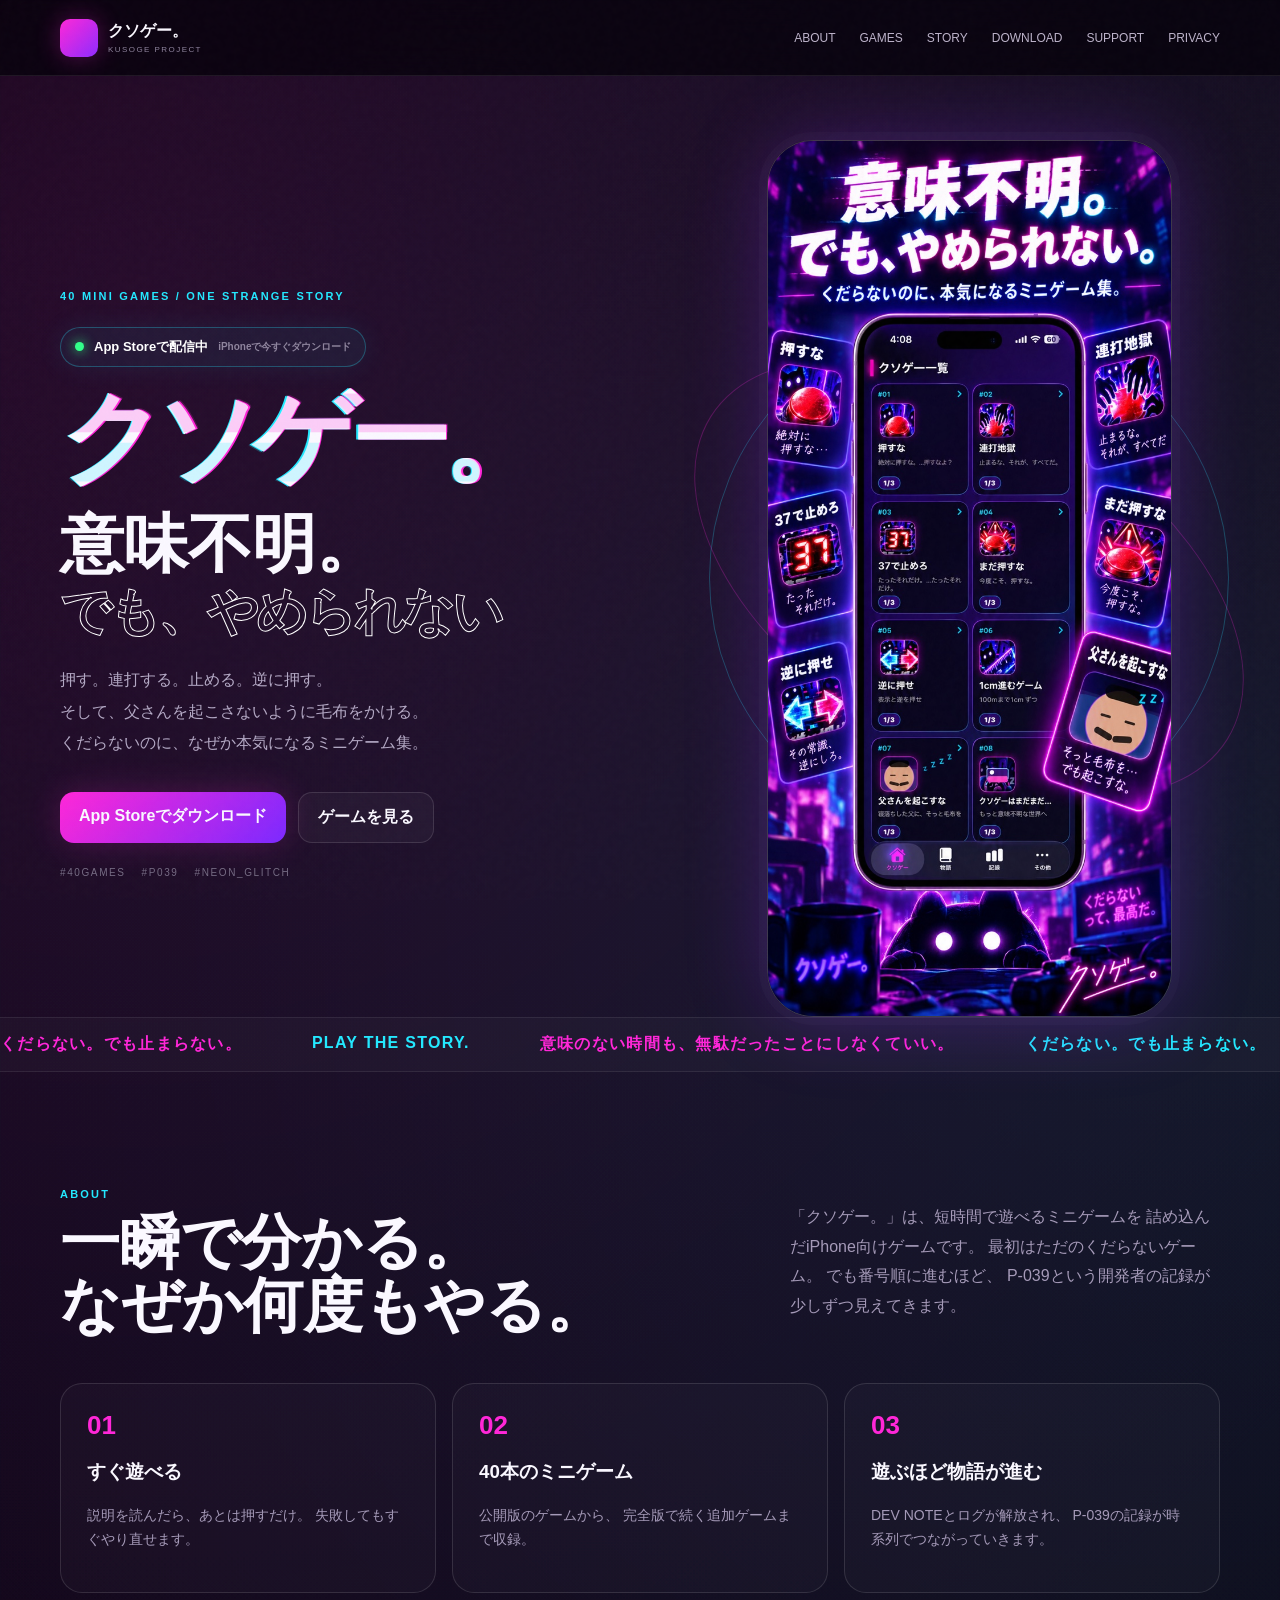
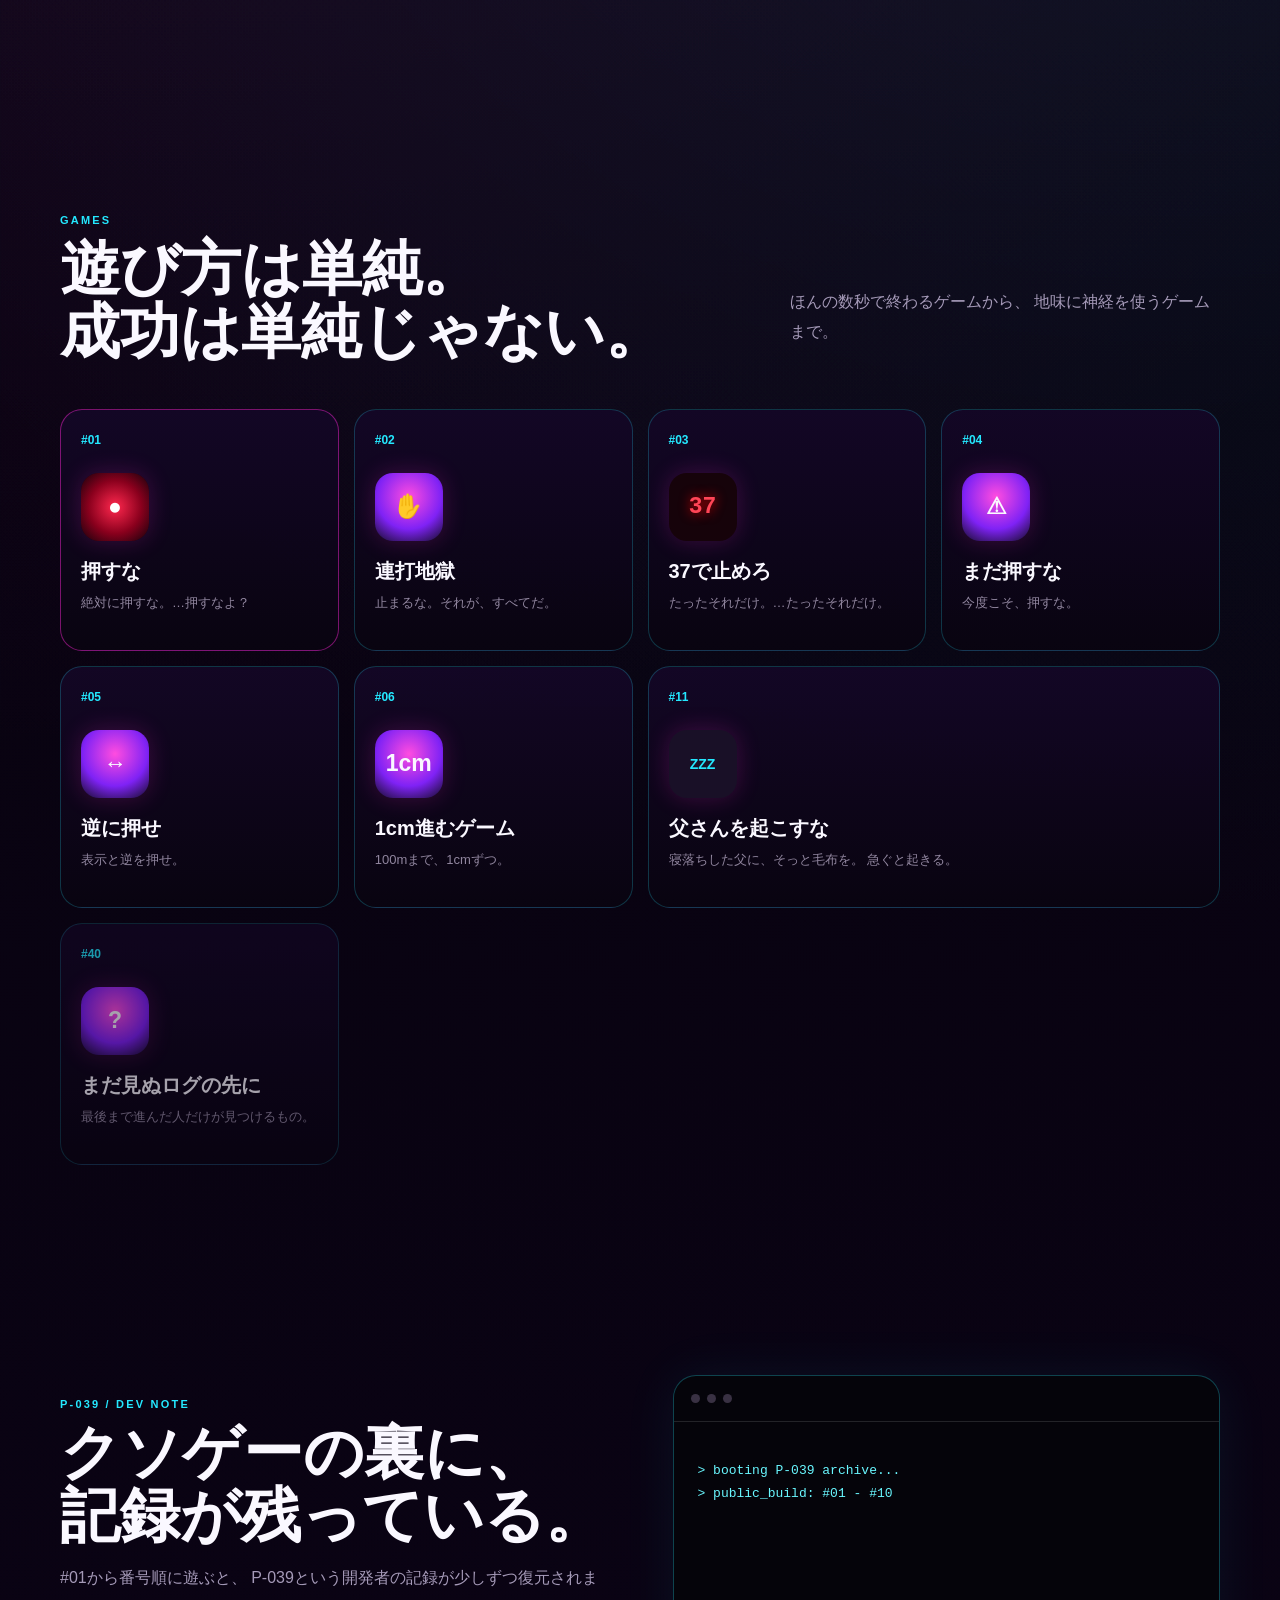
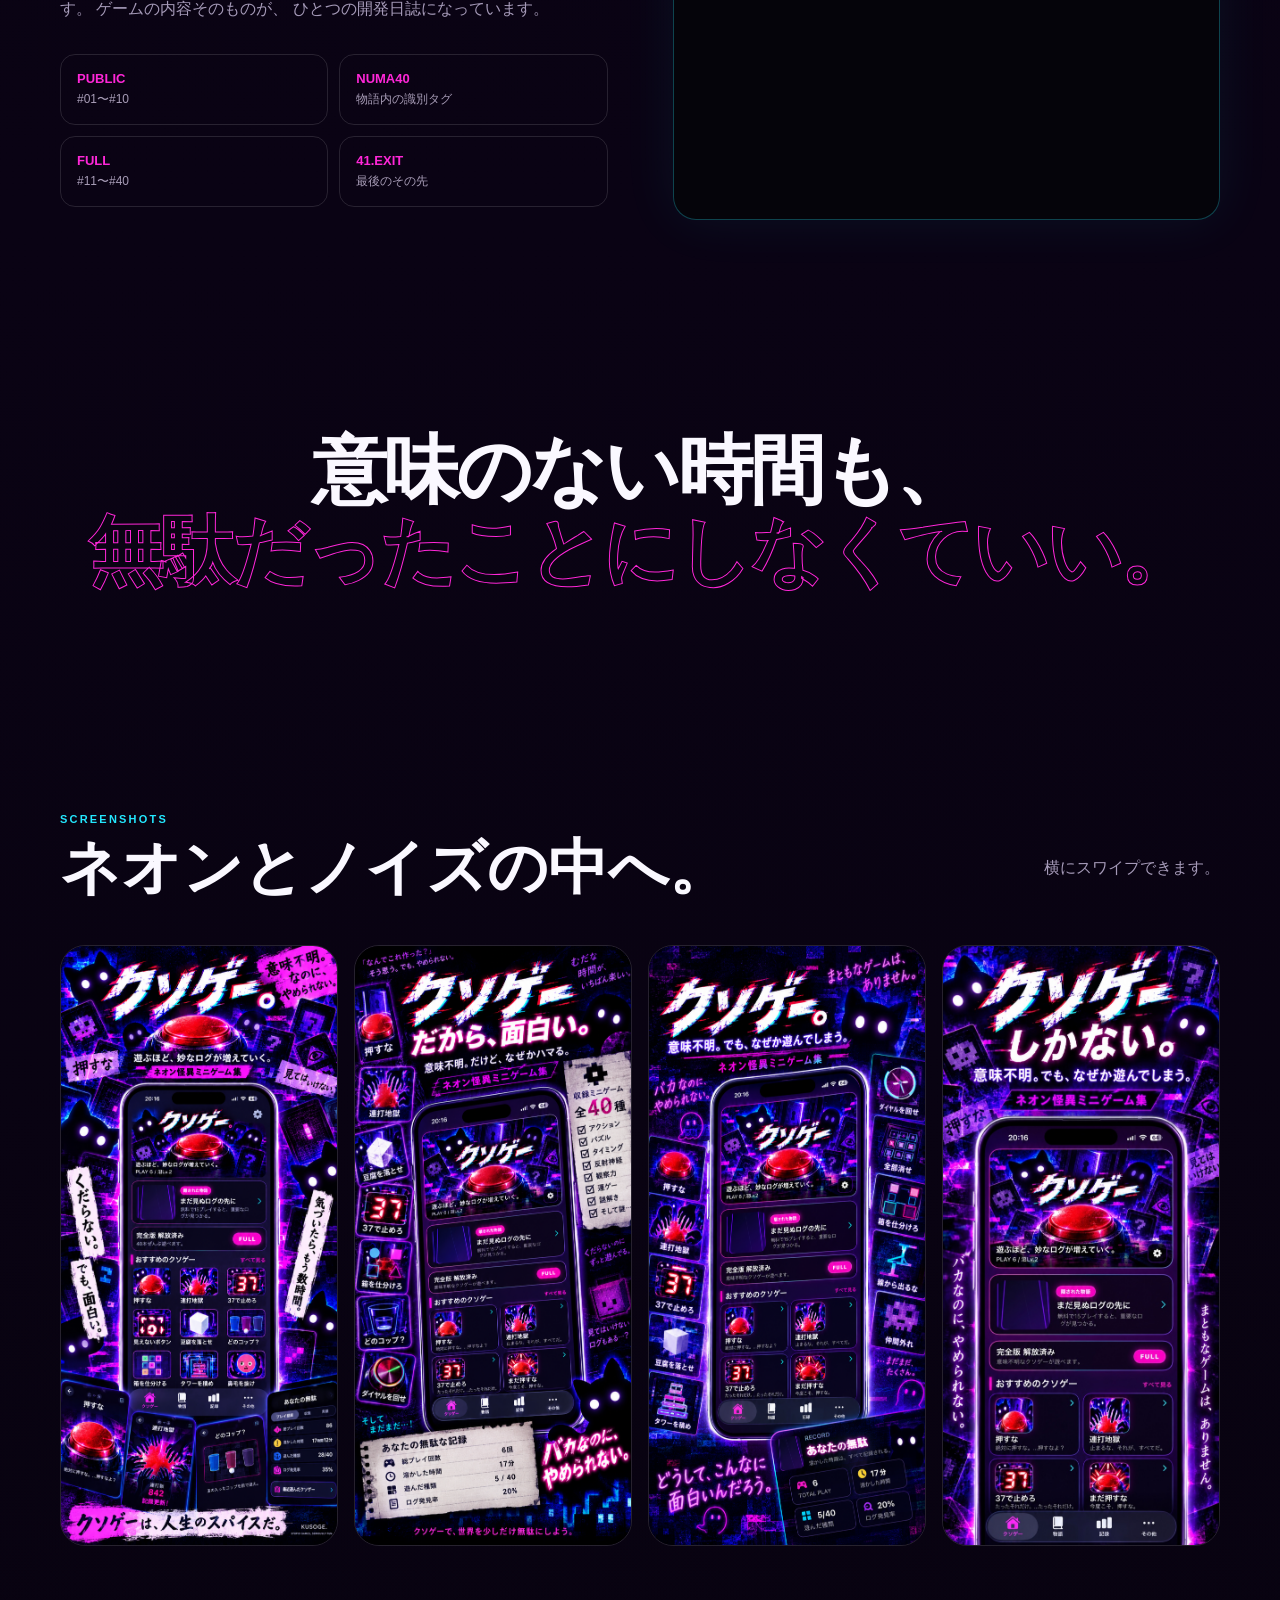
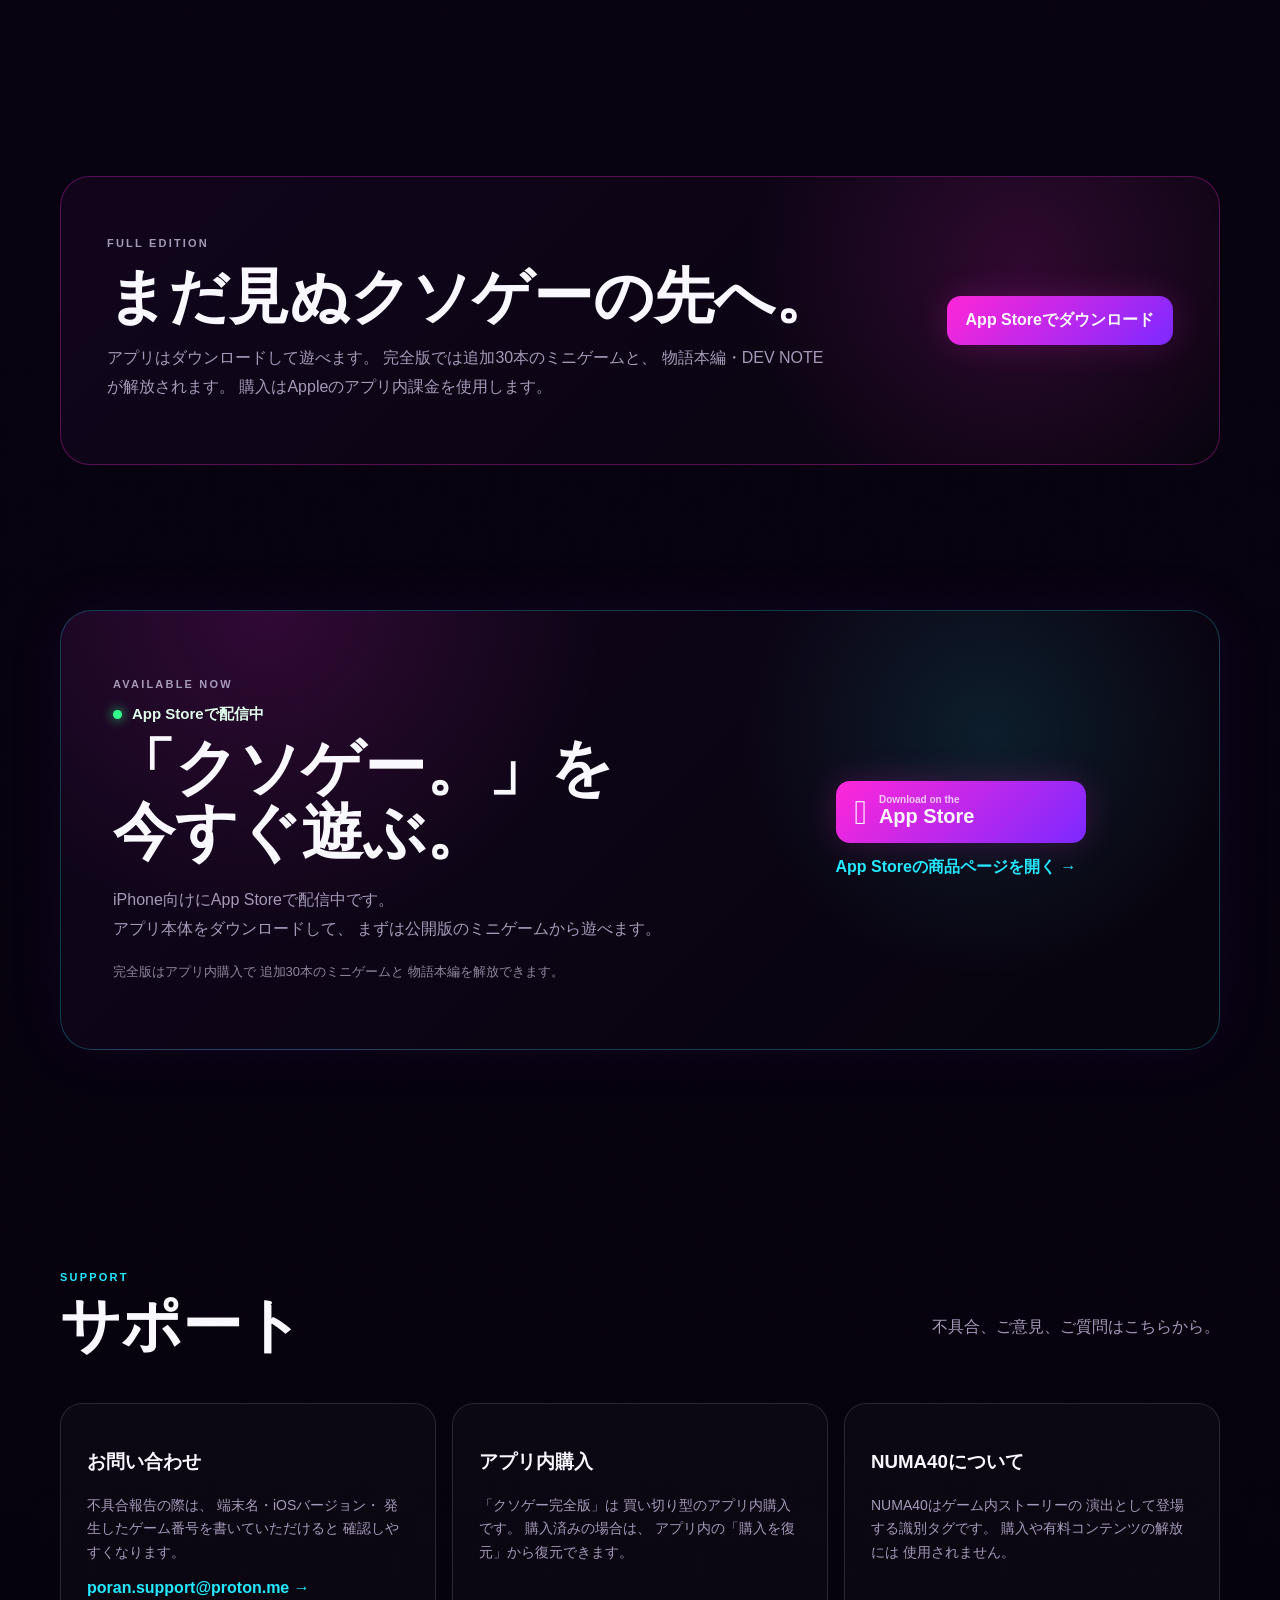
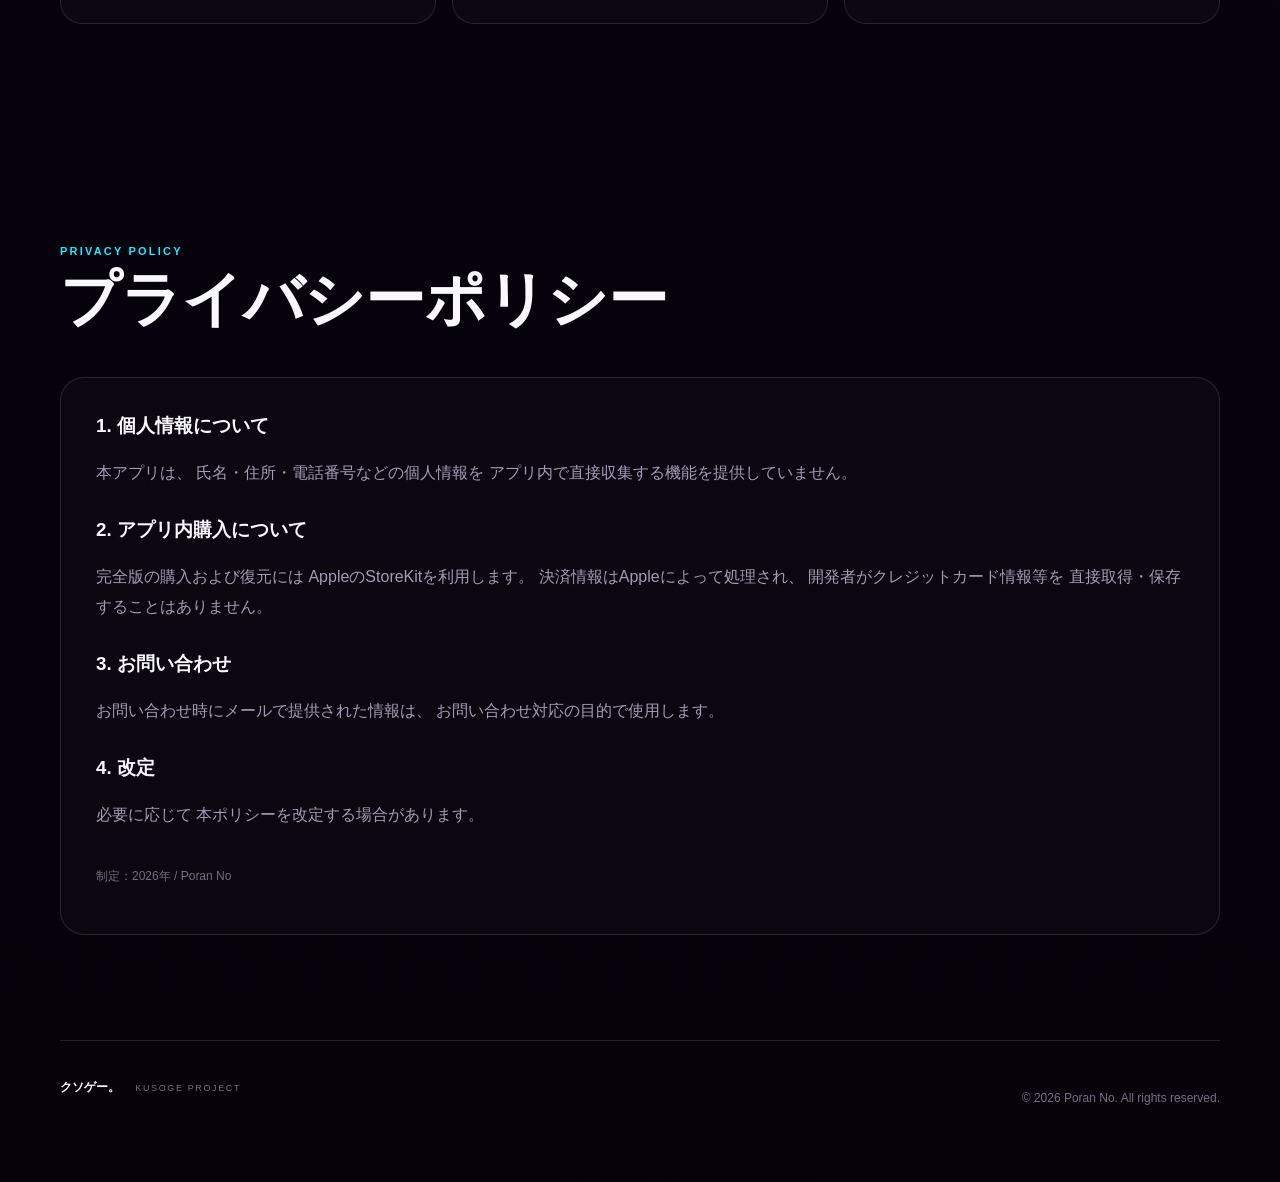
==== commit 458efef7: "Update index.html" ====
--- a/index.html
+++ b/index.html
@@ -1,8 +1,14 @@
 <!doctype html>
 <html lang="ja">
+
 <head>
   <meta charset="utf-8">
-  <meta name="viewport" content="width=device-width, initial-scale=1">
+
+  <meta
+    name="viewport"
+    content="width=device-width, initial-scale=1, viewport-fit=cover"
+  >
+
   <meta name="theme-color" content="#08020f">
 
   <meta
@@ -10,34 +16,49 @@
     content="クソゲー。公式サイト。意味不明。でも、やめられない。40本のミニゲームとP-039の物語。"
   >
 
+  <!-- OGP -->
   <meta property="og:title" content="クソゲー。">
   <meta
     property="og:description"
     content="くだらないのに、本気になる。40本のクソゲーと謎の物語。"
   >
   <meta property="og:type" content="website">
-  <meta property="og:image" content="hero.jpg">
+  <meta property="og:image" content="app-icon.jpg">
+
+  <!-- ICON -->
+  <link rel="icon" href="app-icon.jpg" type="image/jpeg">
+  <link rel="shortcut icon" href="app-icon.jpg">
+  <link rel="apple-touch-icon" href="app-icon.jpg">
 
   <title>クソゲー。 | KUSOGE PROJECT</title>
 
   <link rel="stylesheet" href="style.css">
 </head>
 
+
 <body>
 
   <div class="noise" aria-hidden="true"></div>
   <div class="scanlines" aria-hidden="true"></div>
 
 
-  <!-- HEADER -->
+  <!-- =========================
+       HEADER
+  ========================== -->
 
   <header class="header">
 
     <a href="#top" class="brand">
 
-      <span class="brand-icon">K</span>
-
-      <span>
+      <span class="brand-icon">
+        <img
+          src="app-icon.jpg"
+          alt=""
+          aria-hidden="true"
+        >
+      </span>
+
+      <span class="brand-copy">
         <strong>クソゲー。</strong>
         <small>KUSOGE PROJECT</small>
       </span>
@@ -47,6 +68,7 @@
 
     <button
       class="menu"
+      type="button"
       aria-label="メニュー"
       aria-expanded="false"
     >
@@ -57,12 +79,19 @@
 
 
     <nav>
+
       <a href="#about">ABOUT</a>
+
       <a href="#games">GAMES</a>
+
       <a href="#story">STORY</a>
+
       <a href="#download">DOWNLOAD</a>
+
       <a href="#support">SUPPORT</a>
+
       <a href="#privacy">PRIVACY</a>
+
     </nav>
 
   </header>
@@ -72,7 +101,9 @@
   <main id="top">
 
 
-    <!-- HERO -->
+    <!-- =========================
+         HERO
+    ========================== -->
 
     <section class="hero wrap">
 
@@ -93,7 +124,7 @@
 
           <span class="live-dot"></span>
 
-          <span>
+          <span class="live-main">
             App Storeで配信中
           </span>
 
@@ -103,6 +134,9 @@
 
         </a>
 
+
+
+        <!-- クソゲー。は必ず1行 -->
 
         <h1
           class="glitch"
@@ -112,6 +146,9 @@
         </h1>
 
 
+
+        <!-- 必ずこの2行 -->
+
         <h2 class="hero-headline">
 
           <span class="hero-headline-main">
@@ -125,11 +162,17 @@
         </h2>
 
 
+
         <p class="lead">
+
           押す。連打する。止める。逆に押す。<br>
+
           そして、父さんを起こさないように毛布をかける。<br>
+
           くだらないのに、なぜか本気になるミニゲーム集。
-        </p>
+
+        </p>
+
 
 
         <div class="actions">
@@ -143,6 +186,7 @@
             App Storeでダウンロード
           </a>
 
+
           <a
             class="button secondary"
             href="#games"
@@ -153,10 +197,15 @@
         </div>
 
 
+
         <div class="chips">
+
           <span>#40GAMES</span>
+
           <span>#P039</span>
+
           <span>#NEON_GLITCH</span>
+
         </div>
 
       </div>
@@ -165,8 +214,16 @@
 
       <div class="hero-art">
 
-        <div class="halo halo1"></div>
-        <div class="halo halo2"></div>
+        <div
+          class="halo halo1"
+          aria-hidden="true"
+        ></div>
+
+        <div
+          class="halo halo2"
+          aria-hidden="true"
+        ></div>
+
 
         <div class="phone">
 
@@ -183,22 +240,47 @@
 
 
 
-    <!-- MARQUEE -->
+    <!-- =========================
+         MARQUEE
+    ========================== -->
 
     <section class="marquee">
 
       <div>
-        <span>くだらない。でも止まらない。</span>
-        <span>PLAY THE STORY.</span>
-        <span>意味のない時間も、無駄だったことにしなくていい。</span>
-        <span>くだらない。でも止まらない。</span>
+
+        <span>
+          くだらない。でも止まらない。
+        </span>
+
+        <span>
+          PLAY THE STORY.
+        </span>
+
+        <span>
+          意味のない時間も、無駄だったことにしなくていい。
+        </span>
+
+        <span>
+          くだらない。でも止まらない。
+        </span>
+
+        <span>
+          PLAY THE STORY.
+        </span>
+
+        <span>
+          意味のない時間も、無駄だったことにしなくていい。
+        </span>
+
       </div>
 
     </section>
 
 
 
-    <!-- ABOUT -->
+    <!-- =========================
+         ABOUT
+    ========================== -->
 
     <section
       id="about"
@@ -222,9 +304,15 @@
 
 
         <p>
-          「クソゲー。」は、短時間で遊べるミニゲームを詰め込んだiPhone向けゲームです。
-          最初はただのくだらないゲーム。でも番号順に進むほど、
+
+          「クソゲー。」は、短時間で遊べるミニゲームを
+          詰め込んだiPhone向けゲームです。
+
+          最初はただのくだらないゲーム。
+
+          でも番号順に進むほど、
           P-039という開発者の記録が少しずつ見えてきます。
+
         </p>
 
       </div>
@@ -234,32 +322,52 @@
       <div class="feature-grid">
 
         <article>
+
           <b>01</b>
-          <h3>すぐ遊べる</h3>
+
+          <h3>
+            すぐ遊べる
+          </h3>
+
           <p>
             説明を読んだら、あとは押すだけ。
             失敗してもすぐやり直せます。
           </p>
-        </article>
+
+        </article>
+
 
 
         <article>
+
           <b>02</b>
-          <h3>40本のミニゲーム</h3>
+
+          <h3>
+            40本のミニゲーム
+          </h3>
+
           <p>
             公開版のゲームから、
             完全版で続く追加ゲームまで収録。
           </p>
-        </article>
+
+        </article>
+
 
 
         <article>
+
           <b>03</b>
-          <h3>遊ぶほど物語が進む</h3>
+
+          <h3>
+            遊ぶほど物語が進む
+          </h3>
+
           <p>
             DEV NOTEとログが解放され、
             P-039の記録が時系列でつながっていきます。
           </p>
+
         </article>
 
       </div>
@@ -268,7 +376,9 @@
 
 
 
-    <!-- GAMES -->
+    <!-- =========================
+         GAMES
+    ========================== -->
 
     <section
       id="games"
@@ -290,6 +400,7 @@
 
         </div>
 
+
         <p>
           ほんの数秒で終わるゲームから、
           地味に神経を使うゲームまで。
@@ -301,73 +412,166 @@
 
       <div class="game-grid">
 
+
         <article class="game hot">
+
           <span>#01</span>
-          <div class="icon red">●</div>
-          <h3>押すな</h3>
-          <p>絶対に押すな。…押すなよ？</p>
-        </article>
+
+          <div class="icon red">
+            ●
+          </div>
+
+          <h3>
+            押すな
+          </h3>
+
+          <p>
+            絶対に押すな。…押すなよ？
+          </p>
+
+        </article>
+
 
 
         <article class="game">
+
           <span>#02</span>
-          <div class="icon">✋</div>
-          <h3>連打地獄</h3>
-          <p>止まるな。それが、すべてだ。</p>
-        </article>
+
+          <div class="icon">
+            ✋
+          </div>
+
+          <h3>
+            連打地獄
+          </h3>
+
+          <p>
+            止まるな。それが、すべてだ。
+          </p>
+
+        </article>
+
 
 
         <article class="game">
+
           <span>#03</span>
-          <div class="icon digits">37</div>
-          <h3>37で止めろ</h3>
-          <p>たったそれだけ。…たったそれだけ。</p>
-        </article>
+
+          <div class="icon digits">
+            37
+          </div>
+
+          <h3>
+            37で止めろ
+          </h3>
+
+          <p>
+            たったそれだけ。…たったそれだけ。
+          </p>
+
+        </article>
+
 
 
         <article class="game">
+
           <span>#04</span>
-          <div class="icon">⚠</div>
-          <h3>まだ押すな</h3>
-          <p>今度こそ、押すな。</p>
-        </article>
+
+          <div class="icon">
+            ⚠
+          </div>
+
+          <h3>
+            まだ押すな
+          </h3>
+
+          <p>
+            今度こそ、押すな。
+          </p>
+
+        </article>
+
 
 
         <article class="game">
+
           <span>#05</span>
-          <div class="icon">↔</div>
-          <h3>逆に押せ</h3>
-          <p>表示と逆を押せ。</p>
-        </article>
+
+          <div class="icon">
+            ↔
+          </div>
+
+          <h3>
+            逆に押せ
+          </h3>
+
+          <p>
+            表示と逆を押せ。
+          </p>
+
+        </article>
+
 
 
         <article class="game">
+
           <span>#06</span>
-          <div class="icon">1cm</div>
-          <h3>1cm進むゲーム</h3>
-          <p>100mまで、1cmずつ。</p>
-        </article>
+
+          <div class="icon">
+            1cm
+          </div>
+
+          <h3>
+            1cm進むゲーム
+          </h3>
+
+          <p>
+            100mまで、1cmずつ。
+          </p>
+
+        </article>
+
 
 
         <article class="game wide">
+
           <span>#11</span>
-          <div class="icon dad">ZZZ</div>
-          <h3>父さんを起こすな</h3>
+
+          <div class="icon dad">
+            ZZZ
+          </div>
+
+          <h3>
+            父さんを起こすな
+          </h3>
+
           <p>
             寝落ちした父に、そっと毛布を。
             急ぐと起きる。
           </p>
-        </article>
+
+        </article>
+
 
 
         <article class="game locked">
+
           <span>#40</span>
-          <div class="icon">?</div>
-          <h3>まだ見ぬログの先に</h3>
+
+          <div class="icon">
+            ?
+          </div>
+
+          <h3>
+            まだ見ぬログの先に
+          </h3>
+
           <p>
             最後まで進んだ人だけが見つけるもの。
           </p>
-        </article>
+
+        </article>
+
 
       </div>
 
@@ -375,7 +579,9 @@
 
 
 
-    <!-- STORY -->
+    <!-- =========================
+         STORY
+    ========================== -->
 
     <section
       id="story"
@@ -388,17 +594,23 @@
           P-039 / DEV NOTE
         </p>
 
+
         <h2>
           クソゲーの裏に、<br>
           記録が残っている。
         </h2>
 
+
         <p class="story-text">
+
           #01から番号順に遊ぶと、
           P-039という開発者の記録が少しずつ復元されます。
+
           ゲームの内容そのものが、
           ひとつの開発日誌になっています。
-        </p>
+
+        </p>
+
 
 
         <div class="steps">
@@ -408,15 +620,18 @@
             <span>#01〜#10</span>
           </div>
 
+
           <div>
             <strong>NUMA40</strong>
             <span>物語内の識別タグ</span>
           </div>
 
+
           <div>
             <strong>FULL</strong>
             <span>#11〜#40</span>
           </div>
+
 
           <div>
             <strong>41.EXIT</strong>
@@ -445,20 +660,29 @@
 
 
 
-    <!-- QUOTE -->
+    <!-- =========================
+         QUOTE
+    ========================== -->
 
     <section class="quote wrap section">
 
       <blockquote>
+
         意味のない時間も、<br>
-        <em>無駄だったことにしなくていい。</em>
+
+        <em>
+          無駄だったことにしなくていい。
+        </em>
+
       </blockquote>
 
     </section>
 
 
 
-    <!-- SCREENSHOTS -->
+    <!-- =========================
+         SCREENSHOTS
+    ========================== -->
 
     <section class="wrap section">
 
@@ -476,11 +700,13 @@
 
         </div>
 
+
         <p>
           横にスワイプできます。
         </p>
 
       </div>
+
 
 
       <div class="shots">
@@ -511,7 +737,9 @@
 
 
 
-    <!-- PURCHASE -->
+    <!-- =========================
+         FULL EDITION
+    ========================== -->
 
     <section class="wrap section purchase">
 
@@ -522,19 +750,26 @@
           <p class="eyebrow">
             FULL EDITION
           </p>
+
 
           <h2>
             まだ見ぬクソゲーの先へ。
           </h2>
 
-          <p>
+
+          <p>
+
             アプリはダウンロードして遊べます。
+
             完全版では追加30本のミニゲームと、
             物語本編・DEV NOTEが解放されます。
+
             購入はAppleのアプリ内課金を使用します。
-          </p>
-
-        </div>
+
+          </p>
+
+        </div>
+
 
 
         <a
@@ -552,7 +787,9 @@
 
 
 
-    <!-- DOWNLOAD -->
+    <!-- =========================
+         DOWNLOAD
+    ========================== -->
 
     <section
       id="download"
@@ -586,15 +823,21 @@
 
 
           <p>
+
             iPhone向けにApp Storeで配信中です。<br>
+
             アプリ本体をダウンロードして、
             まずは公開版のミニゲームから遊べます。
+
           </p>
 
 
           <p class="download-note">
-            完全版はアプリ内購入で追加30本のミニゲームと
+
+            完全版はアプリ内購入で
+            追加30本のミニゲームと
             物語本編を解放できます。
+
           </p>
 
         </div>
@@ -610,7 +853,9 @@
             rel="noreferrer"
           >
 
-            <span class="apple-mark"></span>
+            <span class="apple-mark">
+              
+            </span>
 
             <span>
 
@@ -625,6 +870,7 @@
             </span>
 
           </a>
+
 
 
           <a
@@ -644,7 +890,9 @@
 
 
 
-    <!-- SUPPORT -->
+    <!-- =========================
+         SUPPORT
+    ========================== -->
 
     <section
       id="support"
@@ -665,6 +913,7 @@
 
         </div>
 
+
         <p>
           不具合、ご意見、ご質問はこちらから。
         </p>
@@ -675,6 +924,7 @@
 
       <div class="support-grid">
 
+
         <article>
 
           <h3>
@@ -682,8 +932,12 @@
           </h3>
 
           <p>
+
             不具合報告の際は、
-            端末名・iOSバージョン・発生したゲーム番号を書いていただけると確認しやすくなります。
+            端末名・iOSバージョン・
+            発生したゲーム番号を書いていただけると
+            確認しやすくなります。
+
           </p>
 
           <a
@@ -696,6 +950,7 @@
         </article>
 
 
+
         <article>
 
           <h3>
@@ -703,12 +958,17 @@
           </h3>
 
           <p>
-            「クソゲー完全版」は買い切り型のアプリ内購入です。
+
+            「クソゲー完全版」は
+            買い切り型のアプリ内購入です。
+
             購入済みの場合は、
             アプリ内の「購入を復元」から復元できます。
-          </p>
-
-        </article>
+
+          </p>
+
+        </article>
+
 
 
         <article>
@@ -718,11 +978,17 @@
           </h3>
 
           <p>
-            NUMA40はゲーム内ストーリーの演出として登場する識別タグです。
-            購入や有料コンテンツの解放には使用されません。
-          </p>
-
-        </article>
+
+            NUMA40はゲーム内ストーリーの
+            演出として登場する識別タグです。
+
+            購入や有料コンテンツの解放には
+            使用されません。
+
+          </p>
+
+        </article>
+
 
       </div>
 
@@ -730,7 +996,9 @@
 
 
 
-    <!-- PRIVACY -->
+    <!-- =========================
+         PRIVACY
+    ========================== -->
 
     <section
       id="privacy"
@@ -754,16 +1022,22 @@
       </div>
 
 
+
       <div class="privacy-card">
+
 
         <h3>
           1. 個人情報について
         </h3>
 
         <p>
-          本アプリは、氏名・住所・電話番号などの個人情報を
+
+          本アプリは、
+          氏名・住所・電話番号などの個人情報を
           アプリ内で直接収集する機能を提供していません。
-        </p>
+
+        </p>
+
 
 
         <h3>
@@ -771,10 +1045,16 @@
         </h3>
 
         <p>
-          完全版の購入および復元にはAppleのStoreKitを利用します。
+
+          完全版の購入および復元には
+          AppleのStoreKitを利用します。
+
           決済情報はAppleによって処理され、
-          開発者がクレジットカード情報等を直接取得・保存することはありません。
-        </p>
+          開発者がクレジットカード情報等を
+          直接取得・保存することはありません。
+
+        </p>
+
 
 
         <h3>
@@ -782,9 +1062,12 @@
         </h3>
 
         <p>
+
           お問い合わせ時にメールで提供された情報は、
           お問い合わせ対応の目的で使用します。
-        </p>
+
+        </p>
+
 
 
         <h3>
@@ -792,7 +1075,8 @@
         </h3>
 
         <p>
-          必要に応じて本ポリシーを改定する場合があります。
+          必要に応じて
+          本ポリシーを改定する場合があります。
         </p>
 
 
@@ -804,18 +1088,29 @@
 
     </section>
 
+
   </main>
 
 
 
-  <!-- FOOTER -->
+  <!-- =========================
+       FOOTER
+  ========================== -->
 
   <footer class="wrap">
 
     <div>
-      <strong>クソゲー。</strong>
-      <span>KUSOGE PROJECT</span>
+
+      <strong>
+        クソゲー。
+      </strong>
+
+      <span>
+        KUSOGE PROJECT
+      </span>
+
     </div>
+
 
     <p>
       © 2026 Poran No. All rights reserved.
@@ -827,4 +1122,5 @@
   <script src="script.js"></script>
 
 </body>
+
 </html>
--- a/style.css
+++ b/style.css
@@ -22,6 +22,7 @@
 body{
   margin:0;
   color:var(--white);
+
   font-family:
     -apple-system,
     BlinkMacSystemFont,
@@ -61,7 +62,11 @@
 }
 
 .wrap{
-  width:min(var(--max),calc(100% - 38px));
+  width:min(
+    var(--max),
+    calc(100% - 38px)
+  );
+
   margin:auto;
 }
 
@@ -71,31 +76,38 @@
 
 .eyebrow{
   color:var(--cyan);
+
   font-size:11px;
   font-weight:900;
+
   letter-spacing:.2em;
 }
 
 
-/* =====================================
-   NOISE / SCANLINES
-===================================== */
+/* =========================
+   EFFECT
+========================= */
 
 .noise{
   position:fixed;
   inset:0;
+
   z-index:999;
+
   pointer-events:none;
 
   opacity:.018;
 
-  background-image:url("data:image/svg+xml,%3Csvg xmlns='http://www.w3.org/2000/svg' viewBox='0 0 140 140'%3E%3Cfilter id='n'%3E%3CfeTurbulence type='fractalNoise' baseFrequency='.9' numOctaves='3' stitchTiles='stitch'/%3E%3C/filter%3E%3Crect width='100%25' height='100%25' filter='url(%23n)'/%3E%3C/svg%3E");
+  background-image:
+    url("data:image/svg+xml,%3Csvg xmlns='http://www.w3.org/2000/svg' viewBox='0 0 140 140'%3E%3Cfilter id='n'%3E%3CfeTurbulence type='fractalNoise' baseFrequency='.9' numOctaves='3' stitchTiles='stitch'/%3E%3C/filter%3E%3Crect width='100%25' height='100%25' filter='url(%23n)'/%3E%3C/svg%3E");
 }
 
 .scanlines{
   position:fixed;
   inset:0;
+
   z-index:998;
+
   pointer-events:none;
 
   opacity:.035;
@@ -109,15 +121,17 @@
 }
 
 
-/* =====================================
+/* =========================
    HEADER
-===================================== */
+========================= */
 
 .header{
   position:fixed;
+
   top:0;
   left:0;
   right:0;
+
   z-index:100;
 
   height:76px;
@@ -129,21 +143,28 @@
     );
 
   display:flex;
+
   align-items:center;
+
   justify-content:space-between;
 
-  background:rgba(6,2,11,.75);
+  background:
+    rgba(6,2,11,.75);
 
   border-bottom:
     1px solid rgba(255,255,255,.08);
 
   backdrop-filter:blur(18px);
-  -webkit-backdrop-filter:blur(18px);
+
+  -webkit-backdrop-filter:
+    blur(18px);
 }
 
 .brand{
   display:flex;
+
   gap:10px;
+
   align-items:center;
 }
 
@@ -154,6 +175,7 @@
   border-radius:10px;
 
   display:grid;
+
   place-items:center;
 
   font-weight:900;
@@ -177,7 +199,9 @@
   display:block;
 
   font-size:8px;
+
   letter-spacing:.18em;
+
   color:#8f849d;
 
   margin-top:3px;
@@ -185,12 +209,15 @@
 
 nav{
   display:flex;
+
   gap:24px;
+
   align-items:center;
 }
 
 nav a{
   font-size:12px;
+
   color:#bdb3ca;
 }
 
@@ -202,6 +229,7 @@
   display:none;
 
   background:none;
+
   border:0;
 
   width:42px;
@@ -218,9 +246,9 @@
 }
 
 
-/* =====================================
+/* =========================
    HERO
-===================================== */
+========================= */
 
 .hero{
   min-height:100vh;
@@ -237,9 +265,15 @@
   gap:70px;
 }
 
+
+/* =========================
+   クソゲー。
+   必ず一行
+========================= */
+
 .hero h1{
   font-size:
-    clamp(70px,9vw,132px);
+    clamp(64px,8vw,120px);
 
   line-height:.84;
 
@@ -247,16 +281,39 @@
 
   margin:
     18px 0 30px;
-}
-
-
-/* =====================================
+
+  display:inline-block;
+
+  width:max-content;
+
+  max-width:none;
+
+  white-space:nowrap !important;
+
+  word-break:keep-all !important;
+
+  overflow-wrap:normal !important;
+}
+
+
+/* =========================
    GLITCH
-   ブレを控えめに
-===================================== */
+========================= */
 
 .glitch{
   position:relative;
+
+  display:inline-block;
+
+  width:max-content;
+
+  max-width:none;
+
+  white-space:nowrap !important;
+
+  word-break:keep-all !important;
+
+  overflow-wrap:normal !important;
 
   text-shadow:
     1.5px 0 var(--pink),
@@ -272,7 +329,11 @@
   left:0;
   top:0;
 
-  opacity:.22;
+  width:max-content;
+
+  white-space:nowrap !important;
+
+  opacity:.20;
 
   pointer-events:none;
 }
@@ -298,65 +359,72 @@
 }
 
 
-/* =====================================
+/* =========================
    HERO HEADLINE
-===================================== */
-
-.hero h2{
+========================= */
+
+.hero-headline{
+  margin:
+    0 0 26px;
+
+  line-height:1;
+}
+
+
+/* 意味不明。 */
+
+.hero-headline-main{
+  display:block;
+
+  width:max-content;
+
+  white-space:nowrap;
+
   font-size:
     clamp(34px,5vw,68px);
 
-  line-height:1.02;
-
-  margin:
-    0 0 26px;
-}
-
-
-/*
-  ★ここが今回の重要な修正★
-
-  「でも、やめられない。」
-  を絶対に途中改行しない
-*/
-
-.hero h2 em{
+  font-weight:700;
+
+  line-height:1.05;
+}
+
+
+/* でも、やめられない */
+
+.hero-headline-sub{
   display:block;
 
   width:max-content;
+
   max-width:none;
 
+  margin-top:7px;
+
   white-space:nowrap !important;
 
   word-break:keep-all !important;
 
   overflow-wrap:normal !important;
-
-  line-break:strict;
-
-  font-style:normal;
 
   color:transparent;
 
   -webkit-text-stroke:
     1px white;
 
-  /*
-    文字列全体が横1列に
-    収まりやすいサイズに設定
-  */
   font-size:
-    clamp(28px,4.4vw,56px);
-
-  line-height:1.06;
+    clamp(28px,4vw,54px);
+
+  font-weight:700;
+
+  line-height:1.05;
 
   letter-spacing:-.055em;
 }
 
 
-/* =====================================
+/* =========================
    HERO BODY
-===================================== */
+========================= */
 
 .lead{
   color:#b4a9c5;
@@ -423,9 +491,9 @@
 }
 
 
-/* =====================================
+/* =========================
    HERO ART
-===================================== */
+========================= */
 
 .hero-art{
   position:relative;
@@ -514,9 +582,9 @@
 }
 
 
-/* =====================================
+/* =========================
    MARQUEE
-===================================== */
+========================= */
 
 .marquee{
   overflow:hidden;
@@ -535,7 +603,8 @@
 
   white-space:nowrap;
 
-  padding:16px 0;
+  padding:
+    16px 0;
 
   font-weight:900;
 
@@ -561,9 +630,9 @@
 }
 
 
-/* =====================================
+/* =========================
    SECTION TITLE
-===================================== */
+========================= */
 
 .section-title{
   display:flex;
@@ -598,9 +667,9 @@
 }
 
 
-/* =====================================
+/* =========================
    FEATURES
-===================================== */
+========================= */
 
 .feature-grid{
   display:grid;
@@ -640,9 +709,9 @@
 }
 
 
-/* =====================================
+/* =========================
    GAMES
-===================================== */
+========================= */
 
 .game-grid{
   display:grid;
@@ -775,9 +844,9 @@
 }
 
 
-/* =====================================
+/* =========================
    STORY
-===================================== */
+========================= */
 
 .story{
   display:grid;
@@ -835,9 +904,9 @@
 }
 
 
-/* =====================================
+/* =========================
    TERMINAL
-===================================== */
+========================= */
 
 .terminal{
   min-height:445px;
@@ -894,9 +963,9 @@
 }
 
 
-/* =====================================
+/* =========================
    QUOTE
-===================================== */
+========================= */
 
 .quote blockquote{
   text-align:center;
@@ -923,9 +992,9 @@
 }
 
 
-/* =====================================
+/* =========================
    SCREENSHOTS
-===================================== */
+========================= */
 
 .shots{
   display:grid;
@@ -964,9 +1033,9 @@
 }
 
 
-/* =====================================
+/* =========================
    PURCHASE
-===================================== */
+========================= */
 
 .purchase-card{
   padding:46px;
@@ -1006,9 +1075,9 @@
 }
 
 
-/* =====================================
+/* =========================
    SUPPORT
-===================================== */
+========================= */
 
 .support-grid{
   display:grid;
@@ -1026,9 +1095,9 @@
 }
 
 
-/* =====================================
+/* =========================
    PRIVACY
-===================================== */
+========================= */
 
 .privacy-card{
   padding:35px;
@@ -1067,9 +1136,9 @@
 }
 
 
-/* =====================================
+/* =========================
    FOOTER
-===================================== */
+========================= */
 
 footer{
   padding:
@@ -1100,9 +1169,9 @@
 }
 
 
-/* =====================================
+/* =========================
    LIVE BADGE
-===================================== */
+========================= */
 
 .live-badge{
   display:inline-flex;
@@ -1177,9 +1246,9 @@
 }
 
 
-/* =====================================
+/* =========================
    DOWNLOAD
-===================================== */
+========================= */
 
 .download-section{
   padding-top:40px;
@@ -1309,9 +1378,9 @@
 }
 
 
-/* =====================================
+/* =========================
    TABLET
-===================================== */
+========================= */
 
 @media(max-width:900px){
 
@@ -1354,12 +1423,13 @@
     text-align:center;
   }
 
-  /*
-    画面中央に
-    「でも、やめられない。」
-    を配置
-  */
-  .hero h2 em{
+  .hero h1{
+    margin-left:auto;
+    margin-right:auto;
+  }
+
+  .hero-headline-main,
+  .hero-headline-sub{
     margin-left:auto;
     margin-right:auto;
   }
@@ -1416,9 +1486,9 @@
 }
 
 
-/* =====================================
+/* =========================
    MOBILE
-===================================== */
+========================= */
 
 @media(max-width:560px){
 
@@ -1450,15 +1520,28 @@
     padding-top:108px;
   }
 
+
+  /* クソゲー。をスマホでも必ず1行 */
+
   .hero h1{
-    font-size:68px;
-  }
-
-
-  /*
-    スマホのグリッチは
-    さらに控えめ
-  */
+    font-size:
+      clamp(52px,16vw,68px);
+
+    width:max-content;
+
+    max-width:none;
+
+    white-space:nowrap !important;
+
+    margin:
+      18px auto 30px;
+
+    letter-spacing:-.08em;
+  }
+
+
+  /* グリッチ弱め */
+
   .glitch{
     text-shadow:
       1px 0 var(--pink),
@@ -1477,27 +1560,29 @@
 
   .glitch::before,
   .glitch::after{
-    opacity:.18;
-  }
-
-
-  .hero h2{
+    opacity:.16;
+  }
+
+
+  /* 意味不明。 */
+
+  .hero-headline-main{
     font-size:38px;
-  }
-
-
-  /*
-    ★スマホでも絶対1行★
-  */
-  .hero h2 em{
-    display:block;
-
-    width:max-content;
-
-    max-width:none;
+
+    white-space:nowrap;
 
     margin-left:auto;
     margin-right:auto;
+  }
+
+
+  /* でも、やめられない */
+
+  .hero-headline-sub{
+    font-size:
+      clamp(25px,8vw,30px);
+
+    letter-spacing:-.065em;
 
     white-space:nowrap !important;
 
@@ -1505,12 +1590,10 @@
 
     overflow-wrap:normal !important;
 
-    font-size:28px;
-
-    letter-spacing:-.06em;
-
-    line-height:1.08;
-  }
+    margin:
+      7px auto 0;
+  }
+
 
   .lead br{
     display:none;
@@ -1558,33 +1641,54 @@
 }
 
 
-/* =====================================
+/* =========================
+   SMALL PHONE
+========================= */
+
+@media(max-width:390px){
+
+  .hero h1{
+    font-size:
+      clamp(49px,15vw,60px);
+  }
+
+  .hero-headline-main{
+    font-size:36px;
+  }
+
+  .hero-headline-sub{
+    font-size:26px;
+
+    letter-spacing:-.07em;
+  }
+}
+
+
+/* =========================
    VERY SMALL PHONE
-===================================== */
-
-@media(max-width:360px){
+========================= */
+
+@media(max-width:350px){
 
   .hero h1{
-    font-size:61px;
-  }
-
-  .hero h2{
-    font-size:35px;
-  }
-
-  .hero h2 em{
-    font-size:25px;
-
-    letter-spacing:-.065em;
-
-    white-space:nowrap !important;
-  }
-}
-
-
-/* =====================================
+    font-size:47px;
+  }
+
+  .hero-headline-main{
+    font-size:34px;
+  }
+
+  .hero-headline-sub{
+    font-size:24px;
+
+    letter-spacing:-.075em;
+  }
+}
+
+
+/* =========================
    REDUCED MOTION
-===================================== */
+========================= */
 
 @media(prefers-reduced-motion:reduce){
 
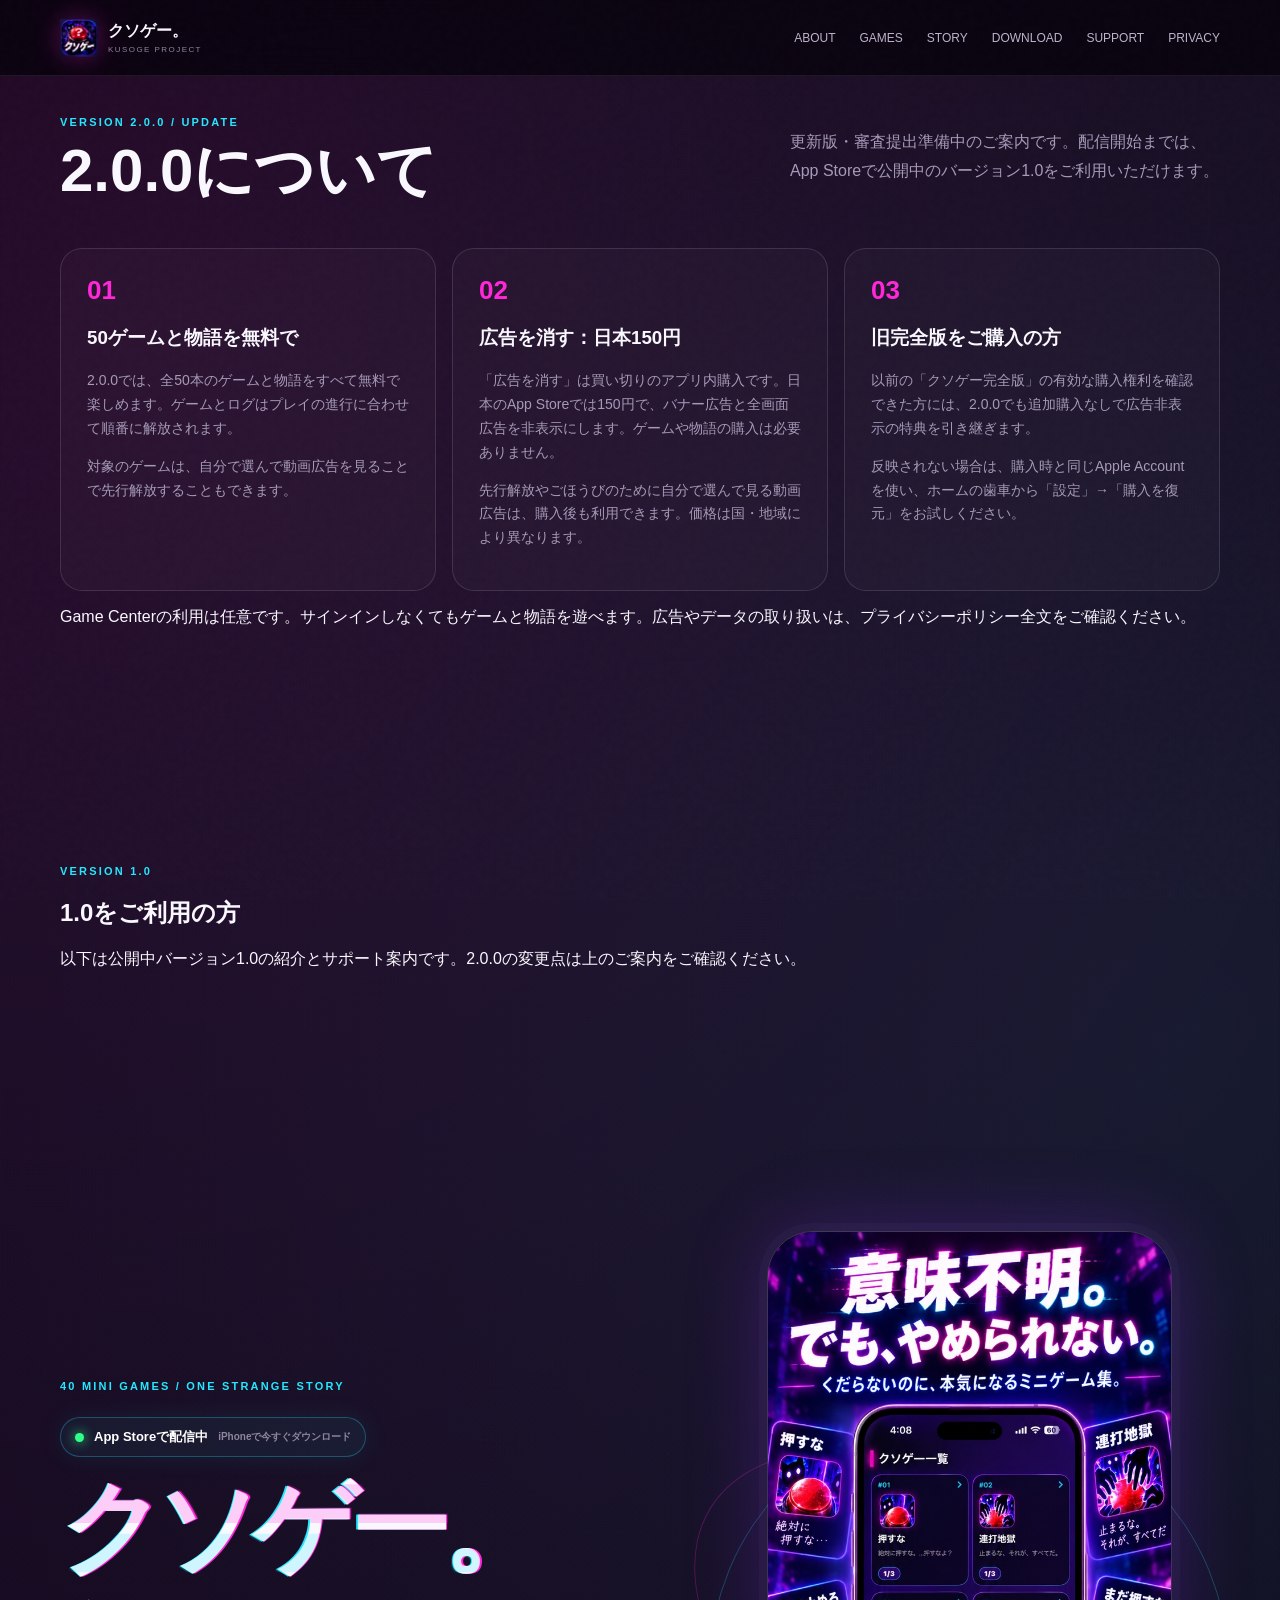
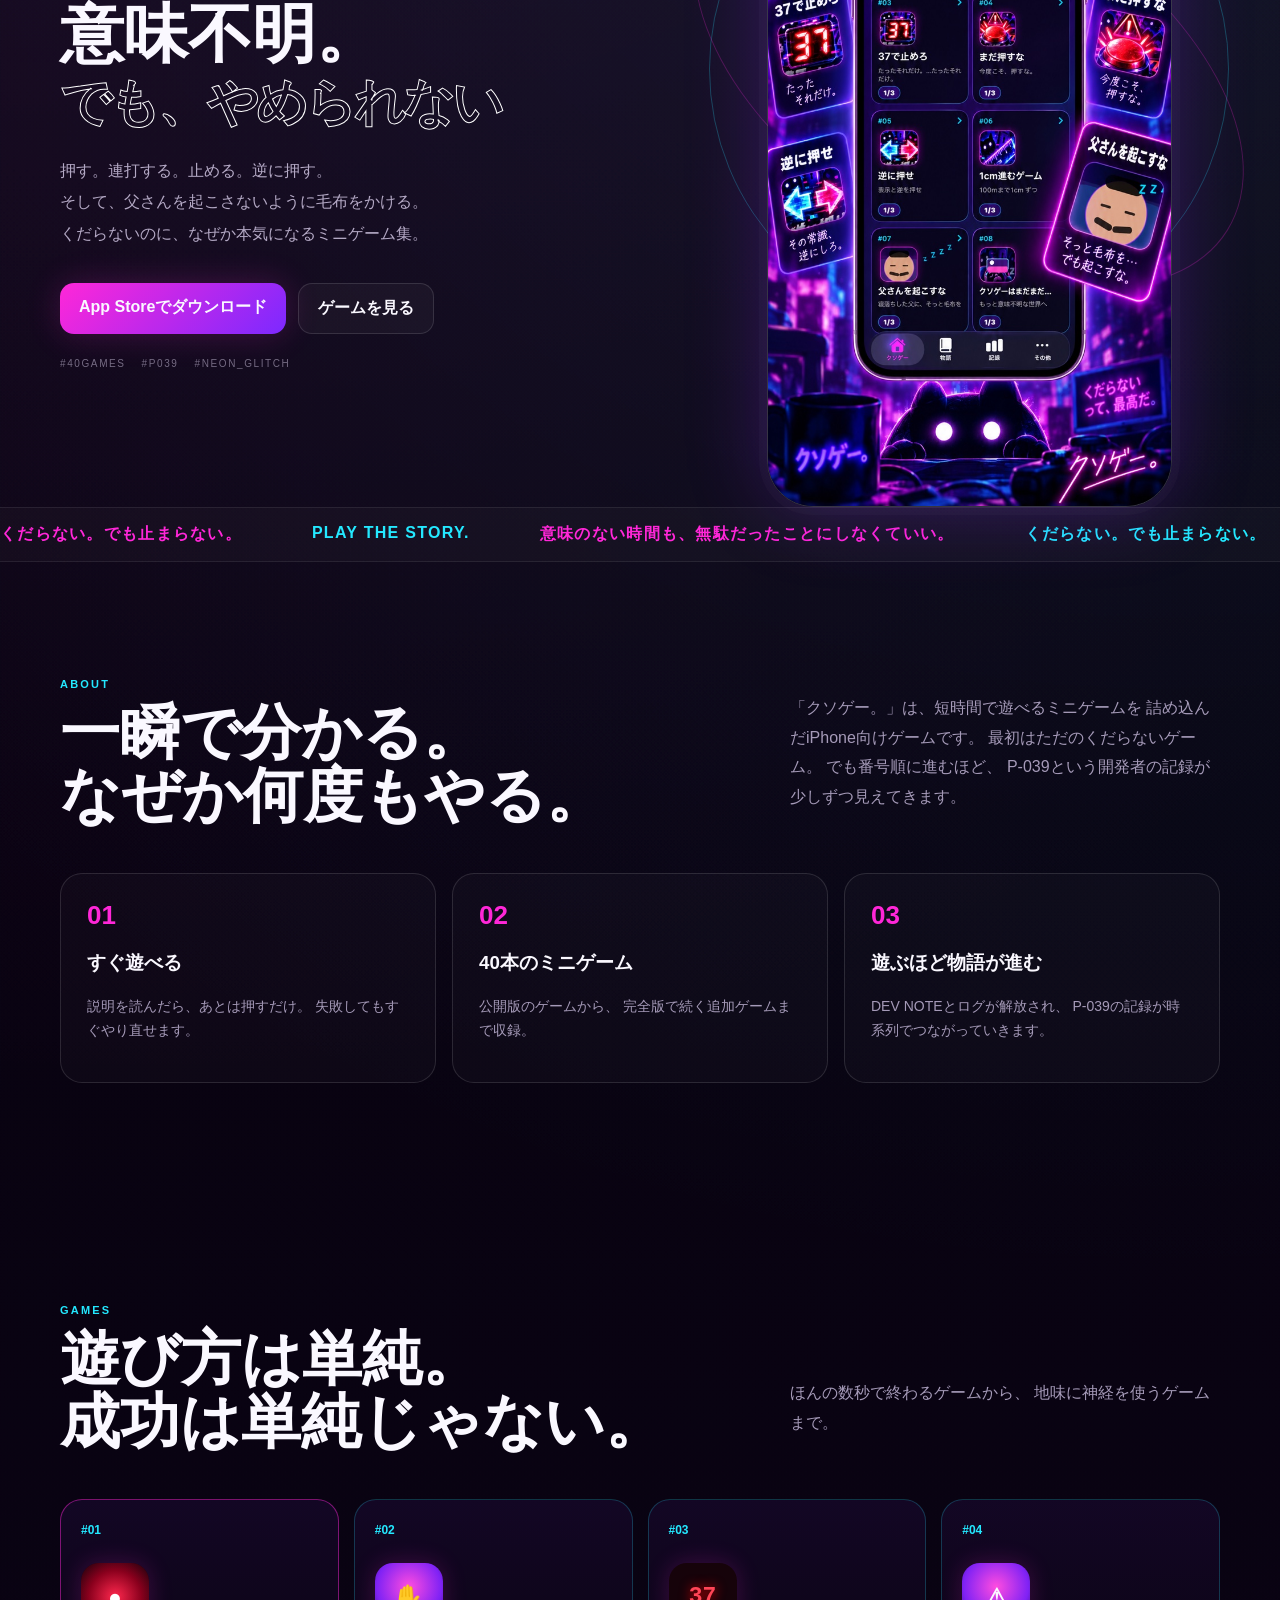
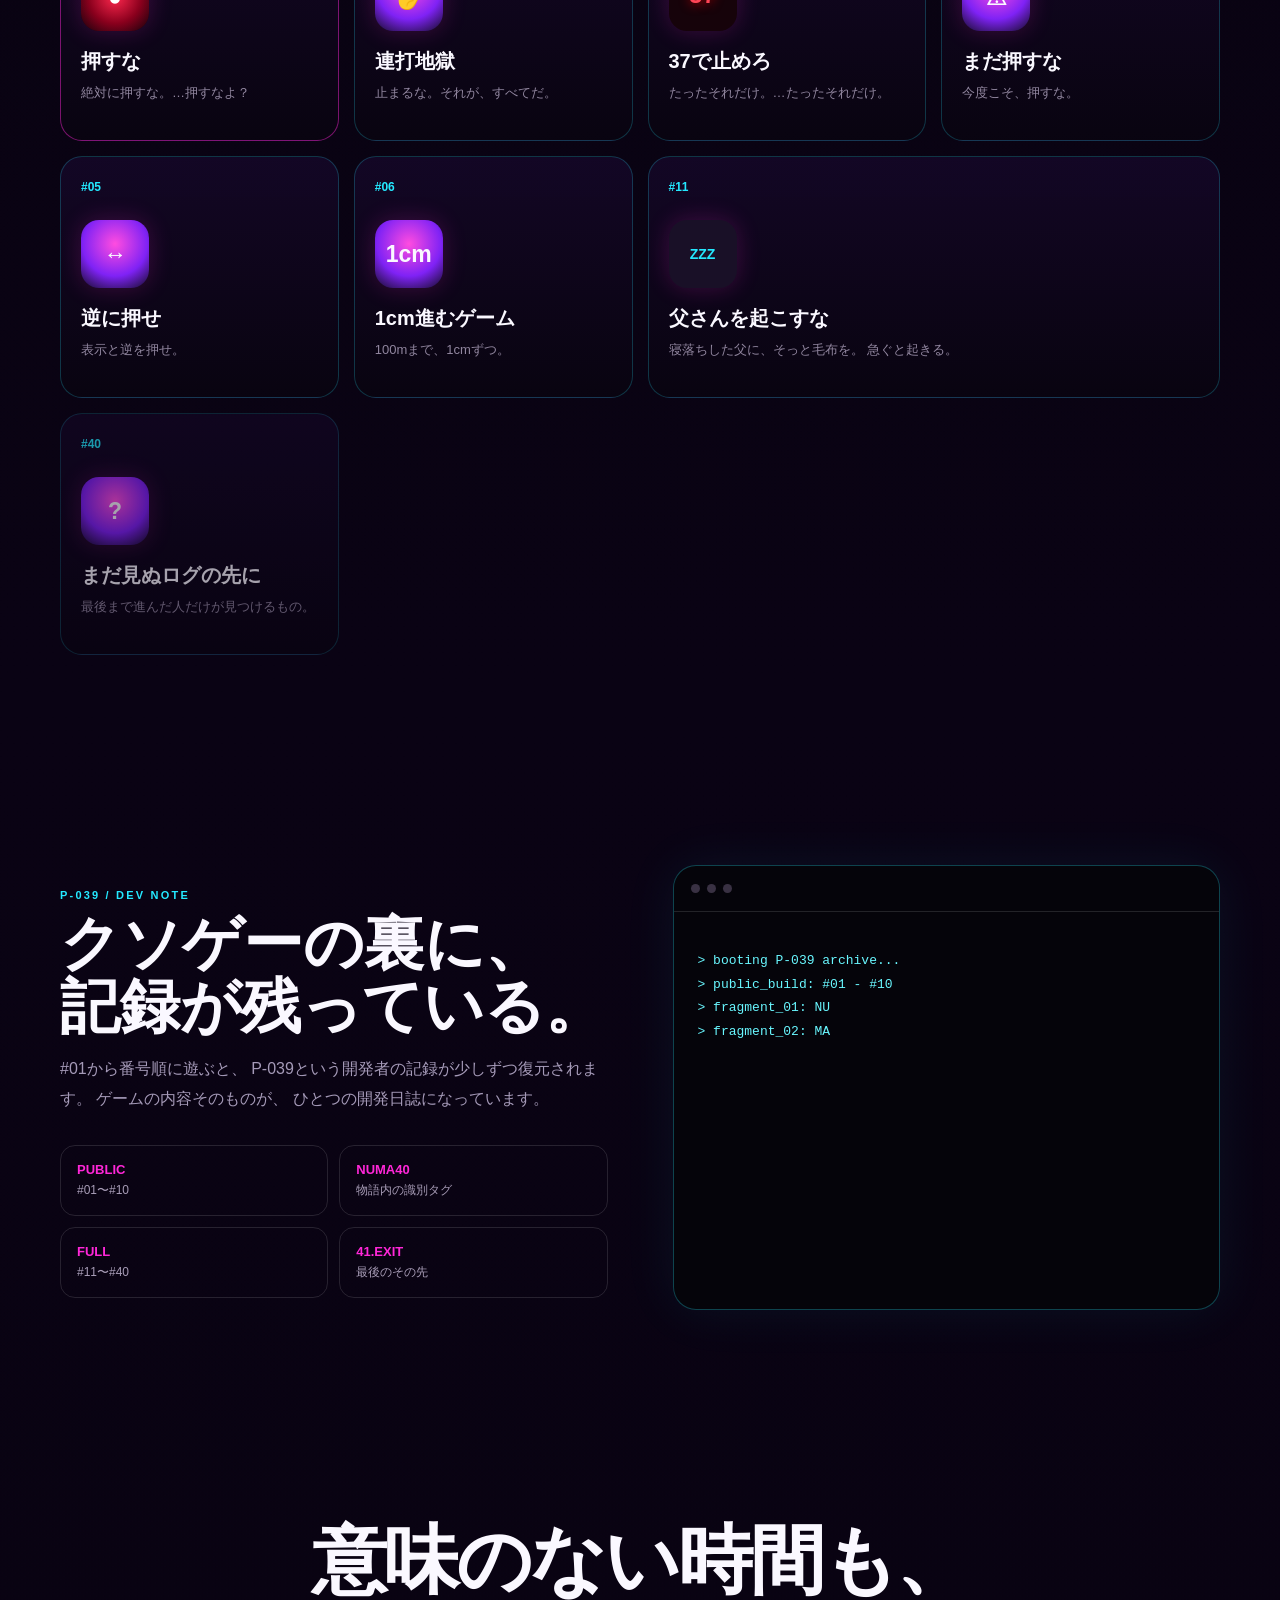
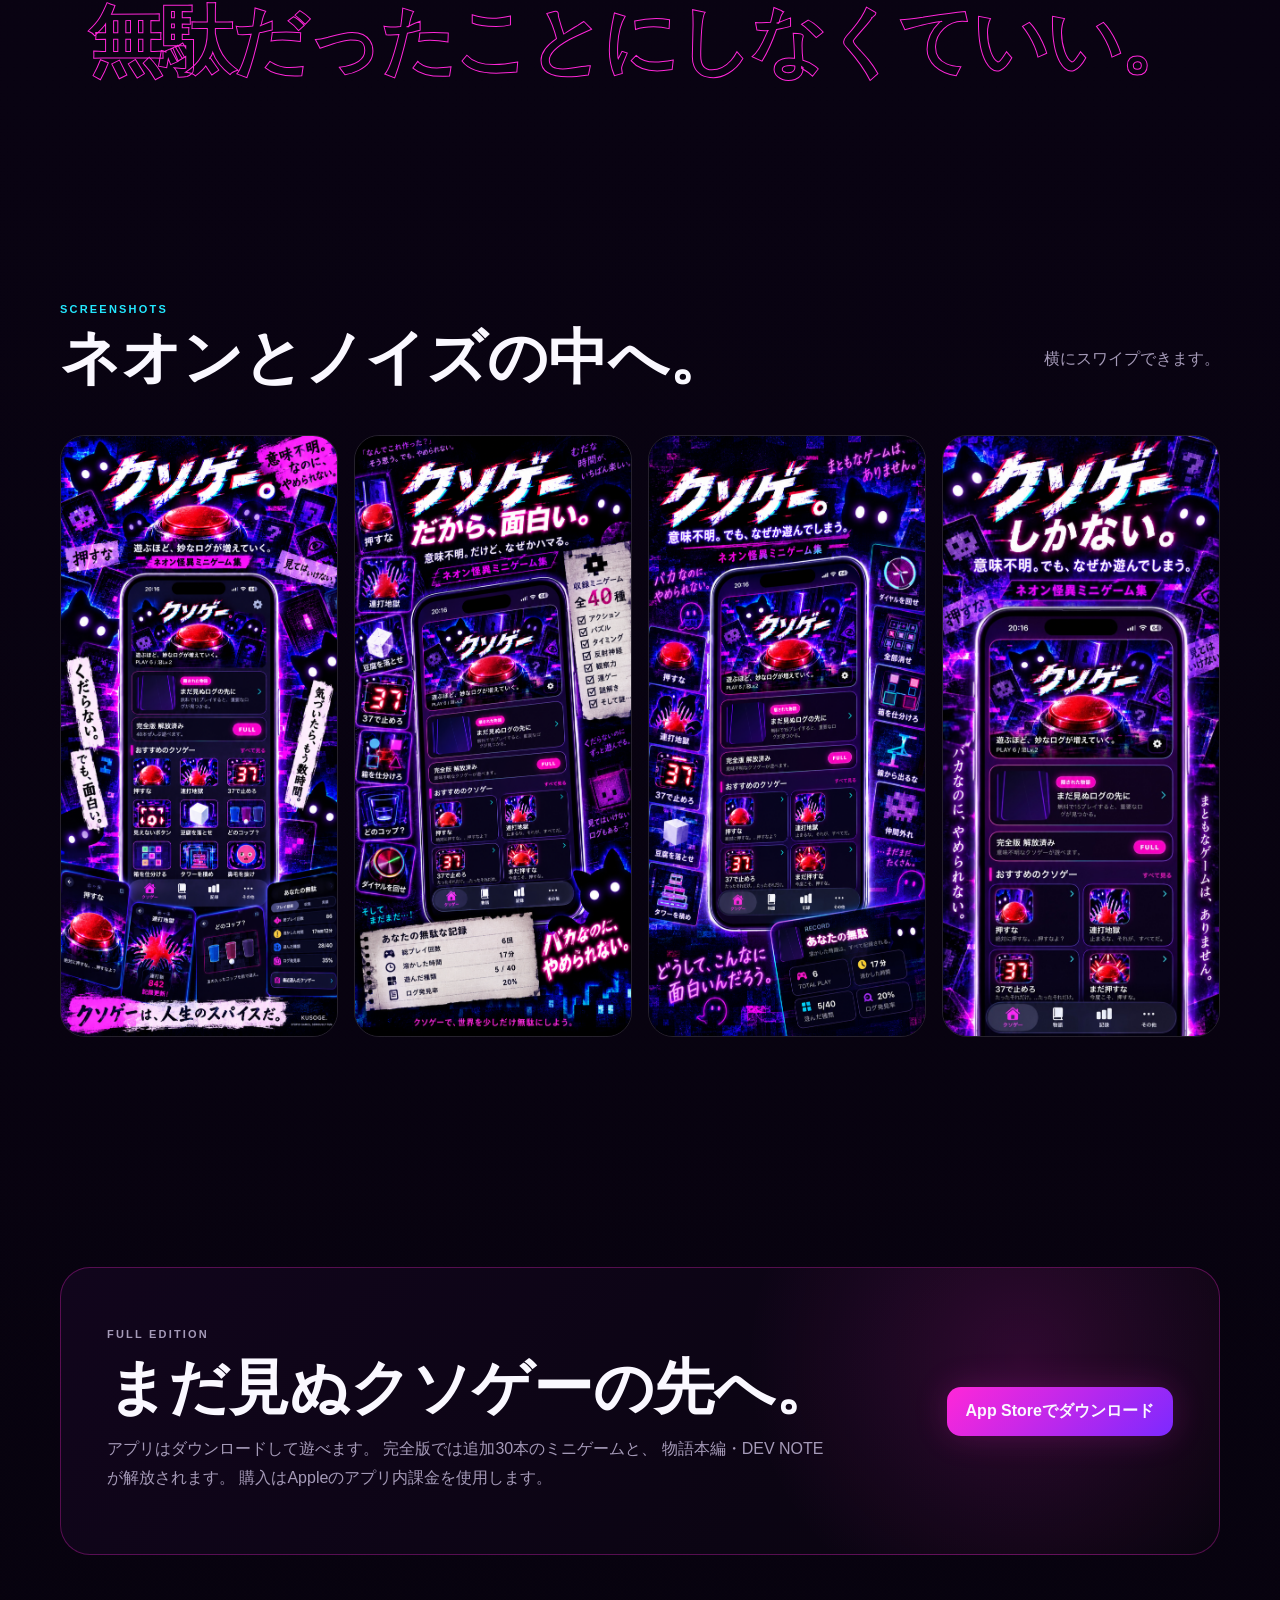
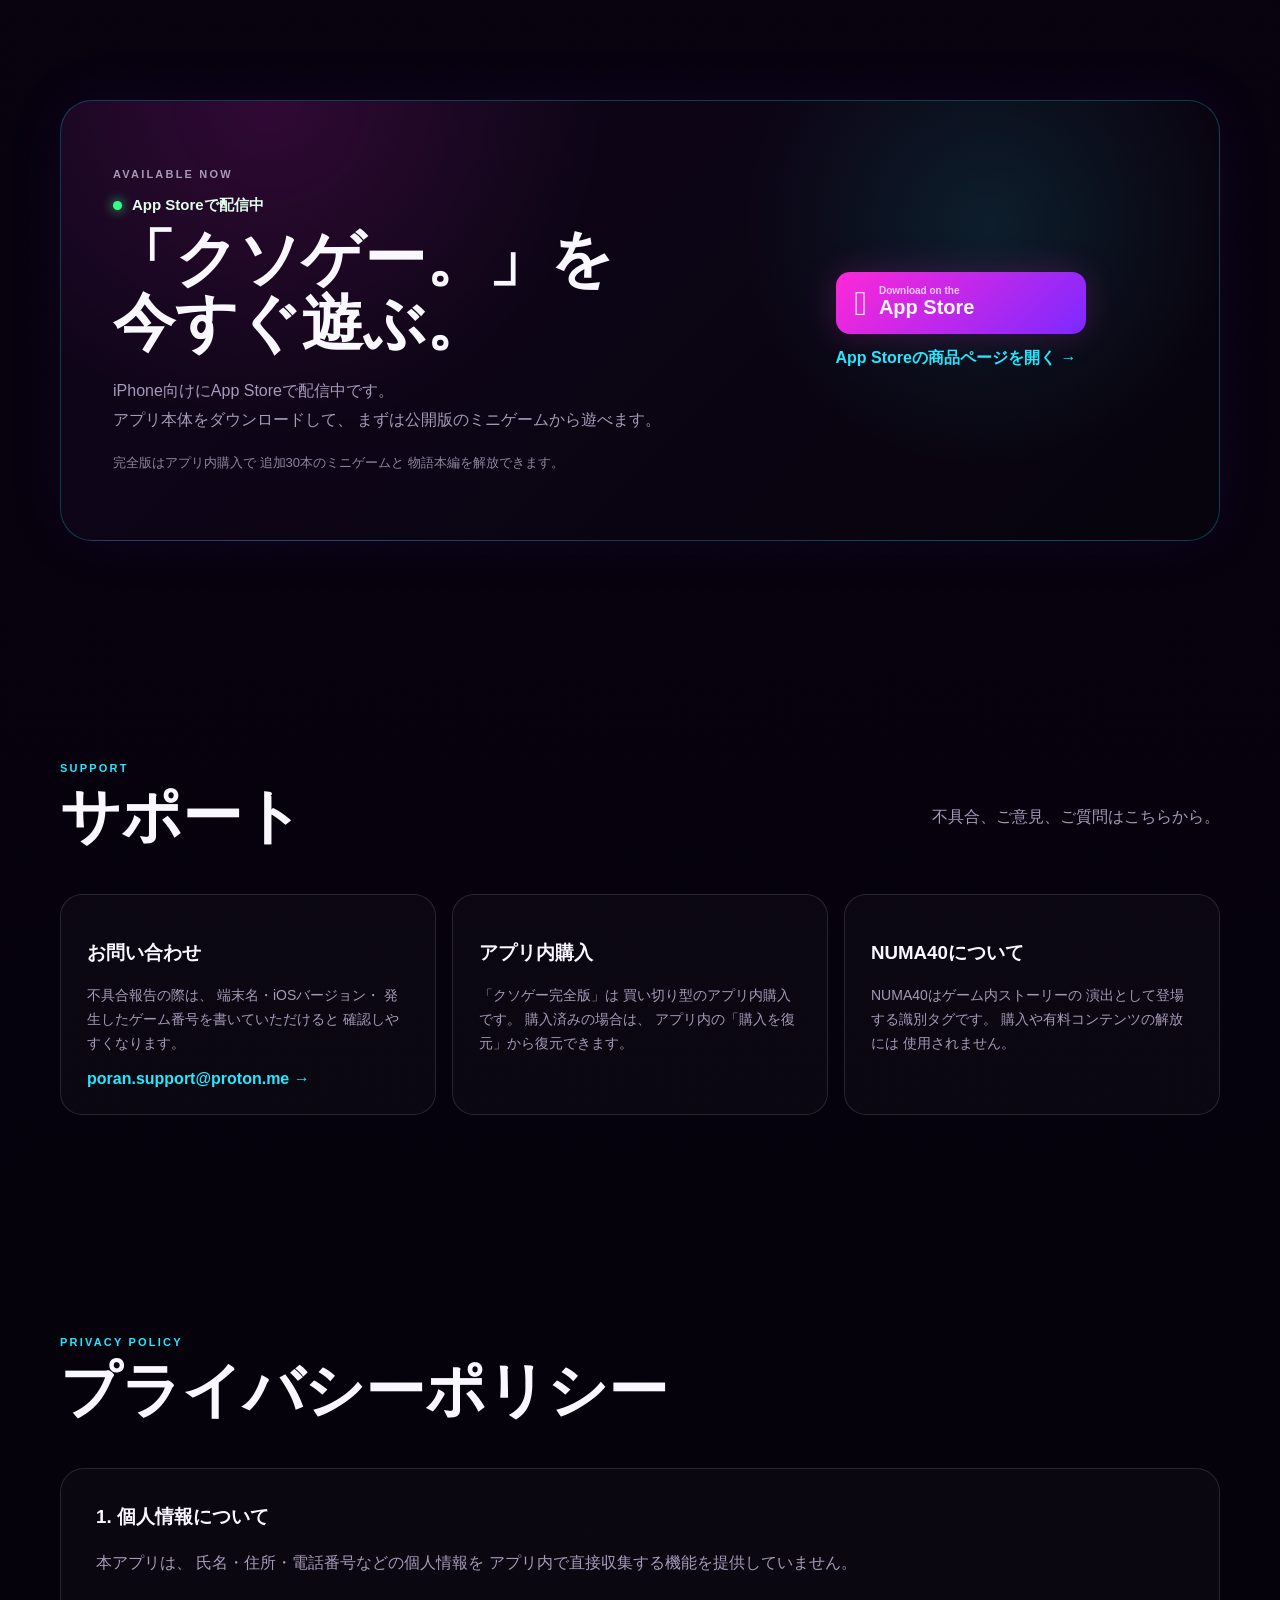
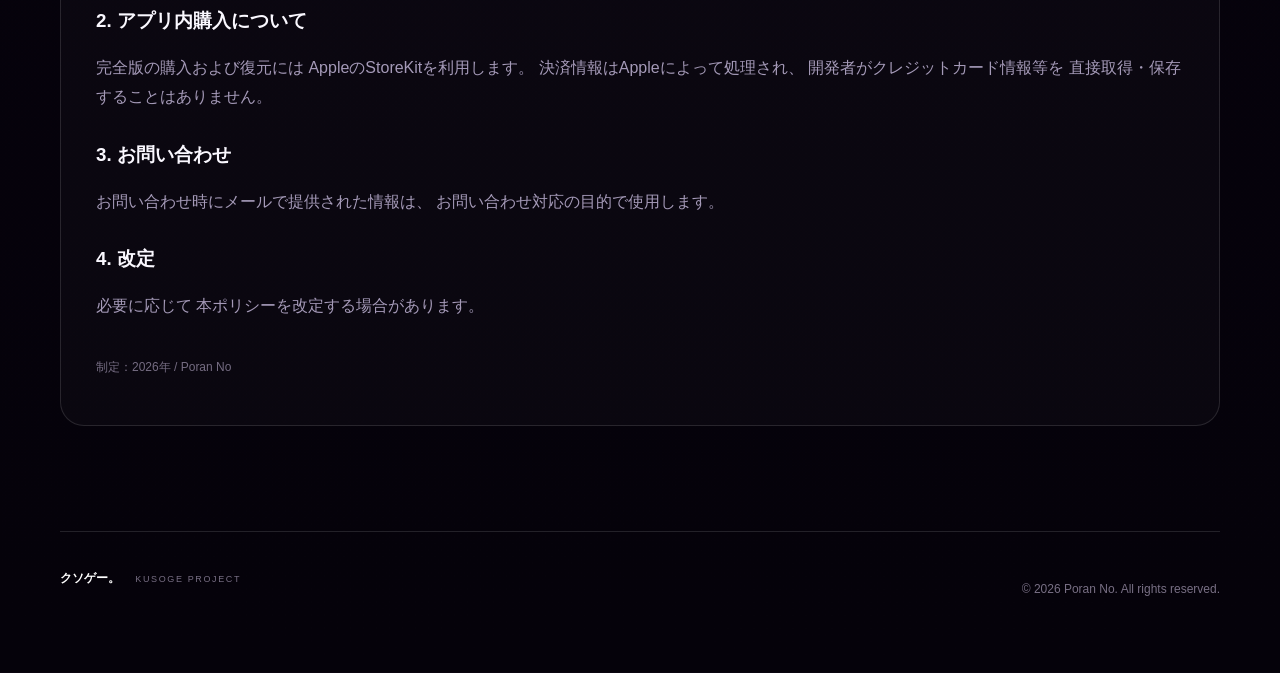
==== commit cdf31a02: "Add Kusoge 2.0 update and purchase support notice Add a 2.0.0 preparation notice covering free progr" ====
--- a/index.html
+++ b/index.html
@@ -100,6 +100,50 @@
 
   <main id="top">
 
+    <!-- 2.0.0 UPDATE NOTICE: existing 1.0 content is preserved below. -->
+    <section id="update-2-0" class="wrap section" aria-labelledby="update-2-0-title">
+      <div class="section-title">
+        <div>
+          <p class="eyebrow">VERSION 2.0.0 / UPDATE</p>
+          <h2 id="update-2-0-title">2.0.0について</h2>
+        </div>
+        <p>更新版・審査提出準備中のご案内です。配信開始までは、App Storeで公開中のバージョン1.0をご利用いただけます。</p>
+      </div>
+
+      <div class="feature-grid">
+        <article>
+          <b>01</b>
+          <h3>50ゲームと物語を無料で</h3>
+          <p>2.0.0では、全50本のゲームと物語をすべて無料で楽しめます。ゲームとログはプレイの進行に合わせて順番に解放されます。</p>
+          <p>対象のゲームは、自分で選んで動画広告を見ることで先行解放することもできます。</p>
+        </article>
+
+        <article>
+          <b>02</b>
+          <h3>広告を消す：日本150円</h3>
+          <p>「広告を消す」は買い切りのアプリ内購入です。日本のApp Storeでは150円で、バナー広告と全画面広告を非表示にします。ゲームや物語の購入は必要ありません。</p>
+          <p>先行解放やごほうびのために自分で選んで見る動画広告は、購入後も利用できます。価格は国・地域により異なります。</p>
+        </article>
+
+        <article>
+          <b>03</b>
+          <h3>旧完全版をご購入の方</h3>
+          <p>以前の「クソゲー完全版」の有効な購入権利を確認できた方には、2.0.0でも追加購入なしで広告非表示の特典を引き継ぎます。</p>
+          <p>反映されない場合は、購入時と同じApple Accountを使い、ホームの歯車から「設定」→「購入を復元」をお試しください。</p>
+        </article>
+      </div>
+
+      <p>Game Centerの利用は任意です。サインインしなくてもゲームと物語を遊べます。広告やデータの取り扱いは、<a href="./privacy.html">プライバシーポリシー全文</a>をご確認ください。</p>
+    </section>
+
+    <div id="version-1" role="region" aria-labelledby="version-1-title">
+      <div class="wrap section">
+        <p class="eyebrow">VERSION 1.0</p>
+        <h2 id="version-1-title">1.0をご利用の方</h2>
+        <p>以下は公開中バージョン1.0の紹介とサポート案内です。2.0.0の変更点は上のご案内をご確認ください。</p>
+      </div>
+
+
 
     <!-- =========================
          HERO
@@ -1089,6 +1133,8 @@
     </section>
 
 
+    </div>
+
   </main>
 
 
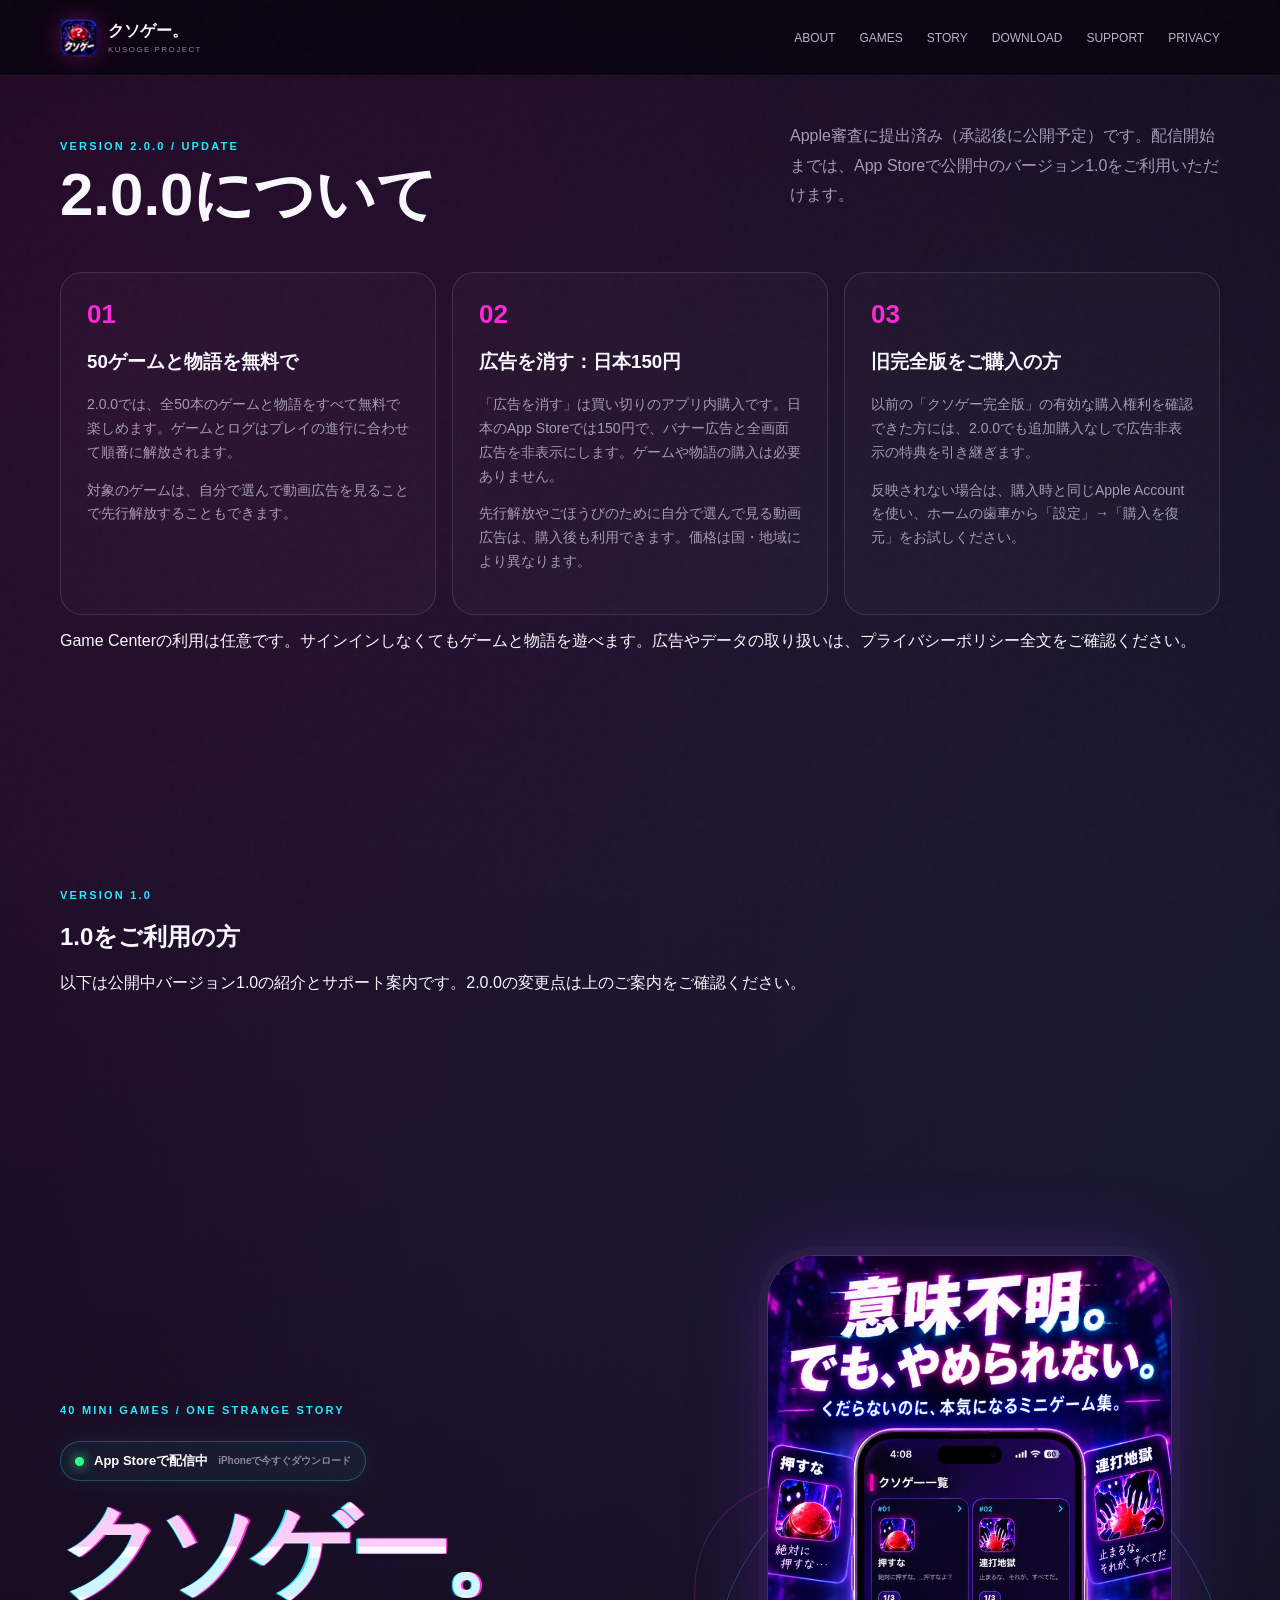
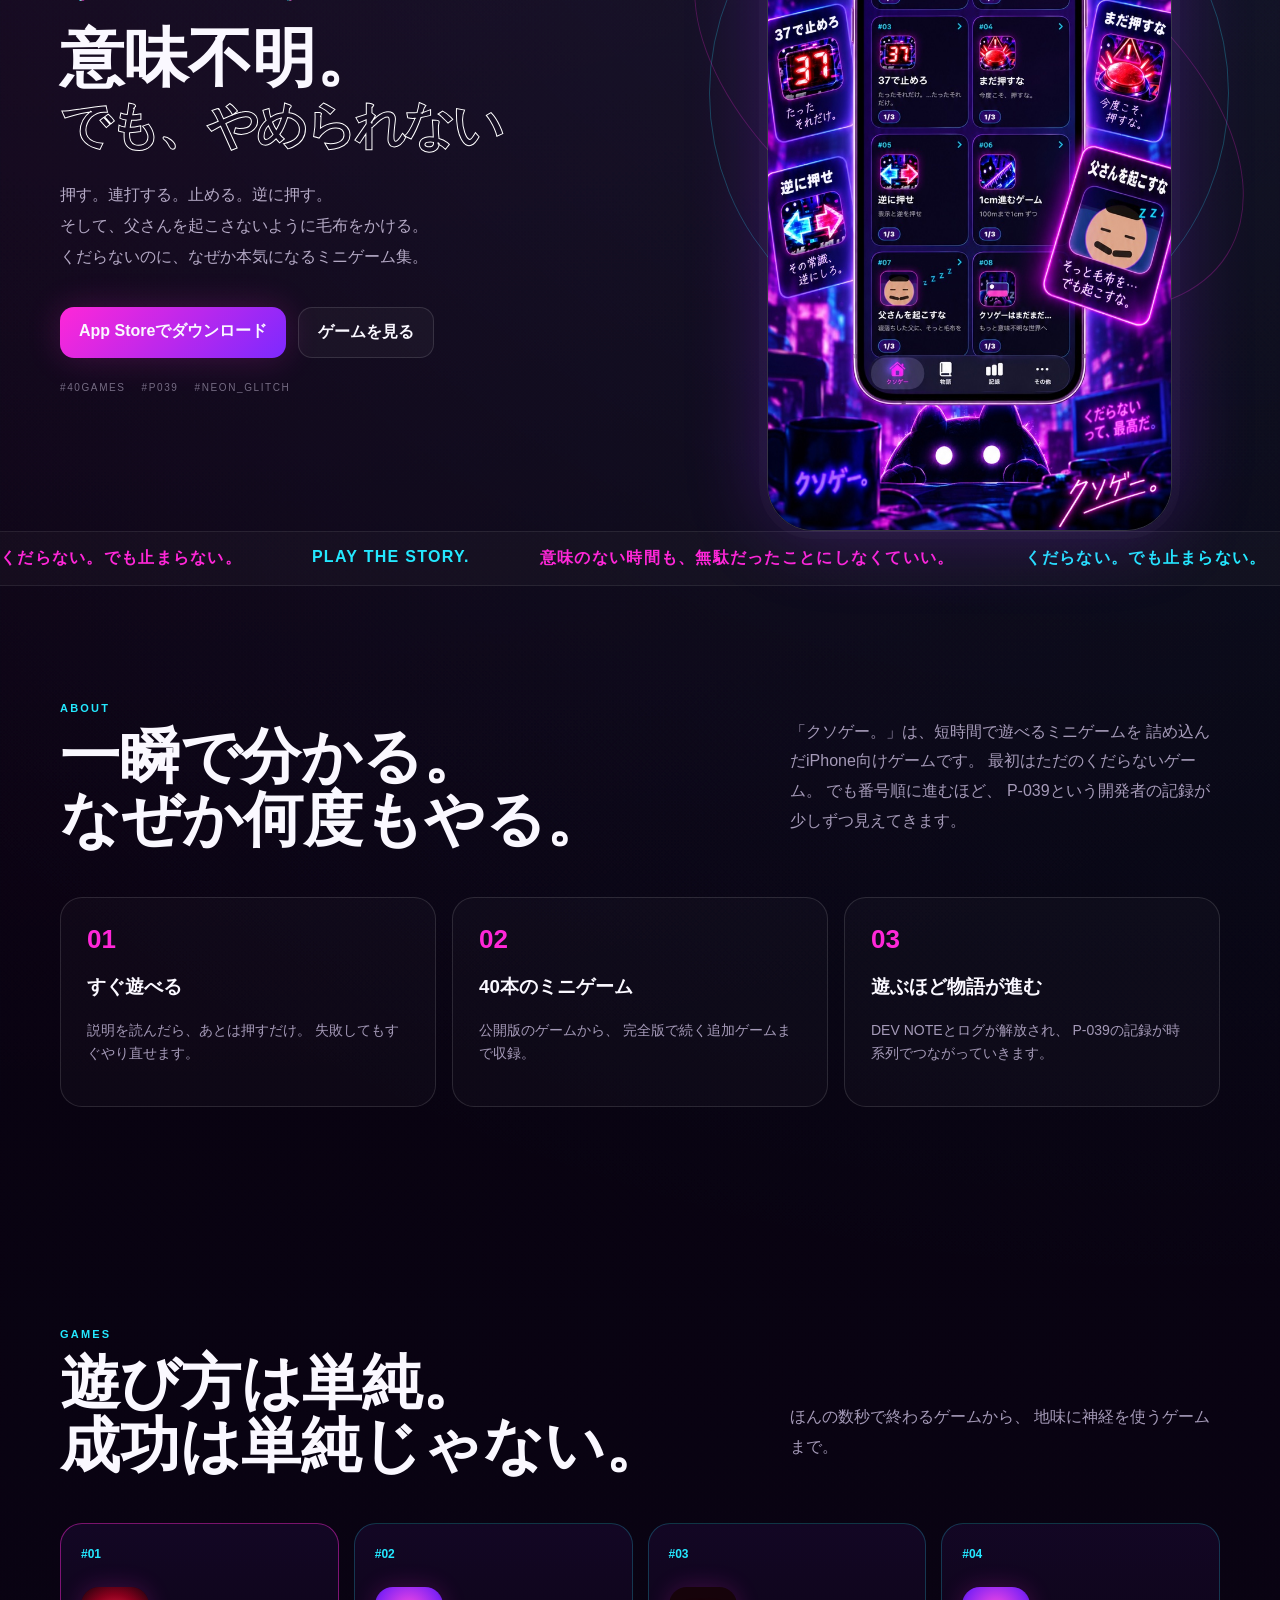
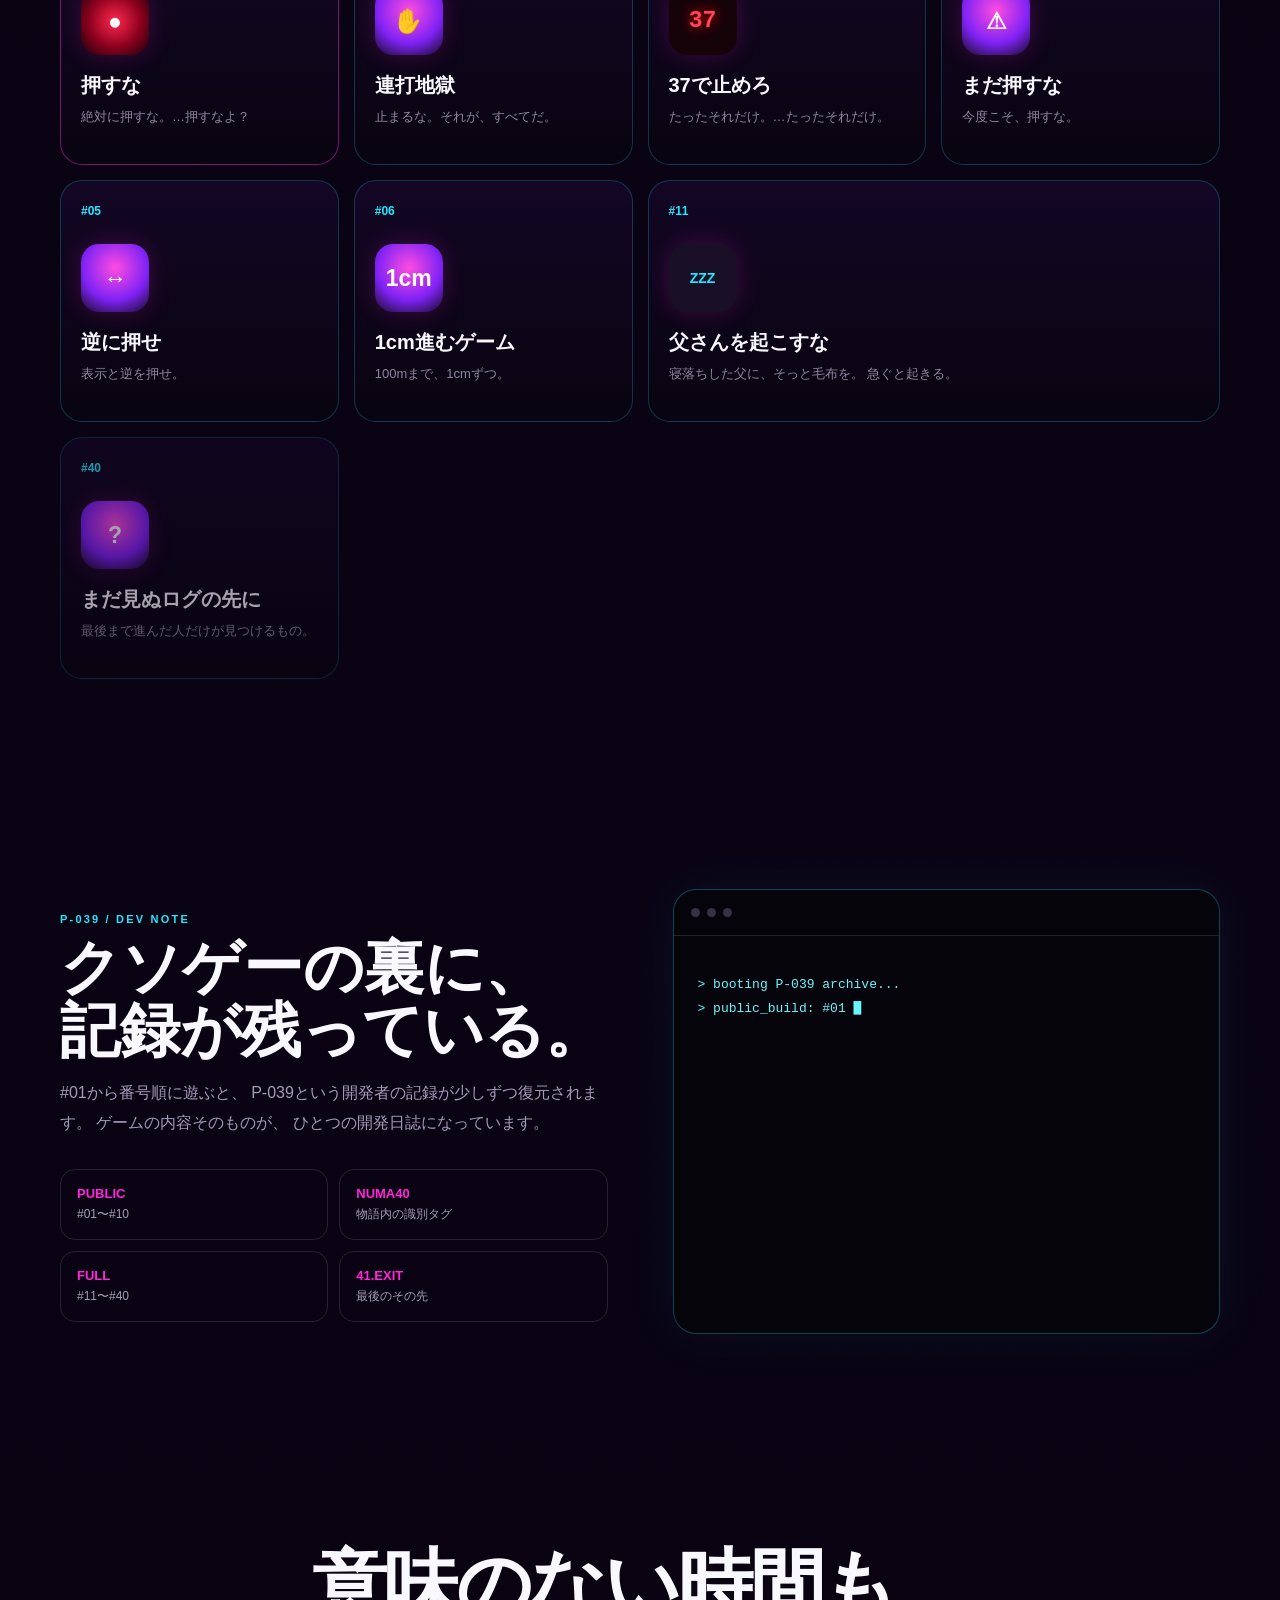
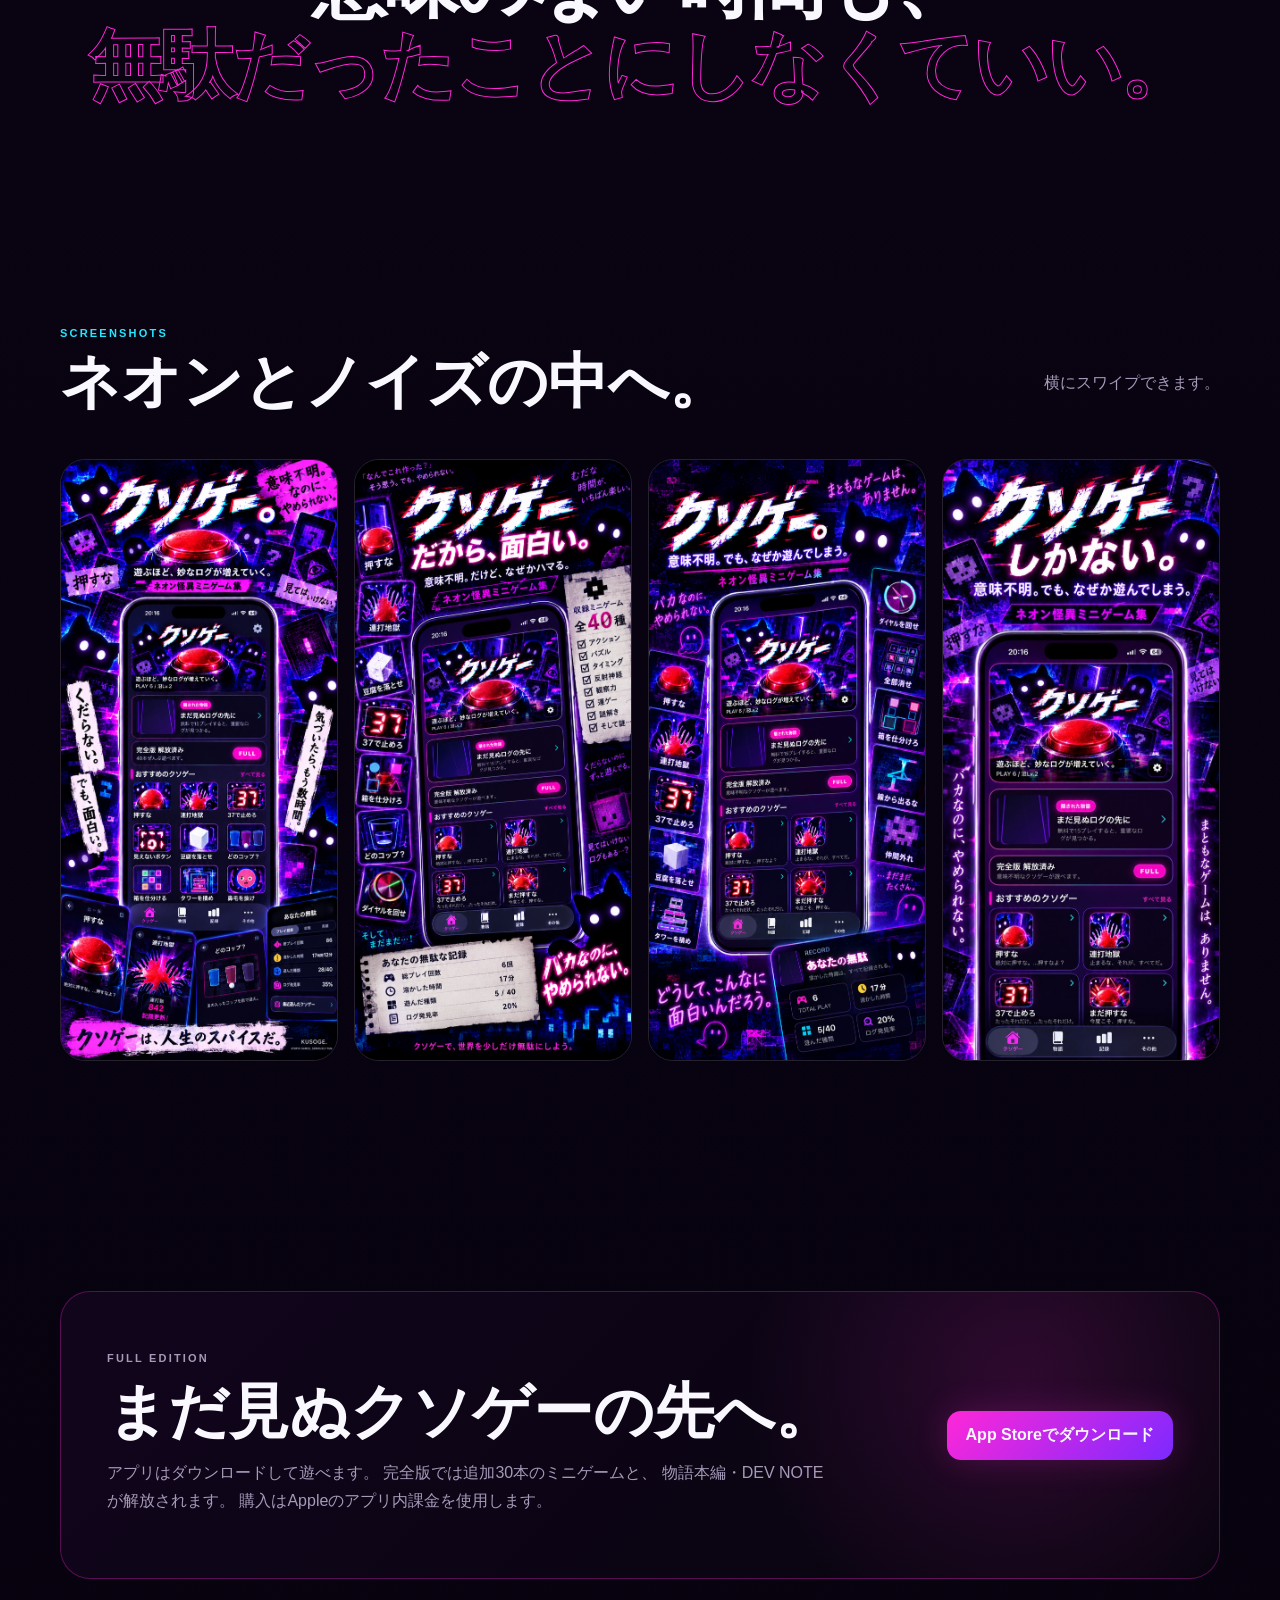
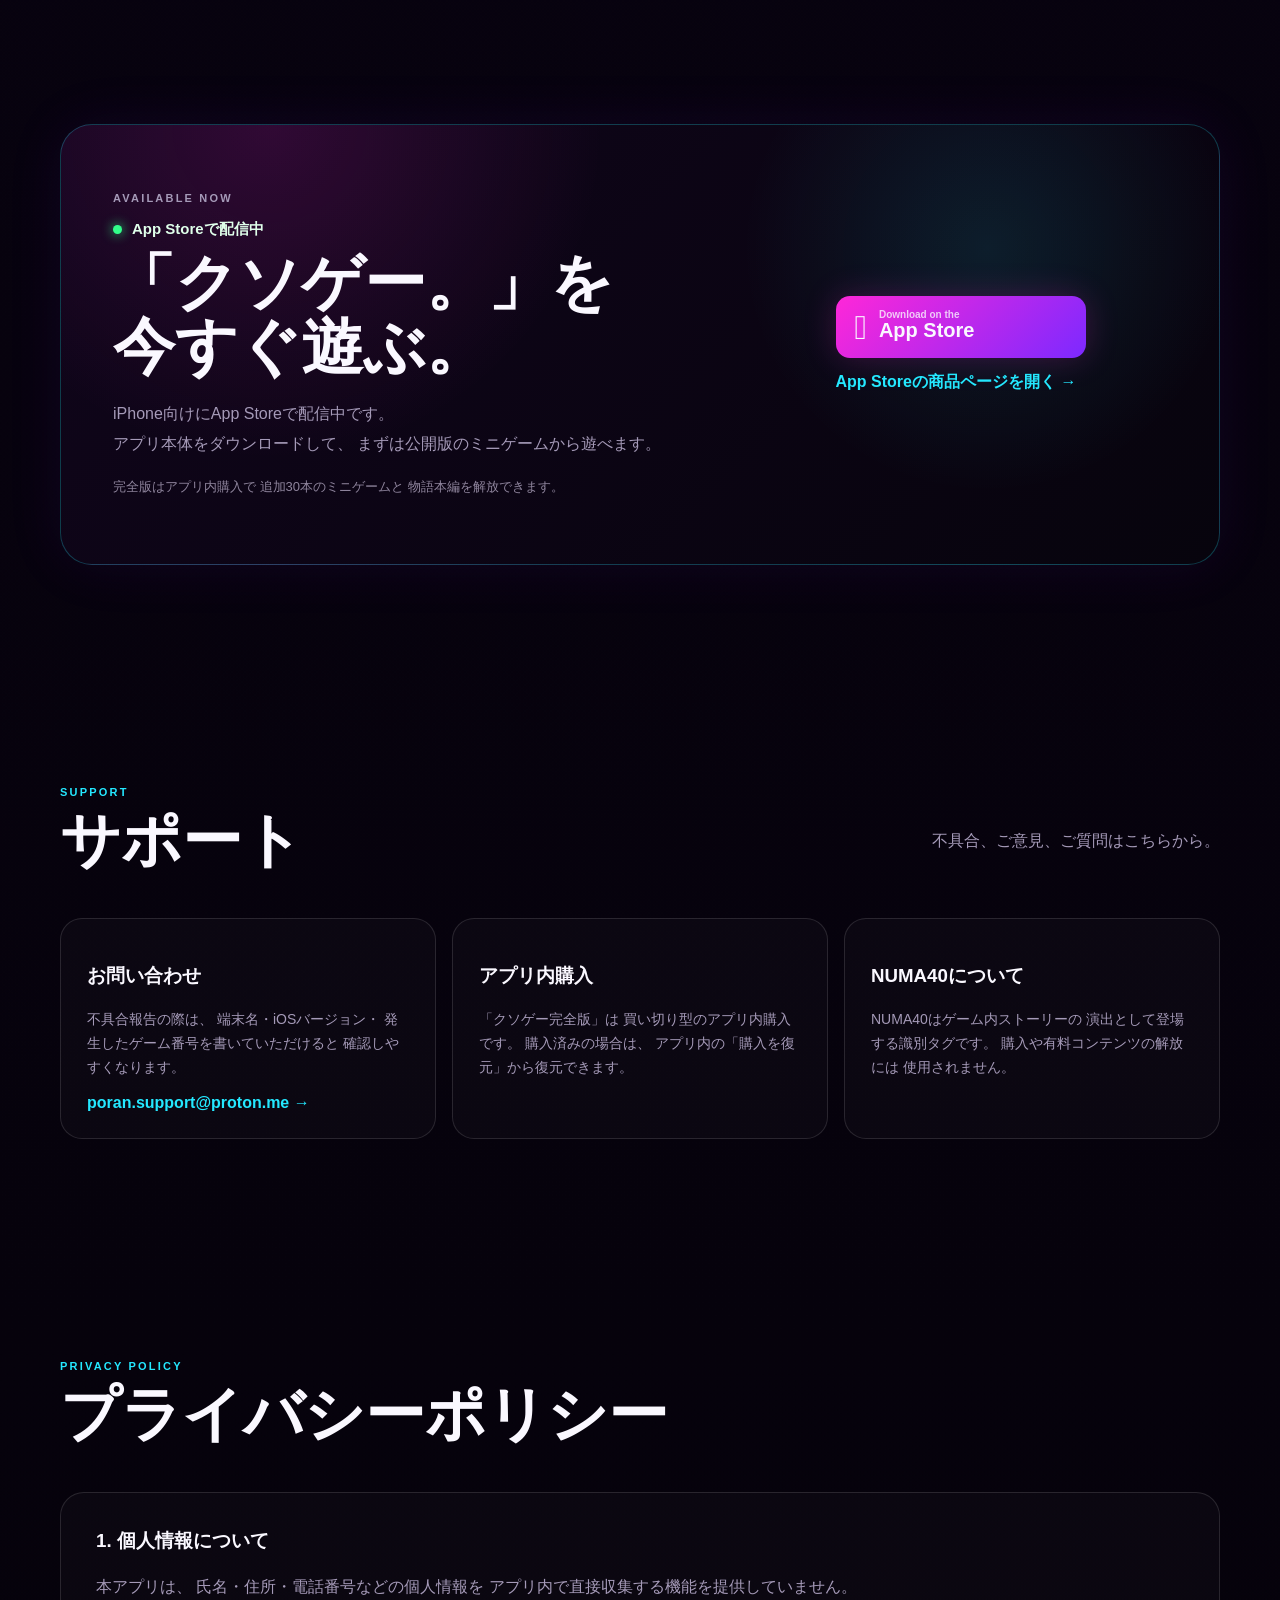
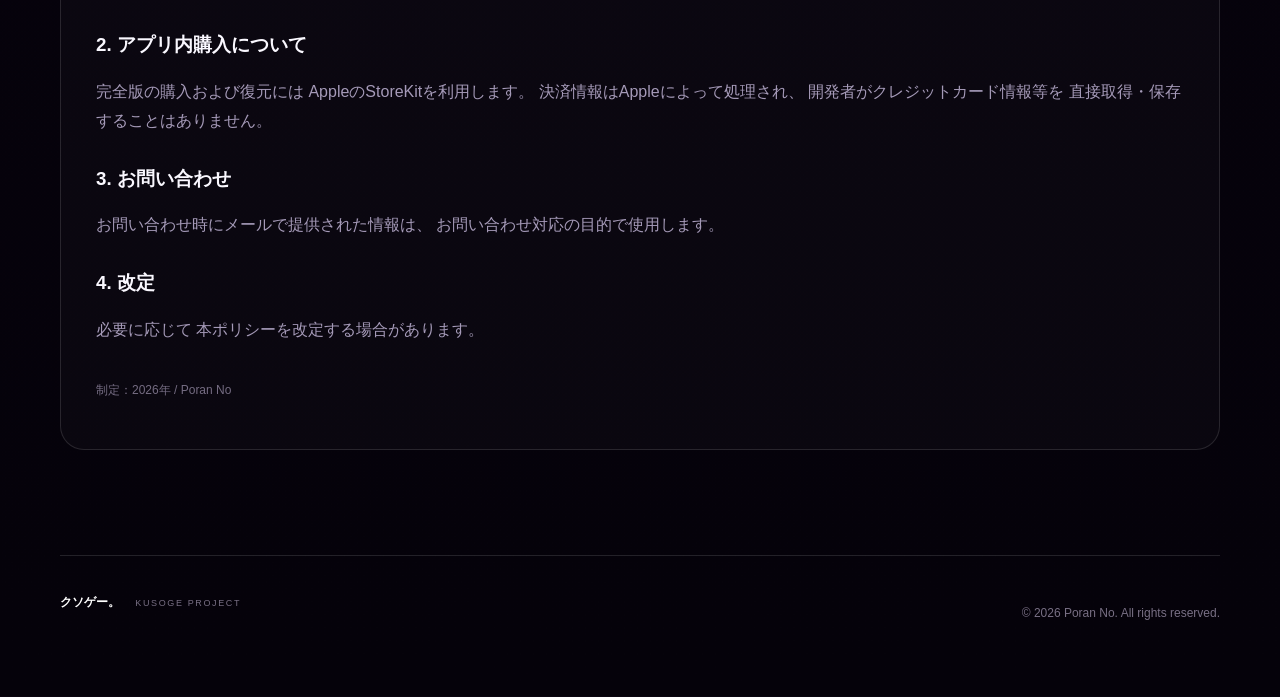
==== commit 879205cf: "Mark Kusoge 2.0 as submitted for Apple review Update only the 2.0 status notice after Apple review s" ====
--- a/index.html
+++ b/index.html
@@ -107,7 +107,7 @@
           <p class="eyebrow">VERSION 2.0.0 / UPDATE</p>
           <h2 id="update-2-0-title">2.0.0について</h2>
         </div>
-        <p>更新版・審査提出準備中のご案内です。配信開始までは、App Storeで公開中のバージョン1.0をご利用いただけます。</p>
+        <p>Apple審査に提出済み（承認後に公開予定）です。配信開始までは、App Storeで公開中のバージョン1.0をご利用いただけます。</p>
       </div>
 
       <div class="feature-grid">
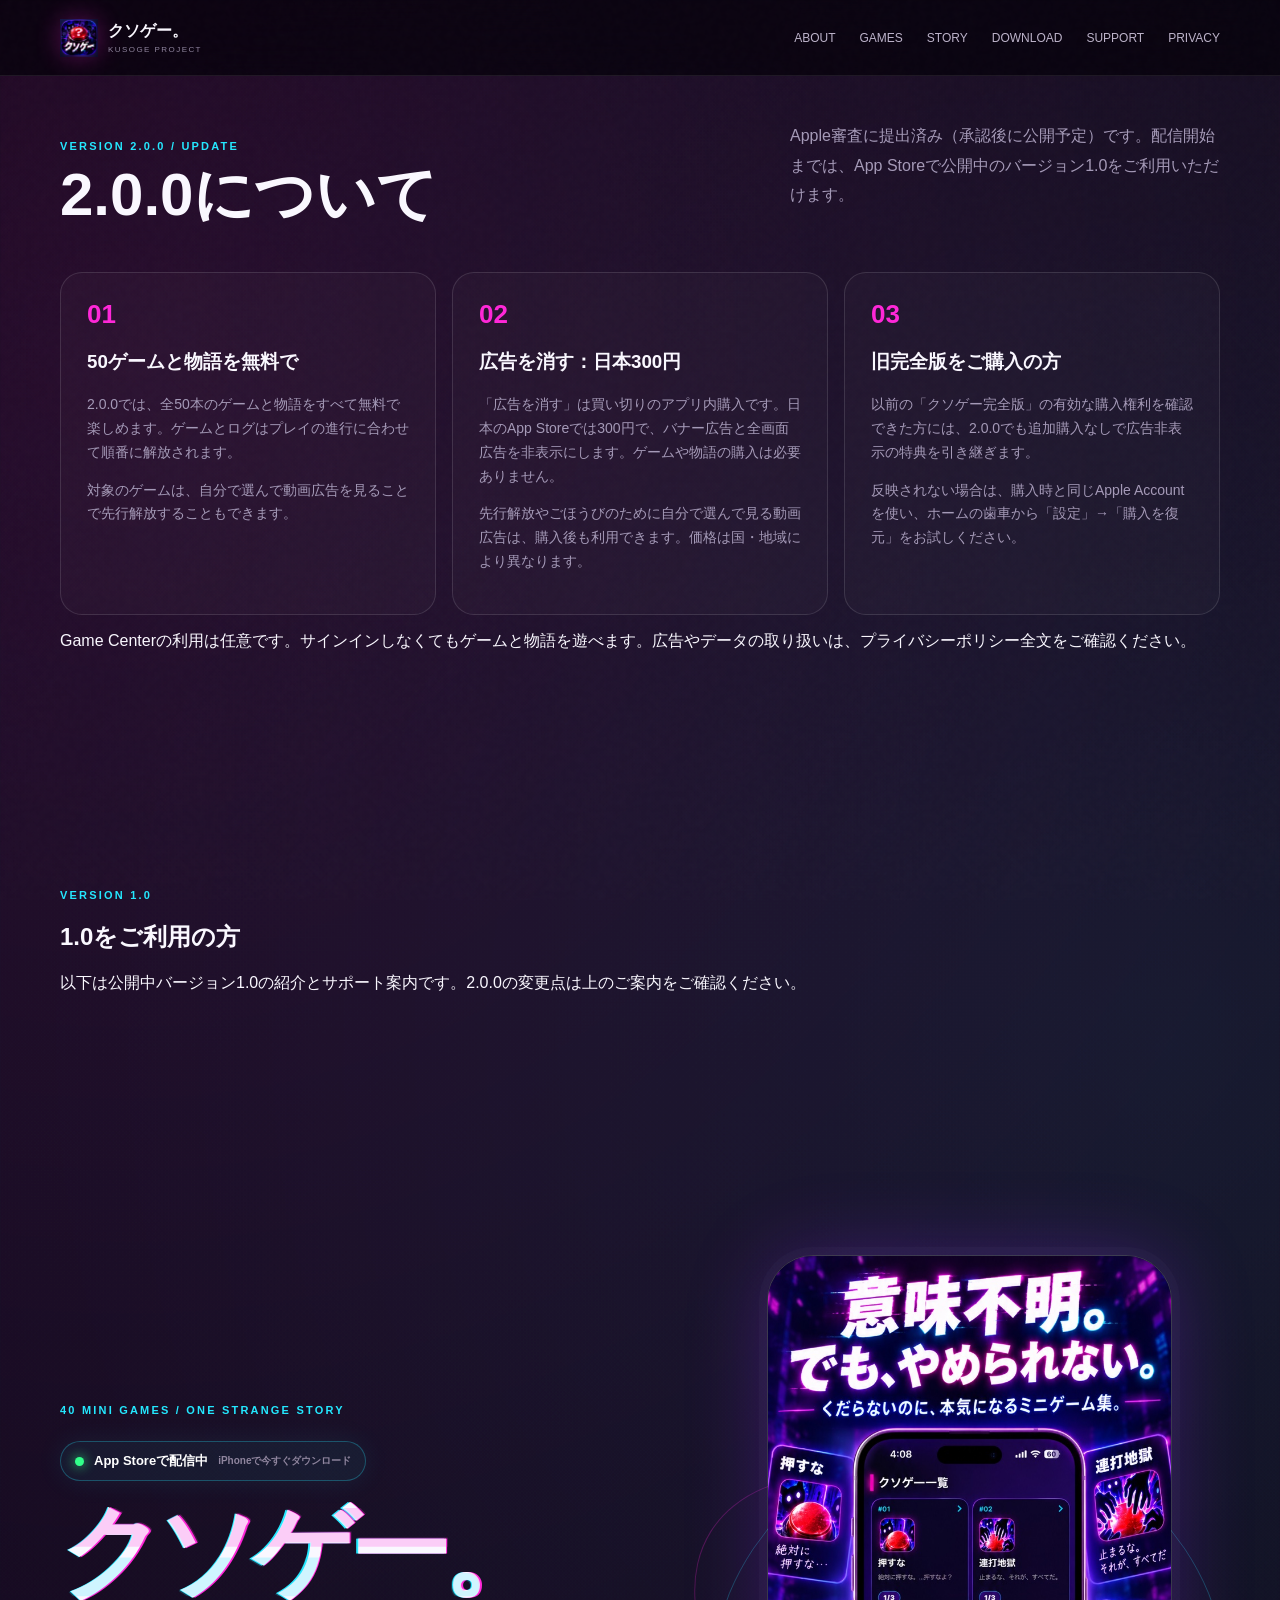
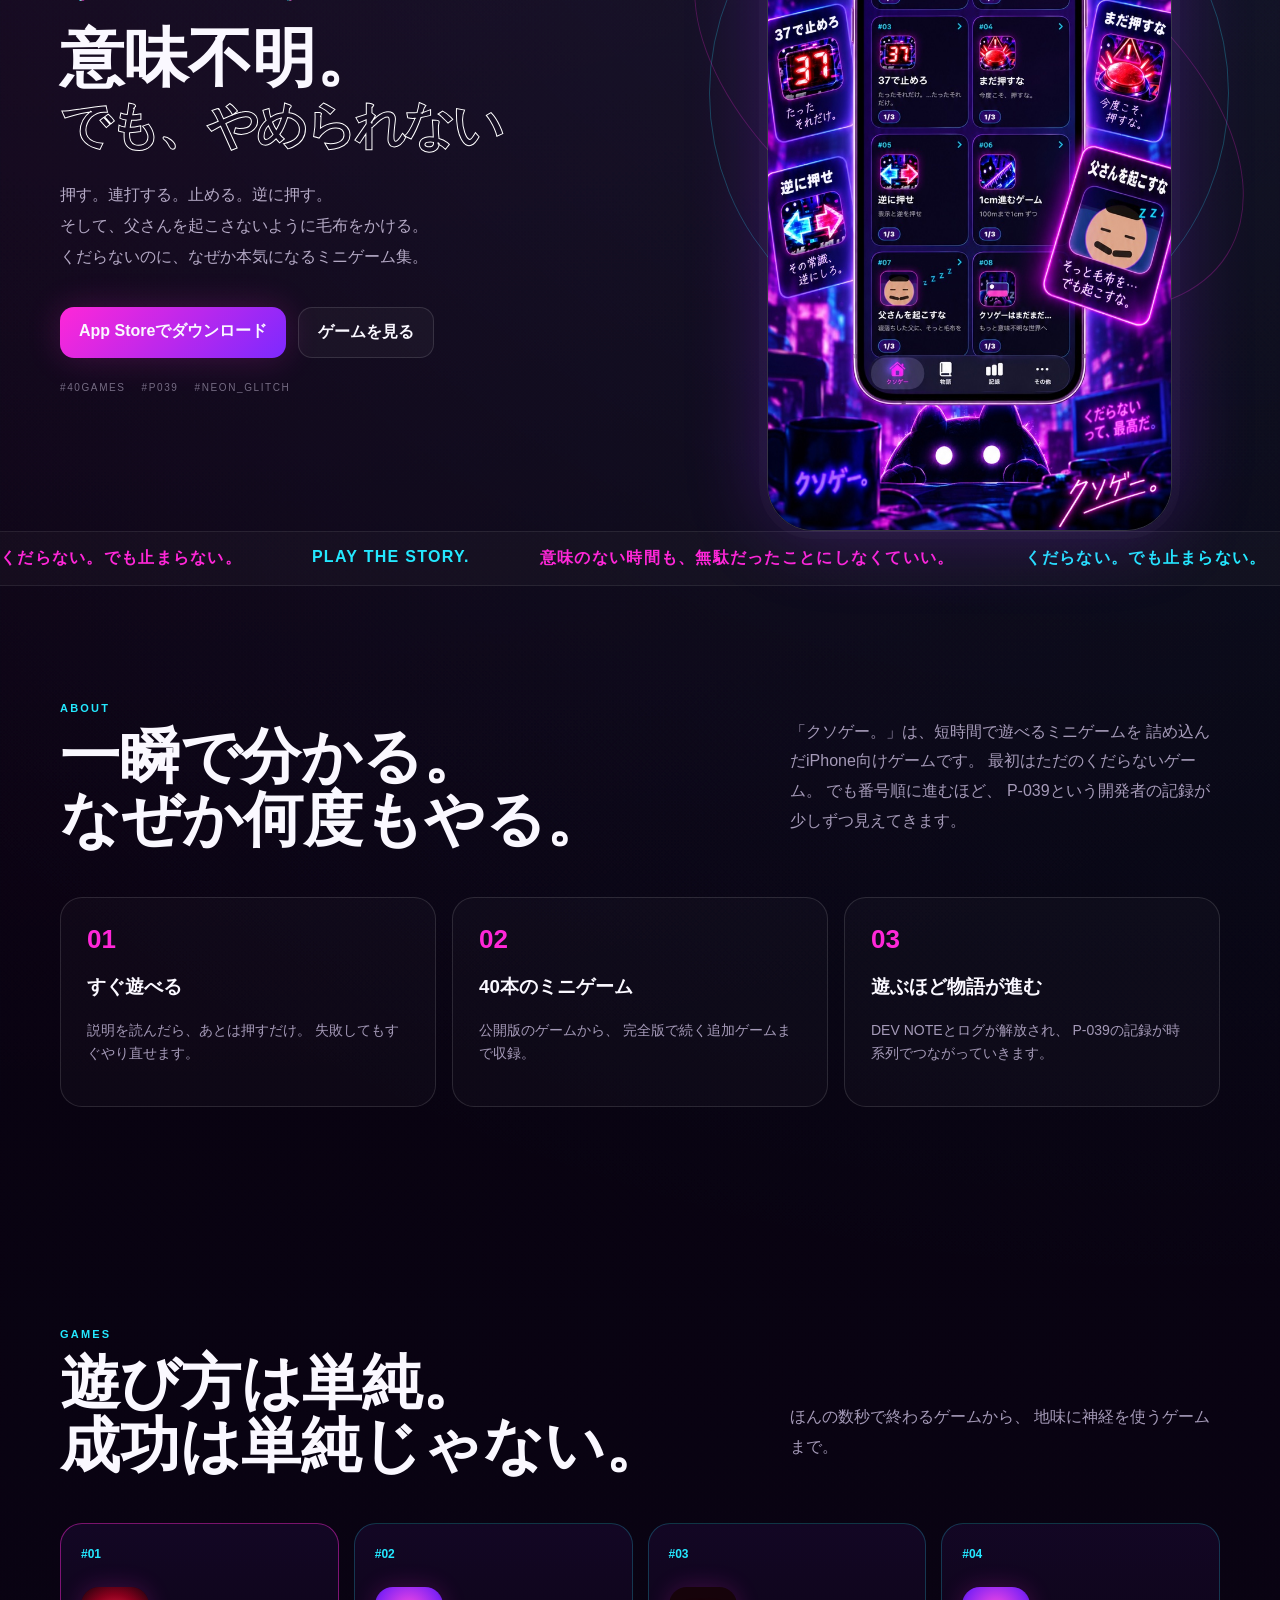
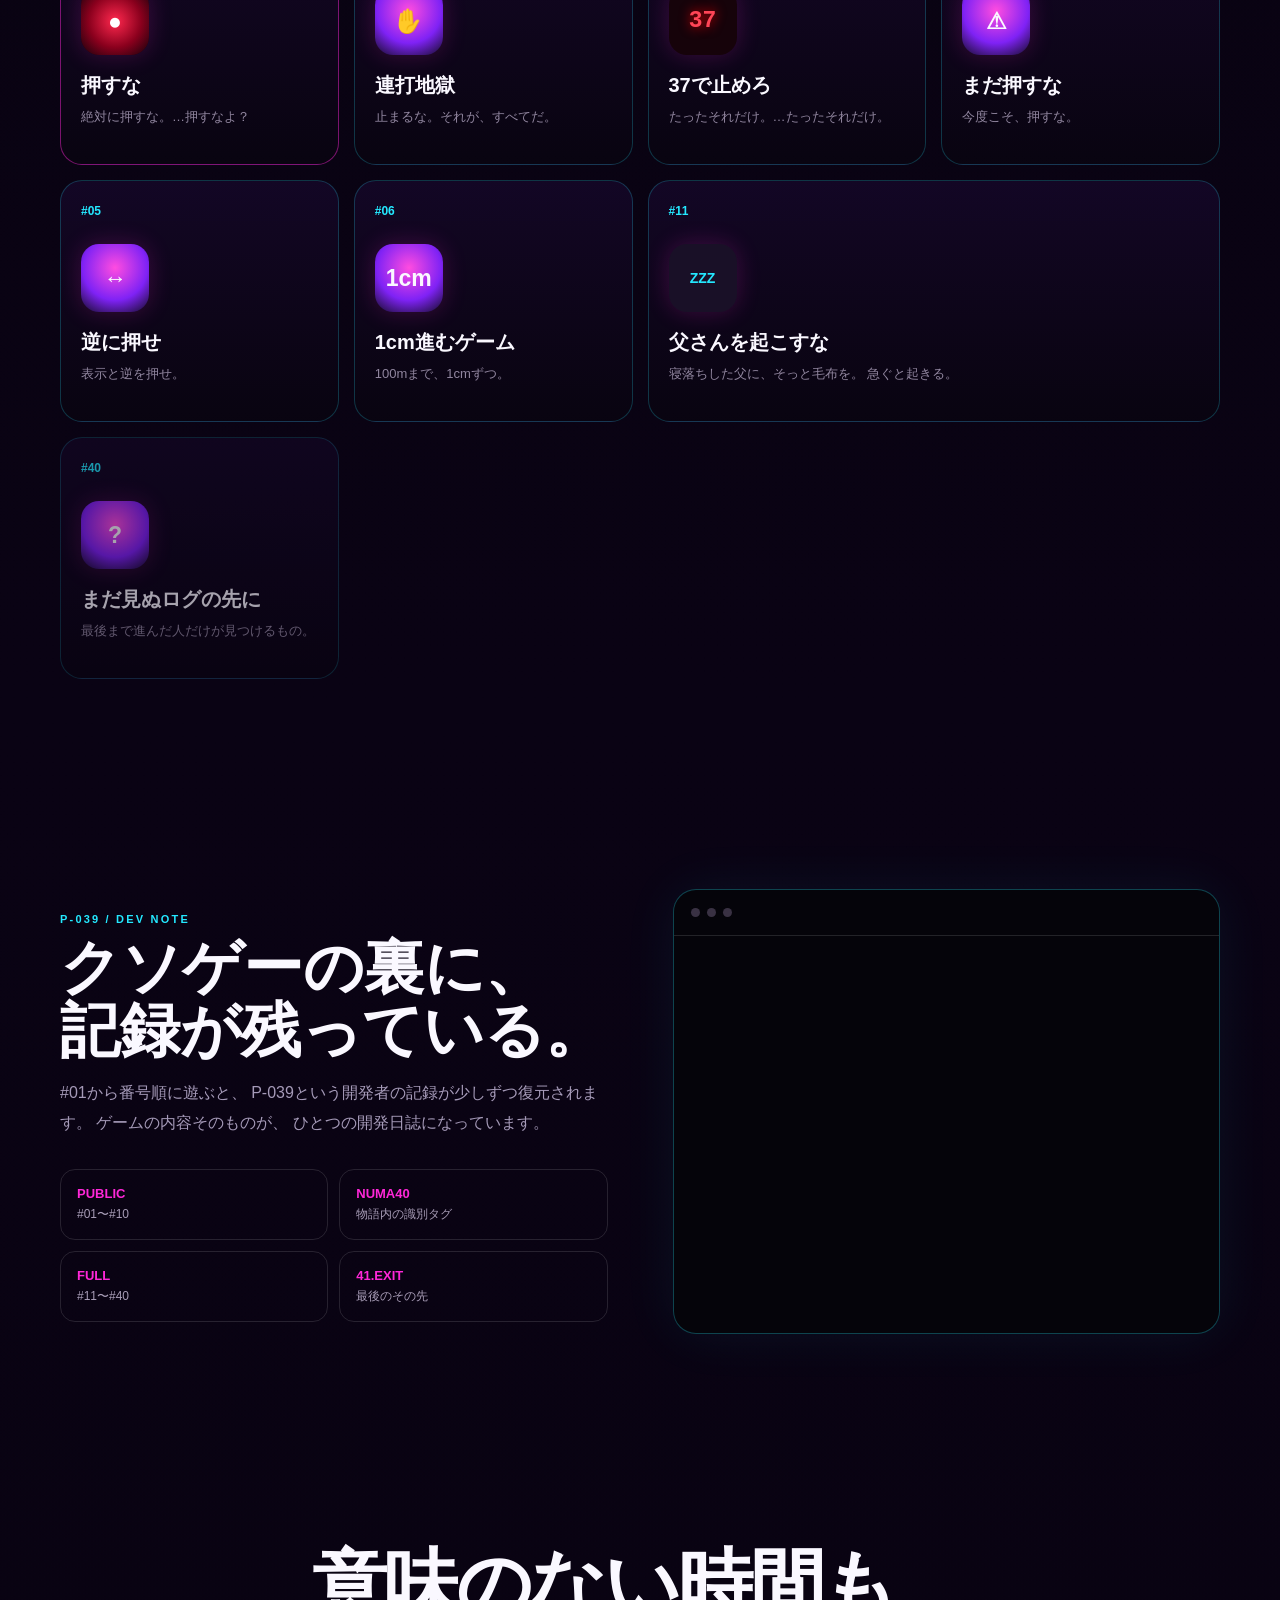
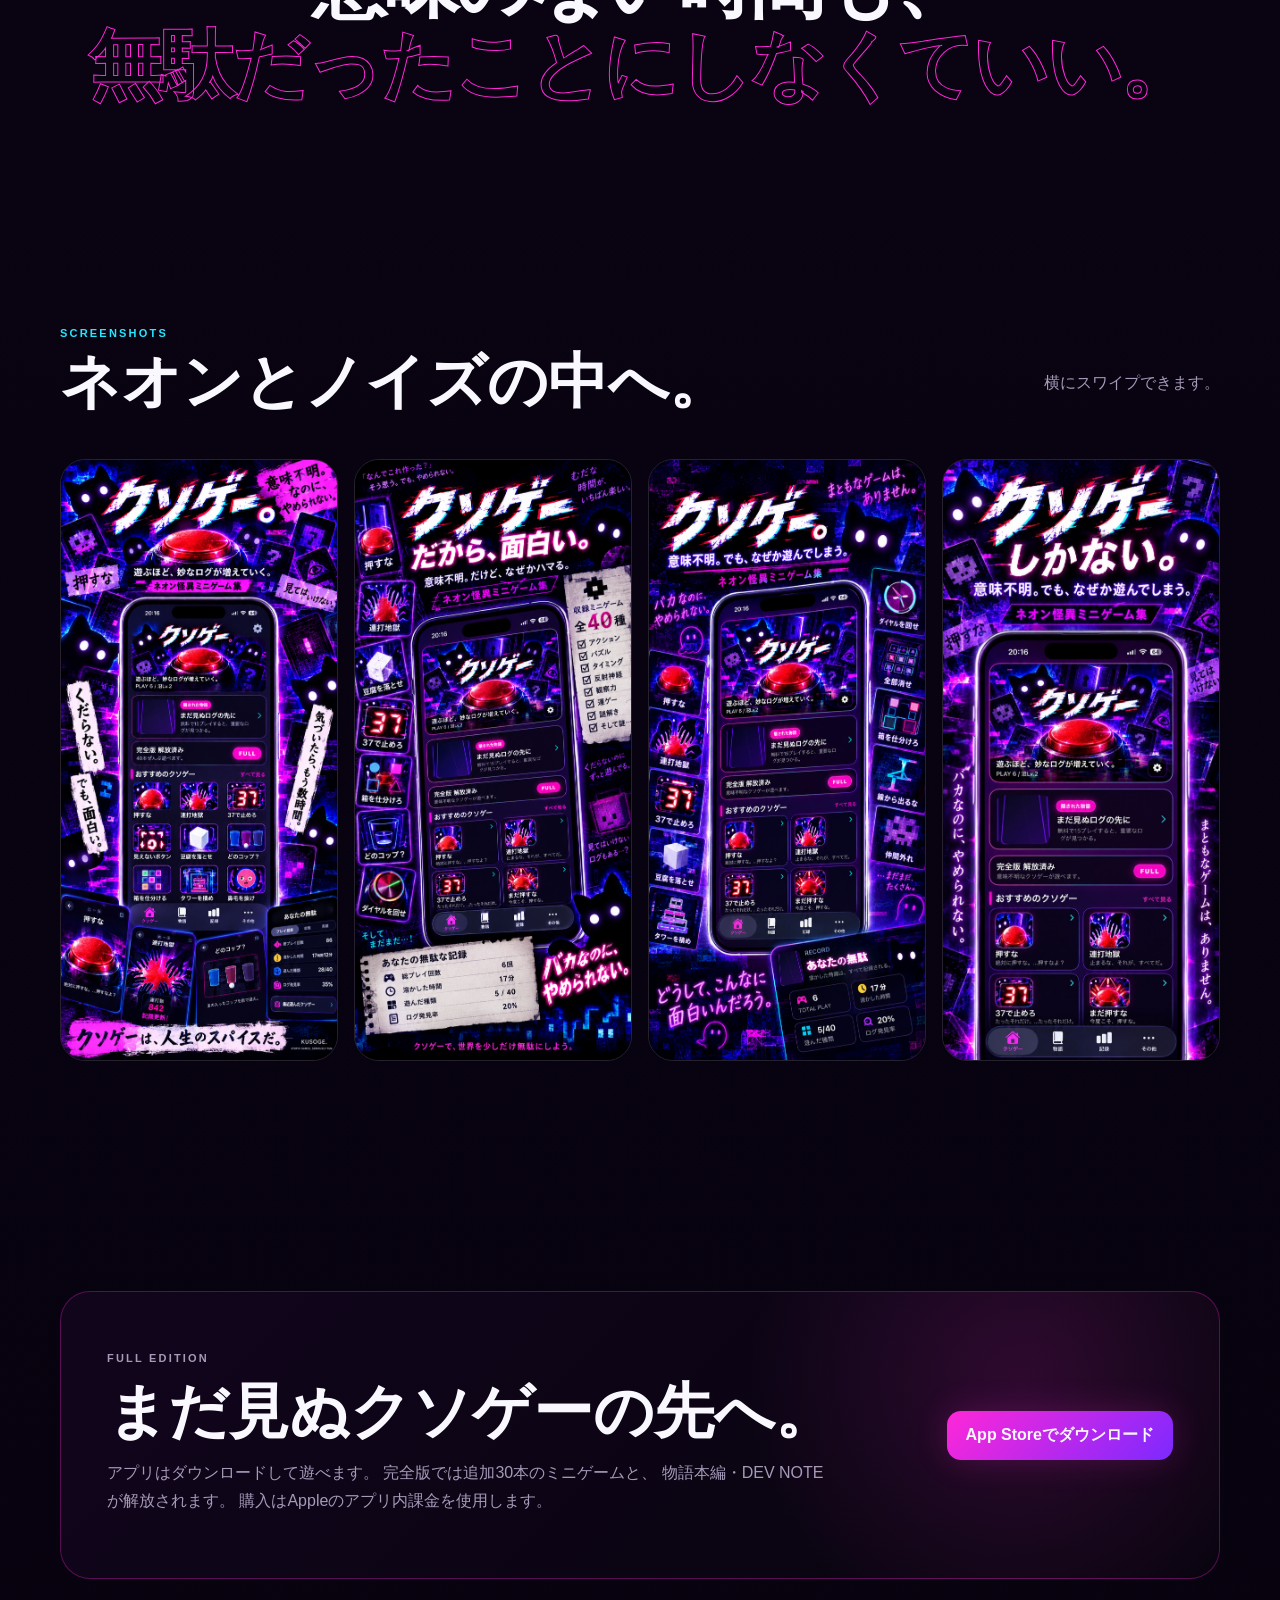
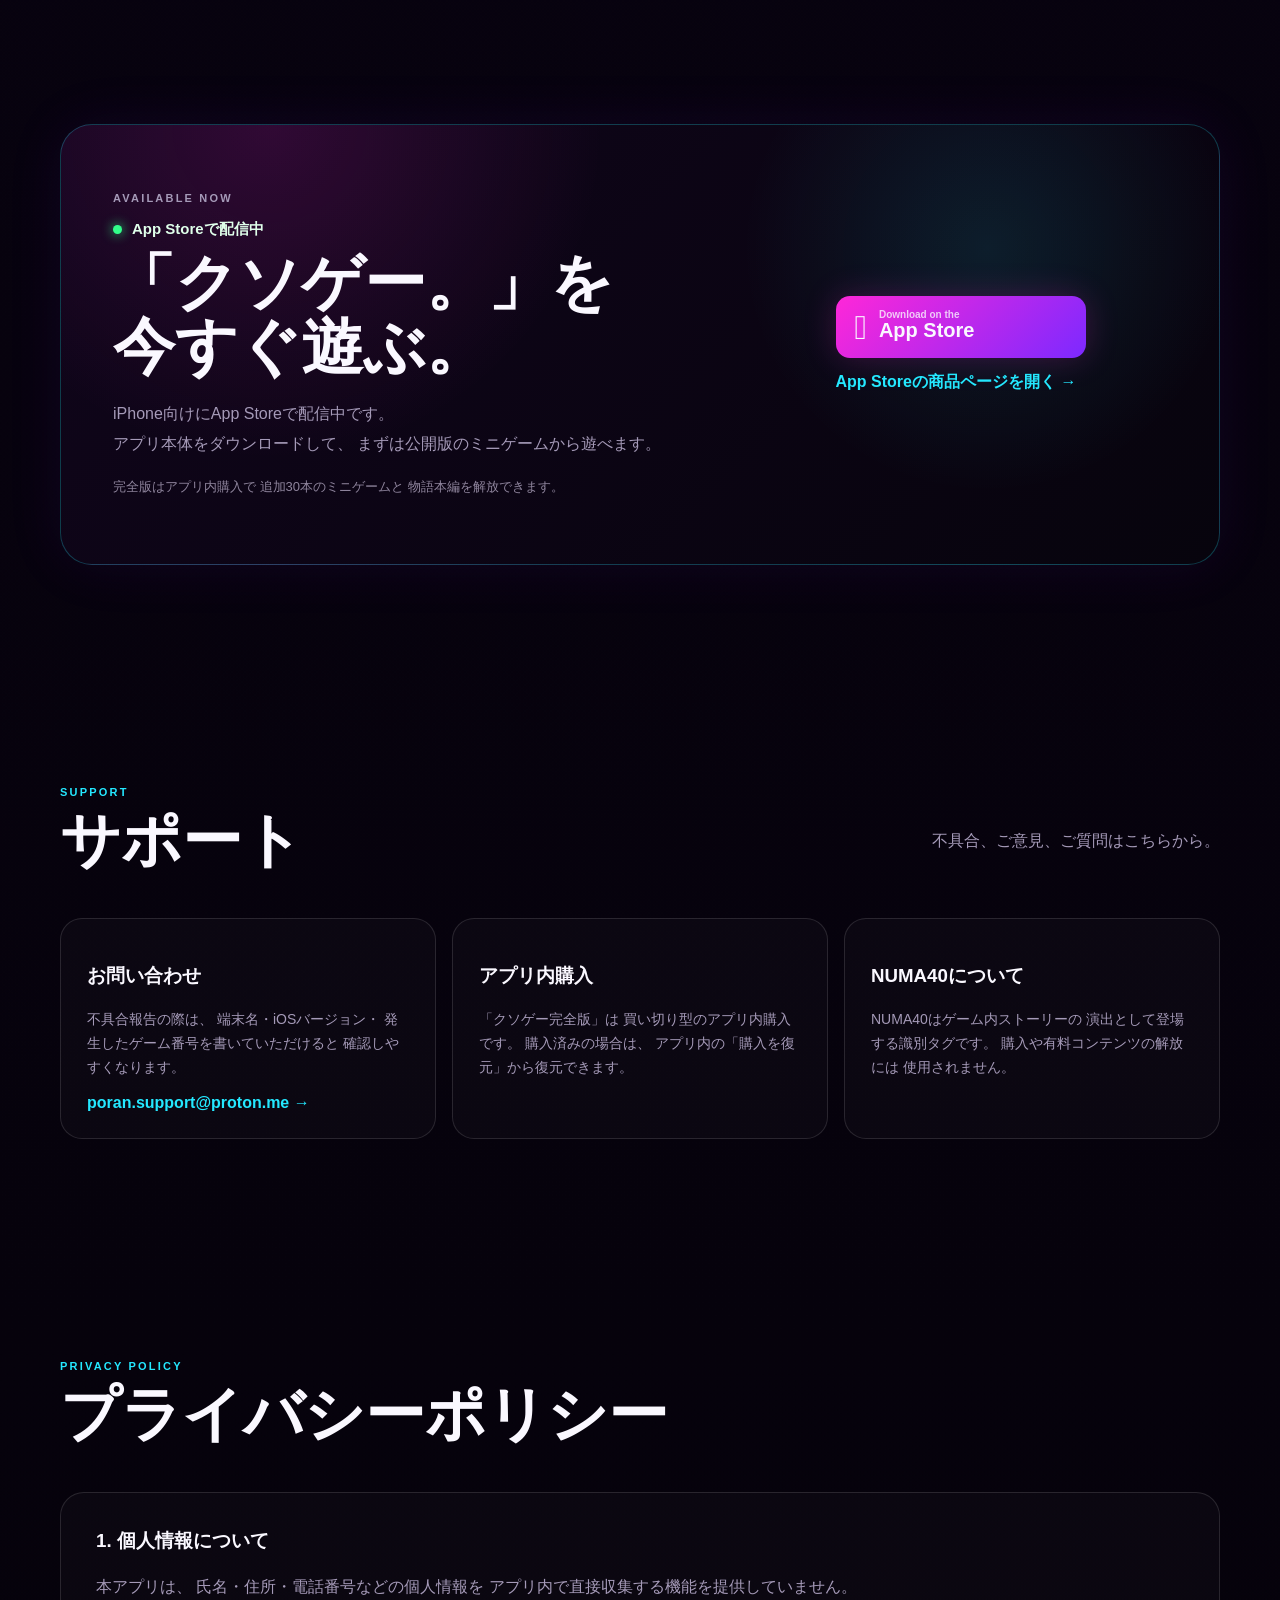
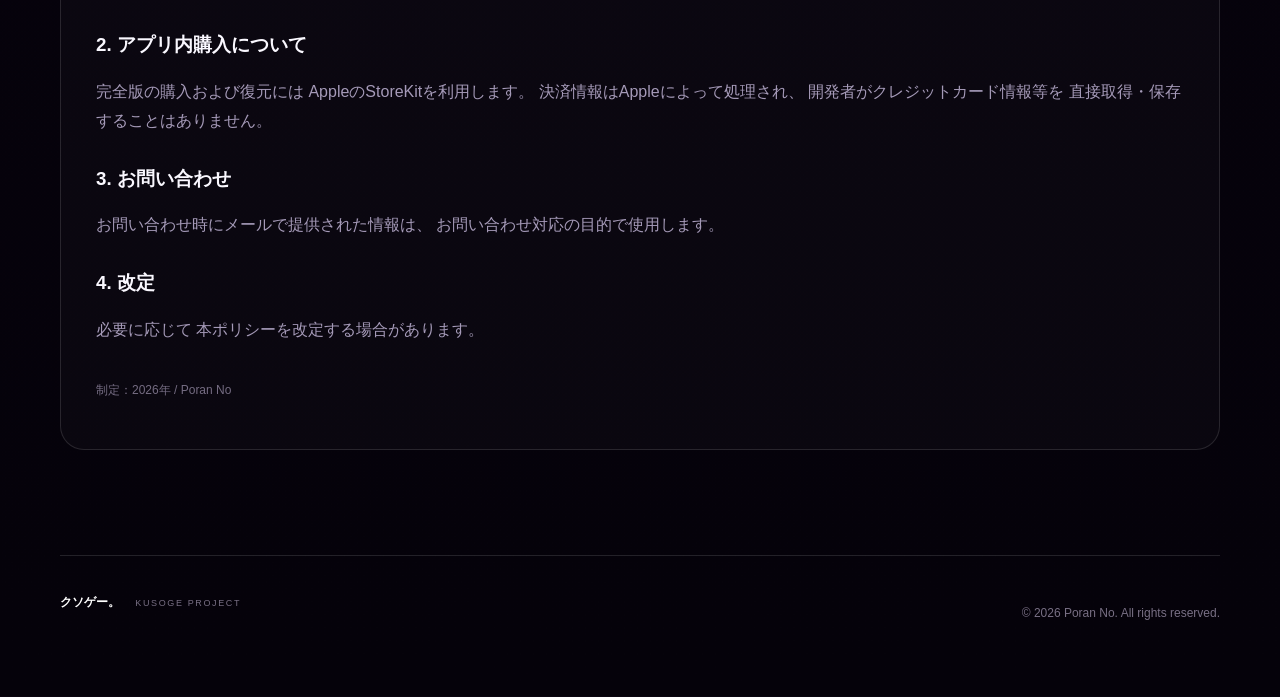
==== commit 9bf0e861: "Update ad removal price from 150 to 300 yen" ====
--- a/index.html
+++ b/index.html
@@ -120,8 +120,8 @@
 
         <article>
           <b>02</b>
-          <h3>広告を消す：日本150円</h3>
-          <p>「広告を消す」は買い切りのアプリ内購入です。日本のApp Storeでは150円で、バナー広告と全画面広告を非表示にします。ゲームや物語の購入は必要ありません。</p>
+          <h3>広告を消す：日本300円</h3>
+          <p>「広告を消す」は買い切りのアプリ内購入です。日本のApp Storeでは300円で、バナー広告と全画面広告を非表示にします。ゲームや物語の購入は必要ありません。</p>
           <p>先行解放やごほうびのために自分で選んで見る動画広告は、購入後も利用できます。価格は国・地域により異なります。</p>
         </article>
 
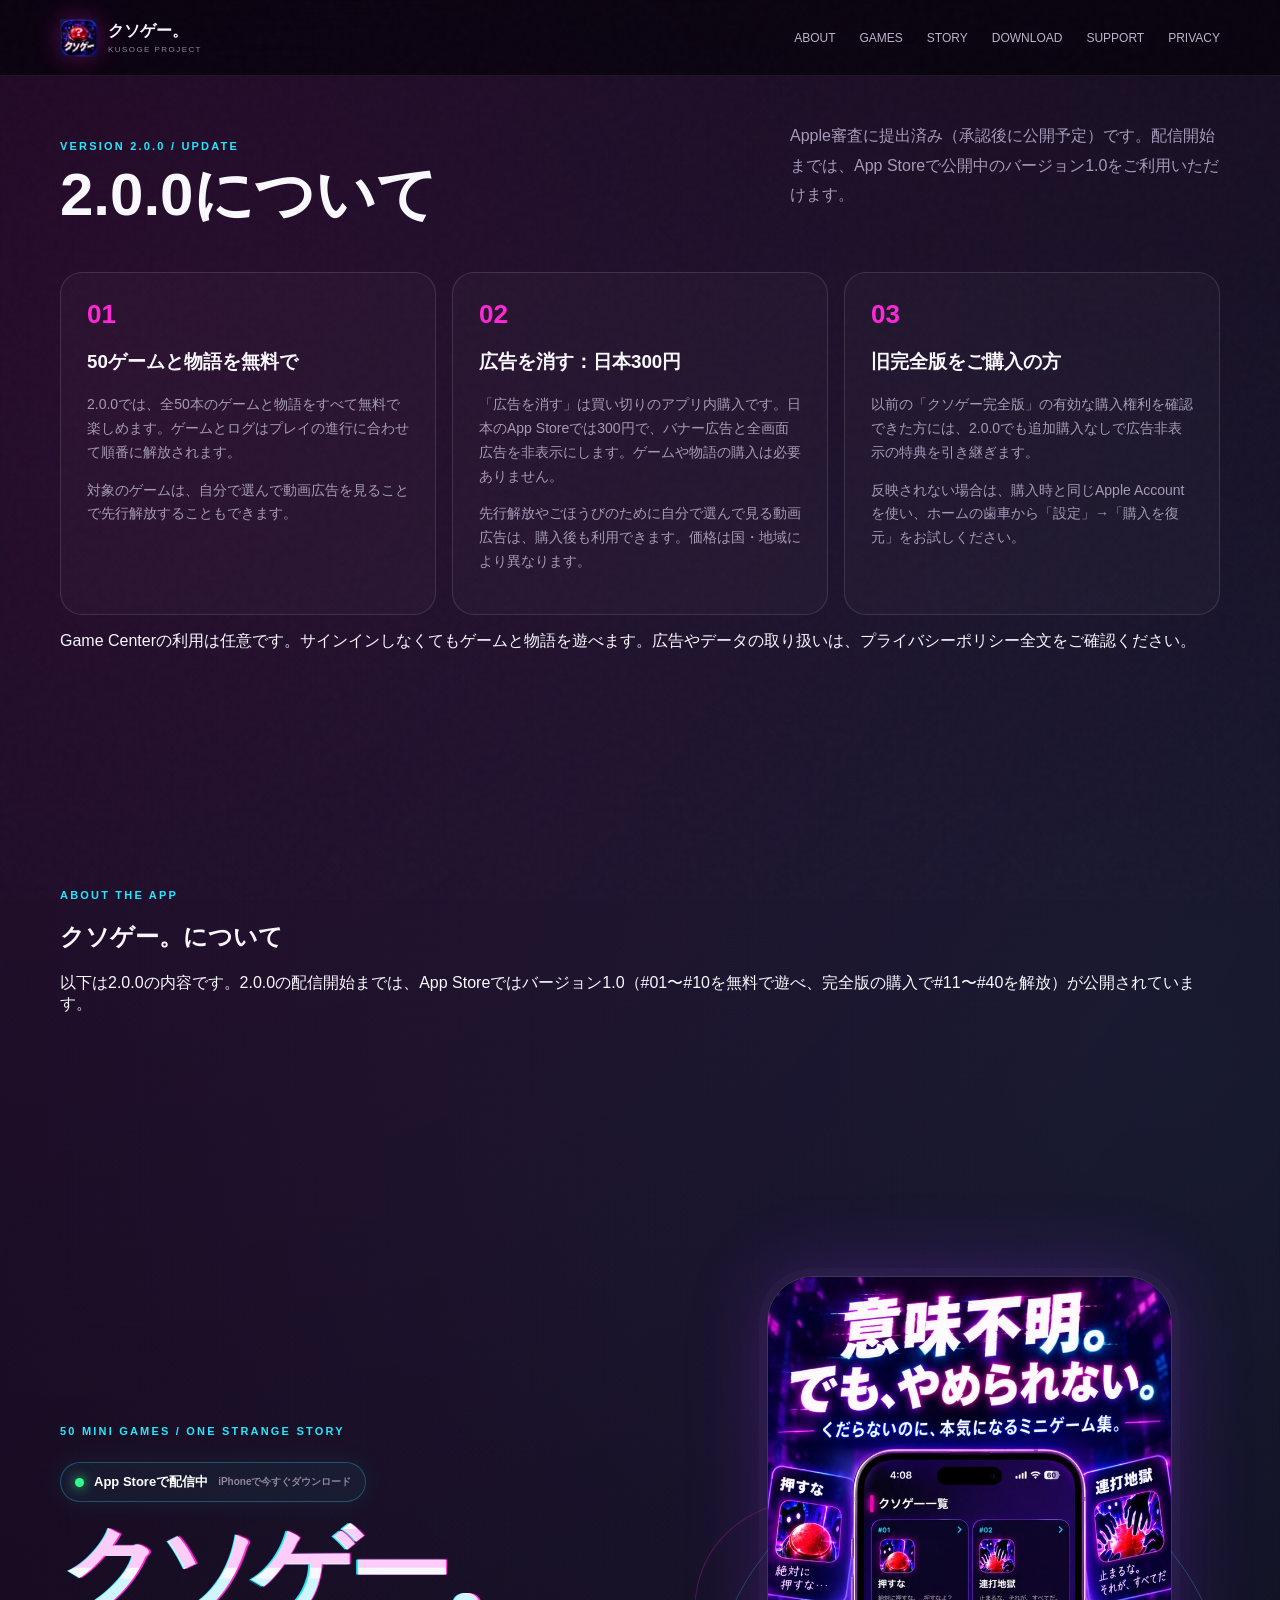
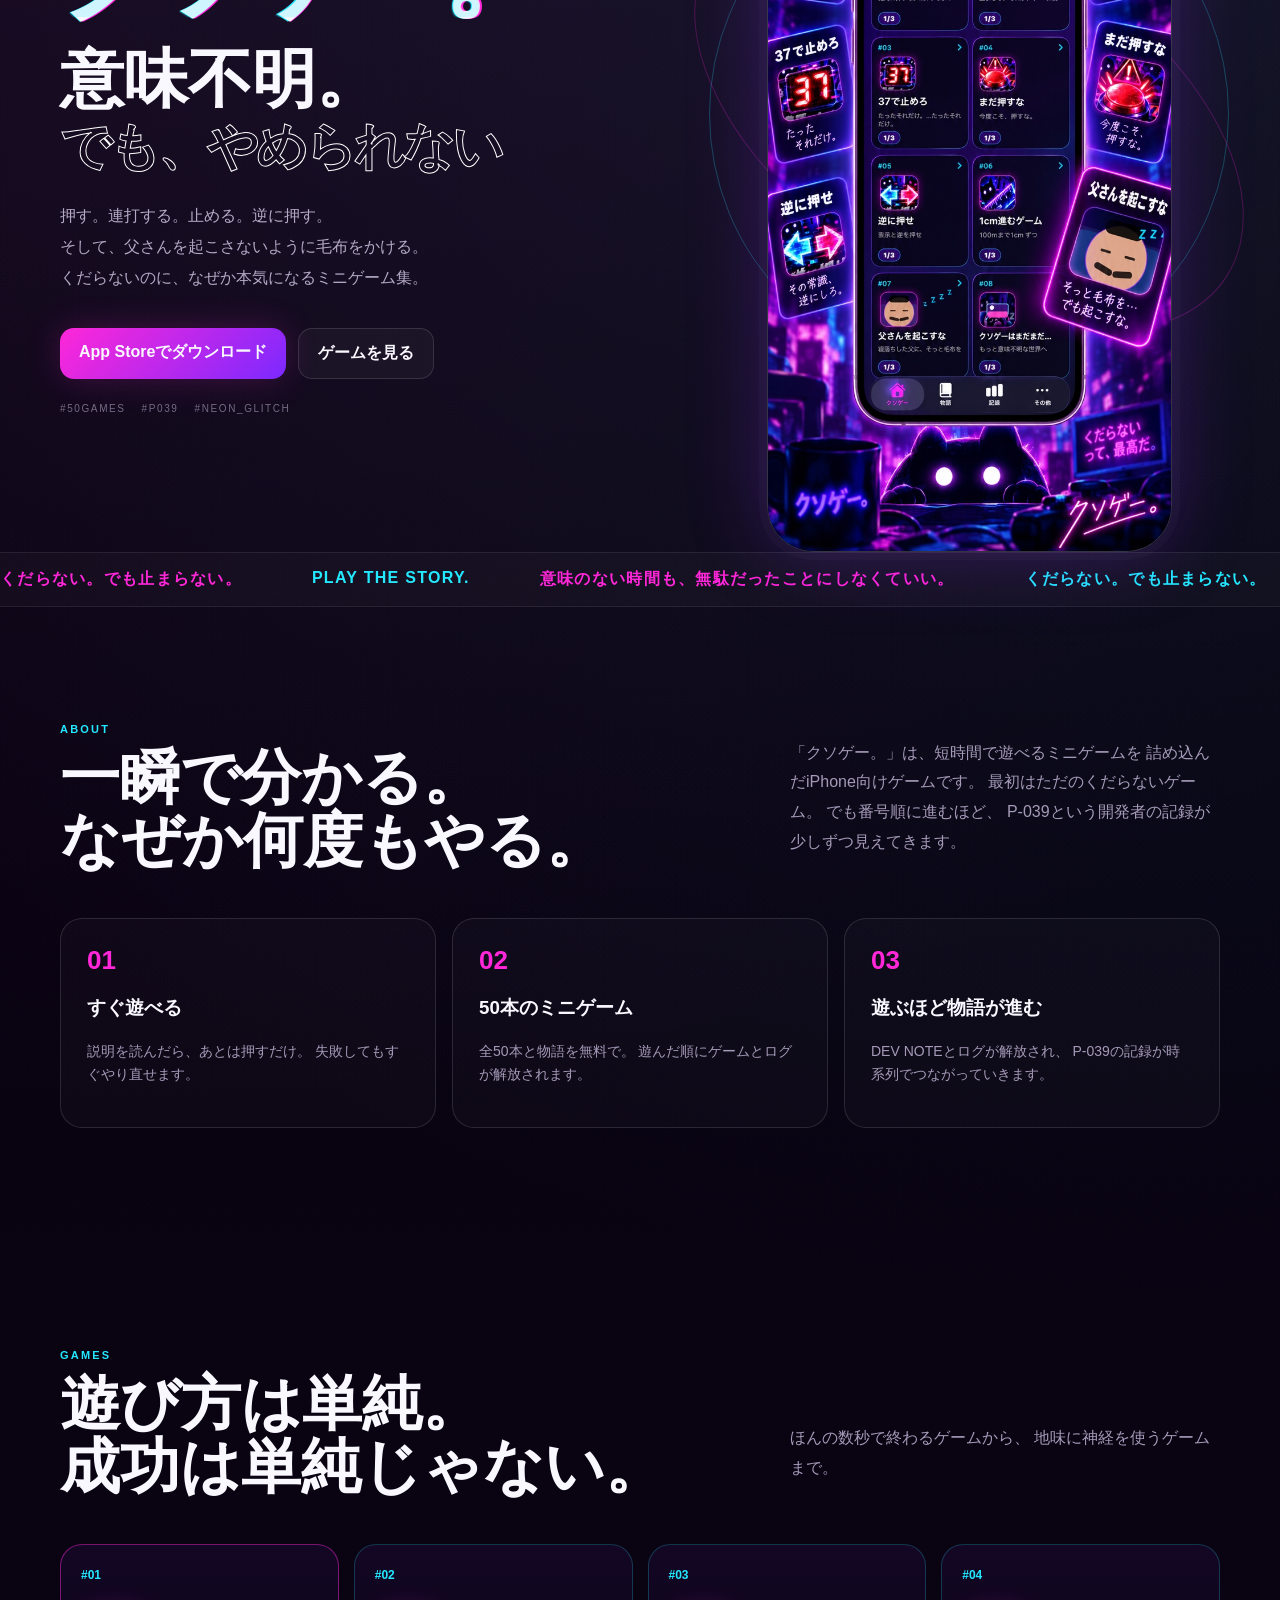
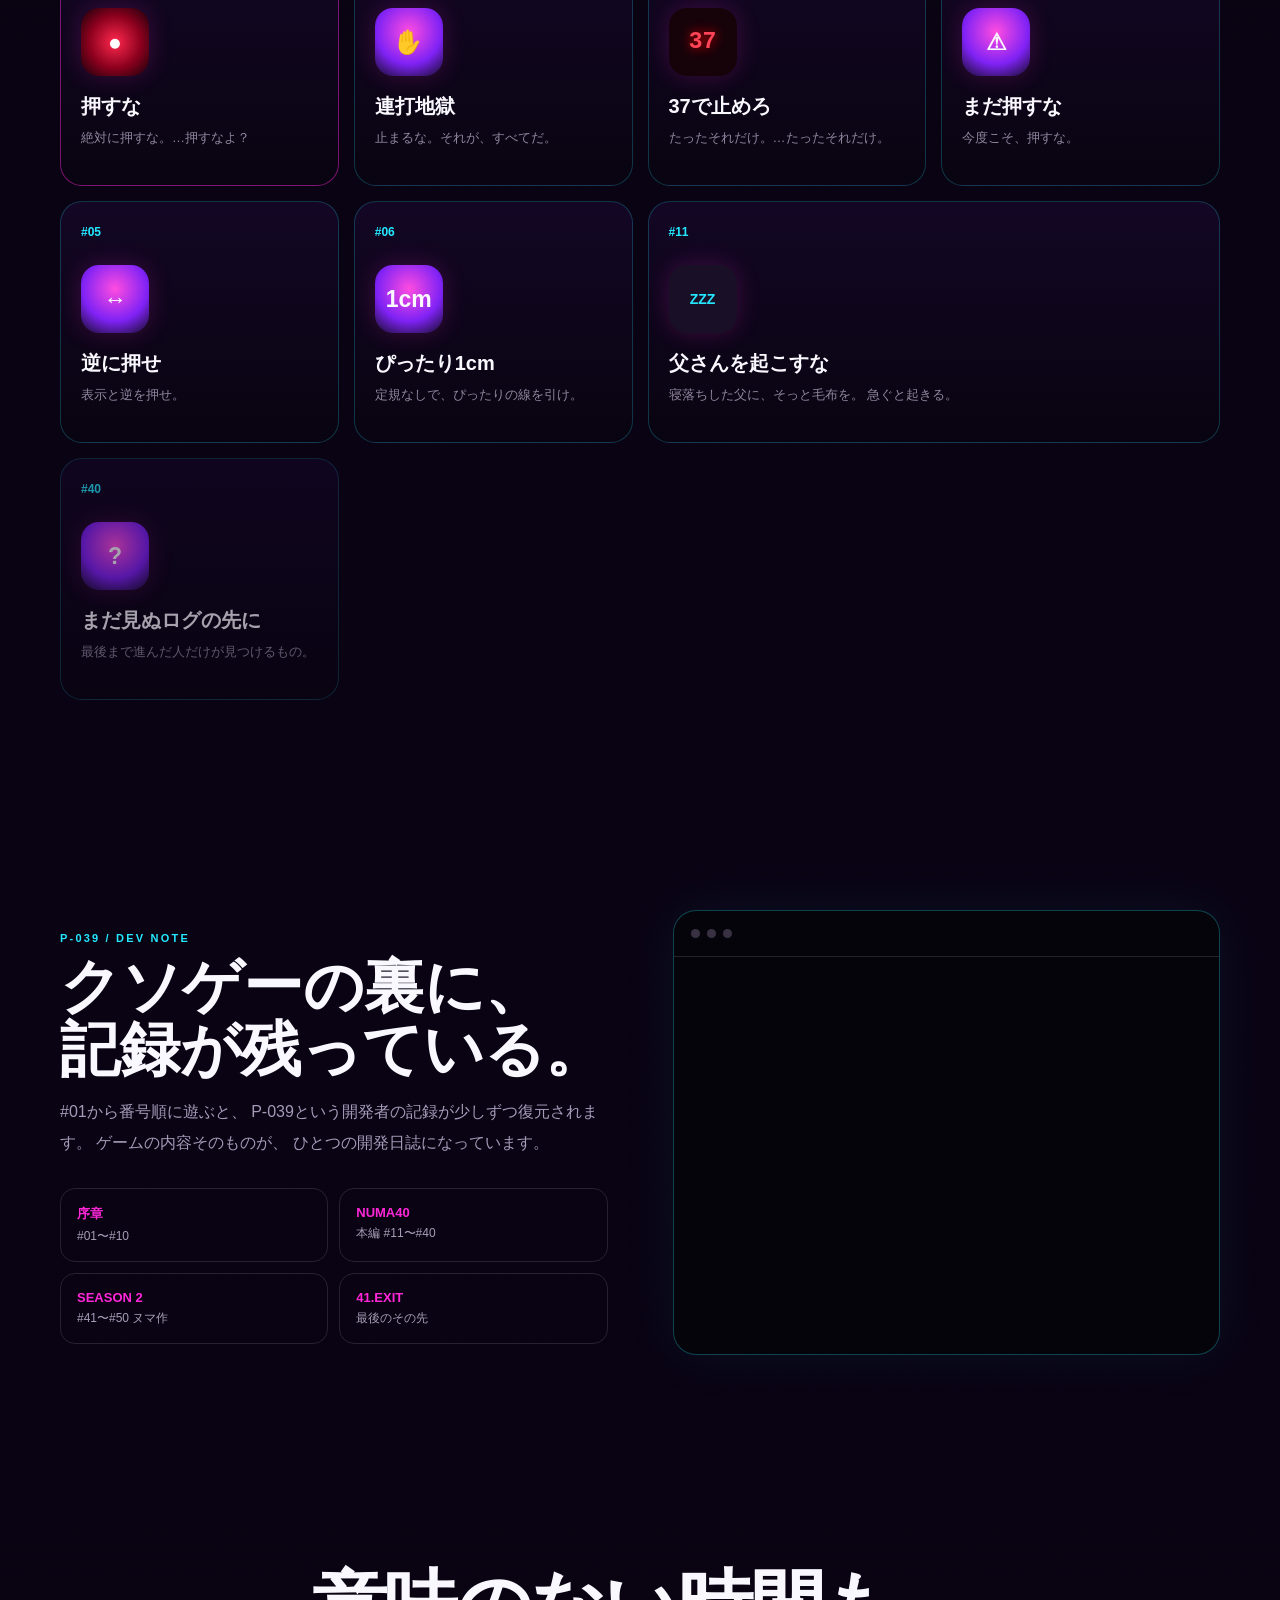
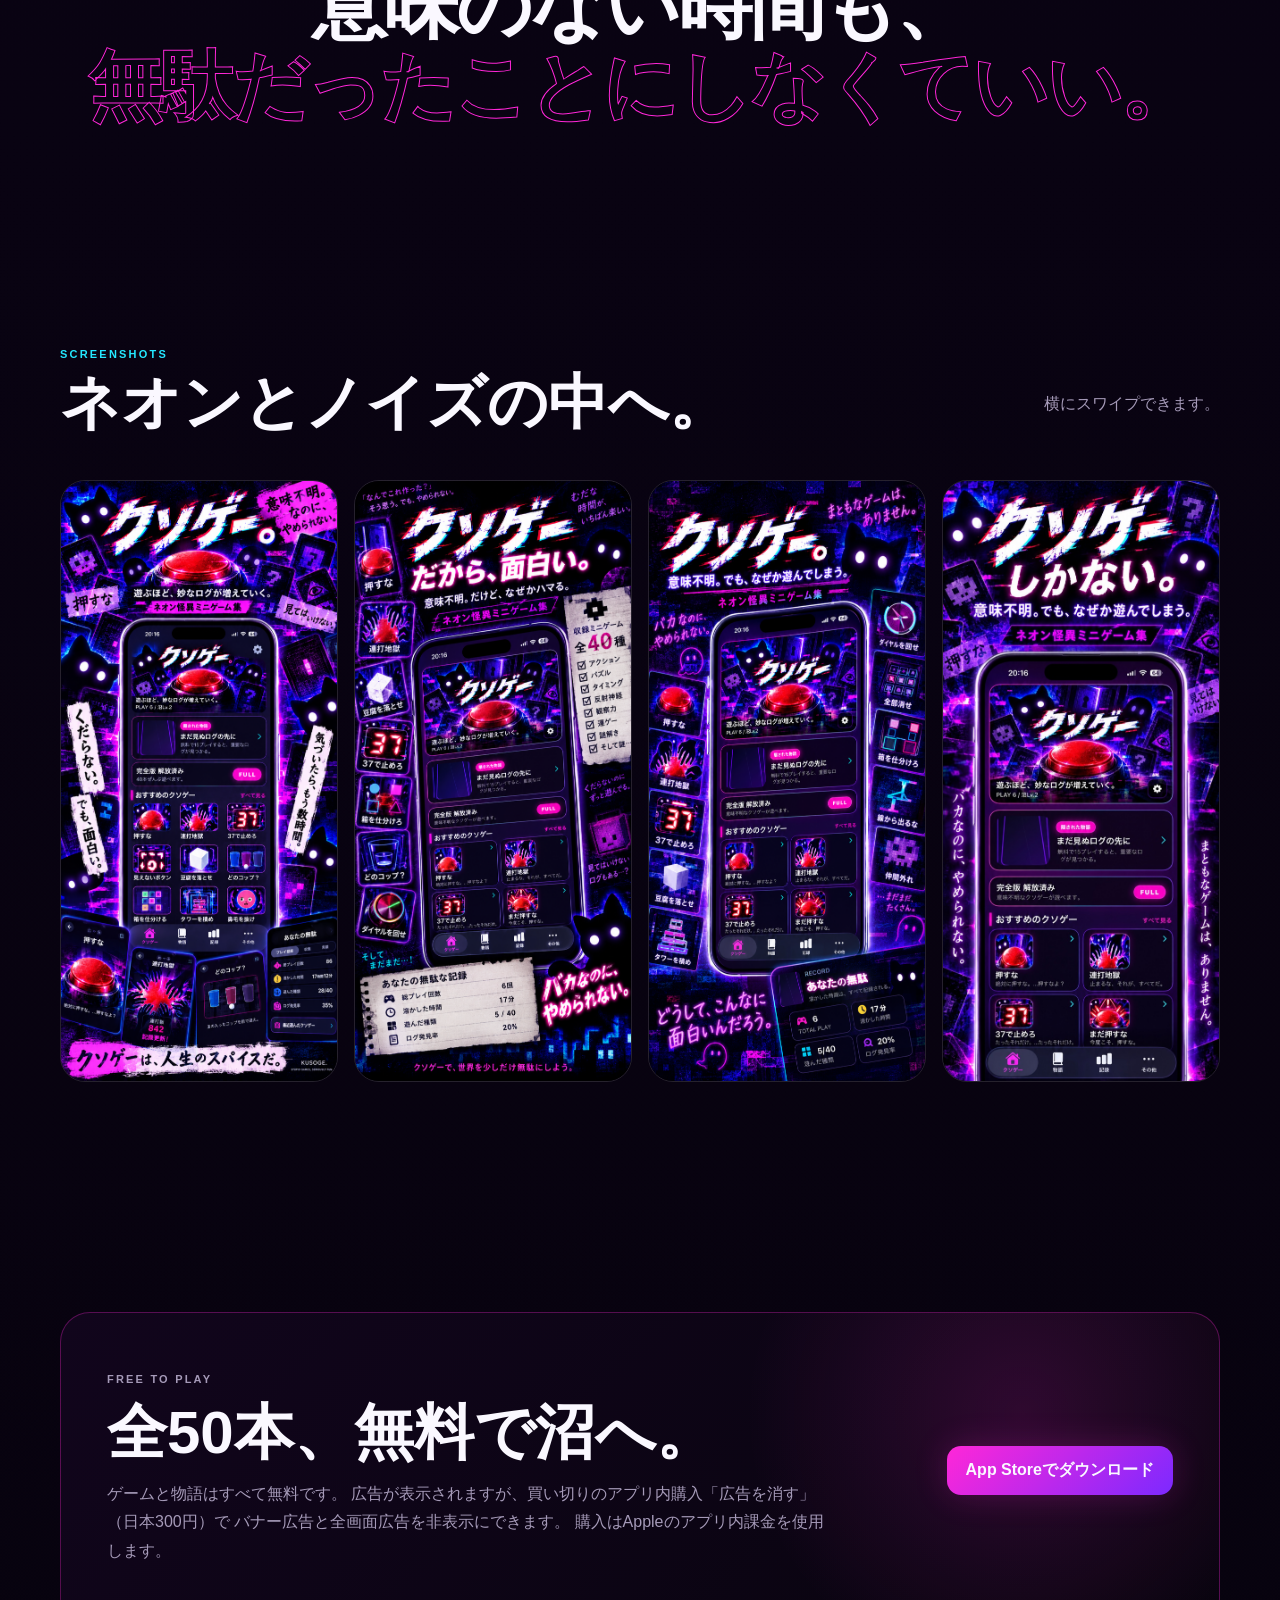
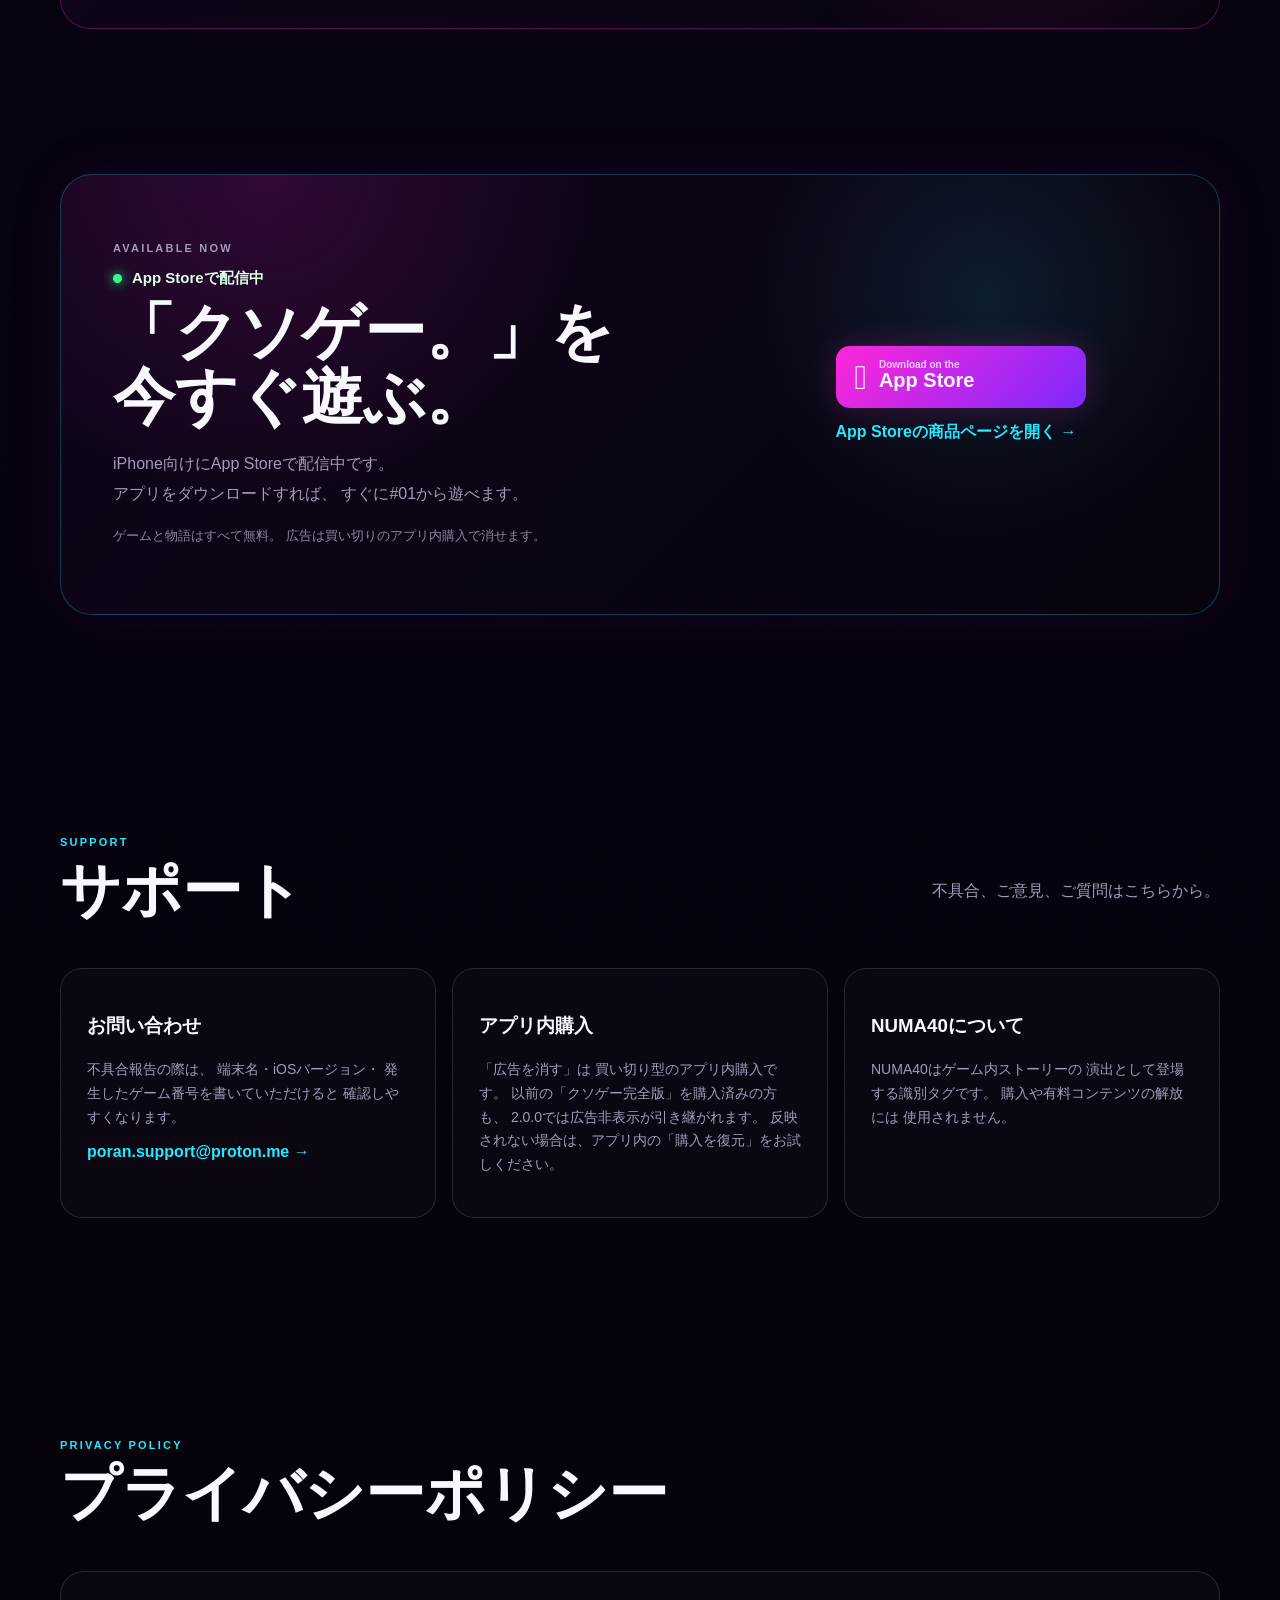
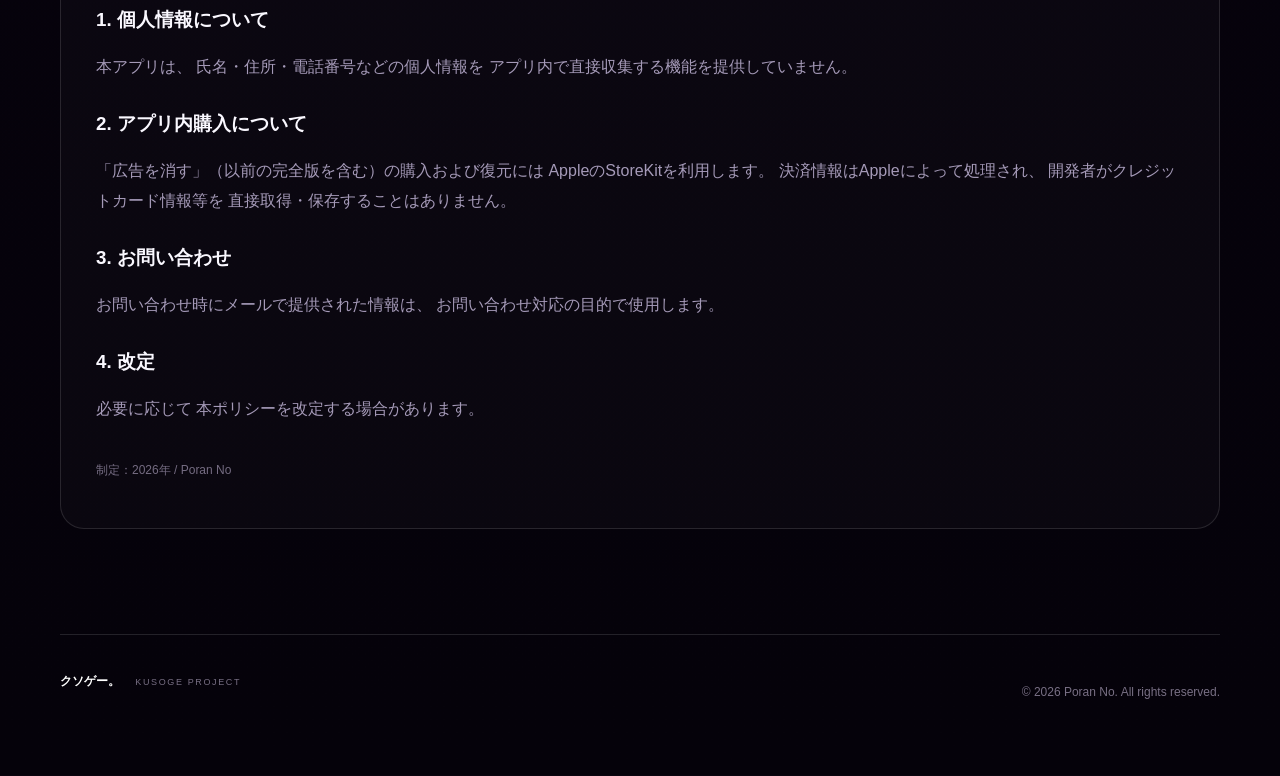
==== commit ea0422f4: "Update index.html" ====
--- a/index.html
+++ b/index.html
@@ -13,14 +13,14 @@
 
   <meta
     name="description"
-    content="クソゲー。公式サイト。意味不明。でも、やめられない。40本のミニゲームとP-039の物語。"
+    content="クソゲー。公式サイト。意味不明。でも、やめられない。50本のミニゲームとP-039の物語。"
   >
 
   <!-- OGP -->
   <meta property="og:title" content="クソゲー。">
   <meta
     property="og:description"
-    content="くだらないのに、本気になる。40本のクソゲーと謎の物語。"
+    content="くだらないのに、本気になる。50本のクソゲーと謎の物語。"
   >
   <meta property="og:type" content="website">
   <meta property="og:image" content="app-icon.jpg">
@@ -138,9 +138,9 @@
 
     <div id="version-1" role="region" aria-labelledby="version-1-title">
       <div class="wrap section">
-        <p class="eyebrow">VERSION 1.0</p>
-        <h2 id="version-1-title">1.0をご利用の方</h2>
-        <p>以下は公開中バージョン1.0の紹介とサポート案内です。2.0.0の変更点は上のご案内をご確認ください。</p>
+        <p class="eyebrow">ABOUT THE APP</p>
+        <h2 id="version-1-title">クソゲー。について</h2>
+        <p>以下は2.0.0の内容です。2.0.0の配信開始までは、App Storeではバージョン1.0（#01〜#10を無料で遊べ、完全版の購入で#11〜#40を解放）が公開されています。</p>
       </div>
 
 
@@ -154,7 +154,7 @@
       <div class="hero-copy">
 
         <p class="eyebrow">
-          40 MINI GAMES / ONE STRANGE STORY
+          50 MINI GAMES / ONE STRANGE STORY
         </p>
 
 
@@ -244,7 +244,7 @@
 
         <div class="chips">
 
-          <span>#40GAMES</span>
+          <span>#50GAMES</span>
 
           <span>#P039</span>
 
@@ -387,12 +387,12 @@
           <b>02</b>
 
           <h3>
-            40本のミニゲーム
-          </h3>
-
-          <p>
-            公開版のゲームから、
-            完全版で続く追加ゲームまで収録。
+            50本のミニゲーム
+          </h3>
+
+          <p>
+            全50本と物語を無料で。
+            遊んだ順にゲームとログが解放されます。
           </p>
 
         </article>
@@ -566,11 +566,11 @@
           </div>
 
           <h3>
-            1cm進むゲーム
-          </h3>
-
-          <p>
-            100mまで、1cmずつ。
+            ぴったり1cm
+          </h3>
+
+          <p>
+            定規なしで、ぴったりの線を引け。
           </p>
 
         </article>
@@ -660,20 +660,20 @@
         <div class="steps">
 
           <div>
-            <strong>PUBLIC</strong>
+            <strong>序章</strong>
             <span>#01〜#10</span>
           </div>
 
 
           <div>
             <strong>NUMA40</strong>
-            <span>物語内の識別タグ</span>
+            <span>本編 #11〜#40</span>
           </div>
 
 
           <div>
-            <strong>FULL</strong>
-            <span>#11〜#40</span>
+            <strong>SEASON 2</strong>
+            <span>#41〜#50 ヌマ作</span>
           </div>
 
 
@@ -792,21 +792,21 @@
         <div>
 
           <p class="eyebrow">
-            FULL EDITION
+            FREE TO PLAY
           </p>
 
 
           <h2>
-            まだ見ぬクソゲーの先へ。
+            全50本、無料で沼へ。
           </h2>
 
 
           <p>
 
-            アプリはダウンロードして遊べます。
-
-            完全版では追加30本のミニゲームと、
-            物語本編・DEV NOTEが解放されます。
+            ゲームと物語はすべて無料です。
+
+            広告が表示されますが、買い切りのアプリ内購入「広告を消す」（日本300円）で
+            バナー広告と全画面広告を非表示にできます。
 
             購入はAppleのアプリ内課金を使用します。
 
@@ -870,17 +870,16 @@
 
             iPhone向けにApp Storeで配信中です。<br>
 
-            アプリ本体をダウンロードして、
-            まずは公開版のミニゲームから遊べます。
+            アプリをダウンロードすれば、
+            すぐに#01から遊べます。
 
           </p>
 
 
           <p class="download-note">
 
-            完全版はアプリ内購入で
-            追加30本のミニゲームと
-            物語本編を解放できます。
+            ゲームと物語はすべて無料。
+            広告は買い切りのアプリ内購入で消せます。
 
           </p>
 
@@ -1003,11 +1002,12 @@
 
           <p>
 
-            「クソゲー完全版」は
+            「広告を消す」は
             買い切り型のアプリ内購入です。
 
-            購入済みの場合は、
-            アプリ内の「購入を復元」から復元できます。
+            以前の「クソゲー完全版」を購入済みの方も、
+            2.0.0では広告非表示が引き継がれます。
+            反映されない場合は、アプリ内の「購入を復元」をお試しください。
 
           </p>
 
@@ -1090,7 +1090,7 @@
 
         <p>
 
-          完全版の購入および復元には
+          「広告を消す」（以前の完全版を含む）の購入および復元には
           AppleのStoreKitを利用します。
 
           決済情報はAppleによって処理され、
